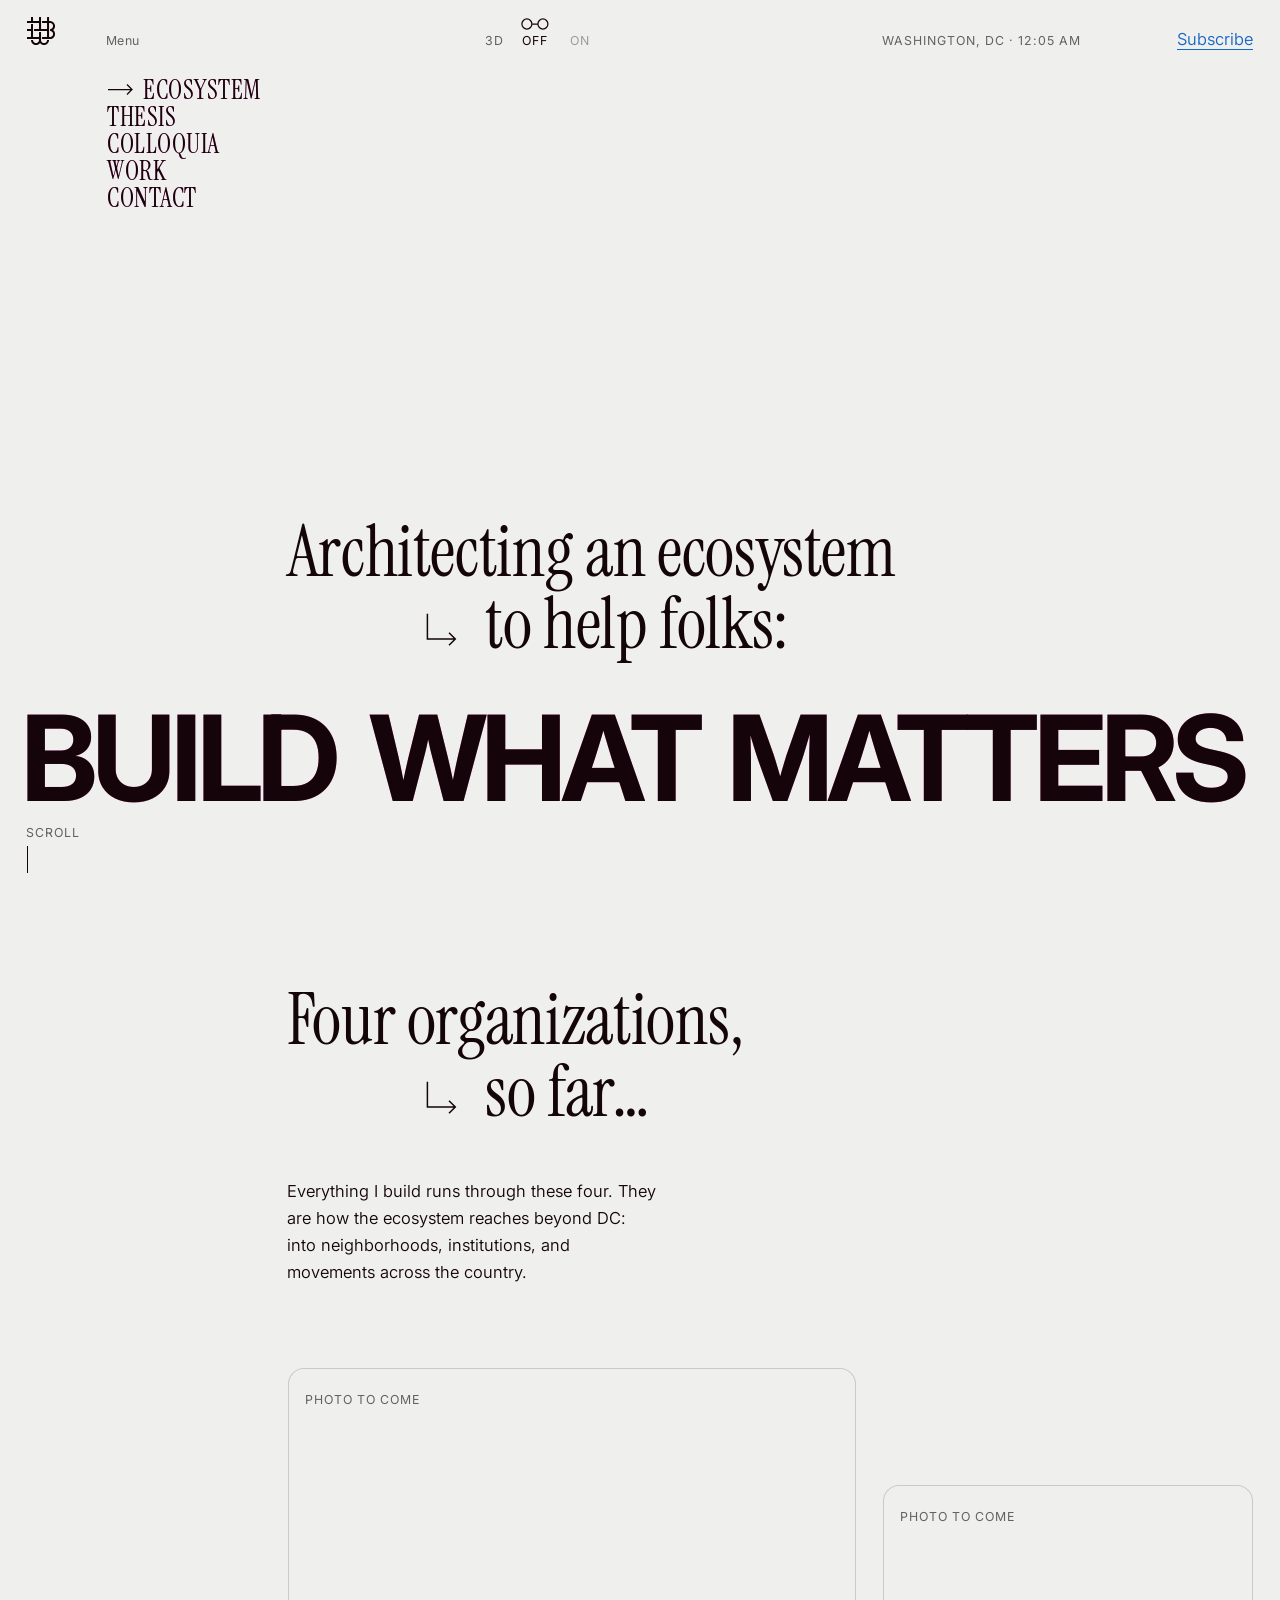
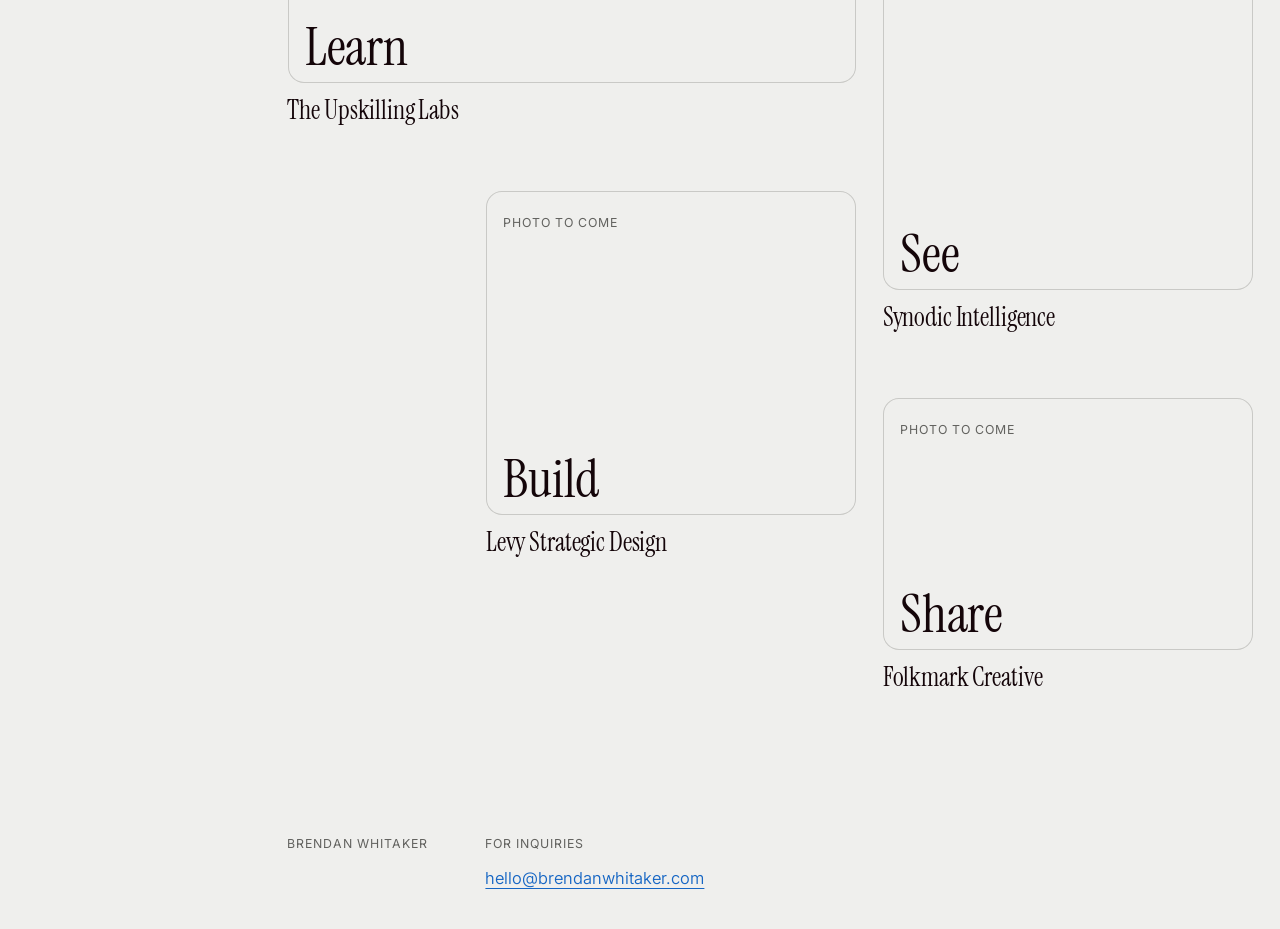
==== index.html @ c4c58ead "Subscribe: the waffle is its own piece over the popup; its passes come together into register Co-Aut" ====
<!doctype html>
<html lang="en" data-paths>
<head>
<meta charset="utf-8">
<meta name="viewport" content="width=device-width,initial-scale=1,viewport-fit=cover">
<meta name="description" content="Brendan Whitaker is architecting an ecosystem to help folks build what matters.">
<link rel="canonical" href="https://www.brendanwhitaker.com/">
<meta property="og:type" content="website">
<meta property="og:url" content="https://www.brendanwhitaker.com/">
<meta property="og:site_name" content="Brendan Whitaker">
<meta property="og:title" content="Brendan Whitaker — Build what matters">
<meta property="og:description" content="Brendan Whitaker is architecting an ecosystem to help folks build what matters.">
<meta property="og:image" content="https://www.brendanwhitaker.com/assets/images/og.jpg">
<meta property="og:image:width" content="1200"><meta property="og:image:height" content="630">
<meta property="og:image:alt" content="Architecting an ecosystem to help folks: BUILD WHAT MATTERS, printed in red and blue.">
<meta name="twitter:card" content="summary_large_image">
<style>:root{box-sizing:border-box;padding-top:env(safe-area-inset-top,0px);padding-bottom:env(safe-area-inset-bottom,0px)}body{margin:0}img{max-width:100%}[hidden]{display:none!important}</style>
<link rel="icon" href="/favicon.ico" sizes="32x32">
<link rel="icon" href="/assets/images/icon.svg" type="image/svg+xml">
<link rel="apple-touch-icon" href="/assets/images/apple-touch-icon.png">
<link rel="manifest" href="/site.webmanifest">
<meta name="theme-color" content="#efefed">
<title>Brendan Whitaker — Build what matters</title>
<link rel="preconnect" href="https://fonts.googleapis.com"><link rel="preconnect" href="https://fonts.gstatic.com" crossorigin>
<link rel="stylesheet" href="https://fonts.googleapis.com/css2?family=Instrument+Serif:ital@0;1&family=Inter:opsz,wght@14..32,300..700&display=swap">
<style>
/* Layout: one statement per screen, set low, its lines stepped across five full-width columns; the drawing or list sits high on the other side.
   One unit, u = the body x-height (9px). Every baseline and x-height lands on a 9px line; gutter and margin are one body line (27px). */
:root{
  --paper:#efefed; --ink:#140509; --grey:#62625f; --mute:#9c9c99; --hair:#c9c9c6; --red:#ed0c0c; --blue:#1666c4;
  --serif:"Instrument Serif",Georgia,"Times New Roman",serif;
  --sans:Inter,"Helvetica Neue",Arial,sans-serif;
  --u:9px; --line:27px; --m:27px; --gap:27px;
  color-scheme:light;
}
@media (max-width:720px){:root{--m:18px;--gap:18px}}
*{box-sizing:border-box}
html{-webkit-text-size-adjust:100%}
body{margin:0;background:var(--paper);color:var(--ink);font-family:var(--sans);font-weight:350;font-size:16.49px;line-height:27px;-webkit-font-smoothing:antialiased;position:relative;font-optical-sizing:auto;overflow-x:clip}
h1,h2,h3,p,ol,dl,dd,dt{margin:0;padding:0}
ol{list-style:none}
a{color:var(--blue);text-decoration:underline;text-decoration-thickness:1px;text-underline-offset:4px}
/* keyboard focus: a solid ink ring, there on the first frame, clear of the element. No effect delays or softens it. */
a:focus-visible,button:focus-visible,input:focus-visible{outline:2px solid var(--ink);outline-offset:3px}
/* selecting text lays down a light blue pass; light enough that what is selected stays readable */
::selection{background:rgba(22,102,196,.18);color:inherit}

.page{container-type:inline-size;--pl:max(var(--m),env(safe-area-inset-left,0px));--pr:max(var(--m),env(safe-area-inset-right,0px));padding-left:var(--pl);padding-right:var(--pr)}
.g{display:grid;grid-template-columns:repeat(5,minmax(0,1fr));column-gap:var(--gap)}
.g>*,.sub>*{min-width:0}
.sub{display:grid;grid-template-columns:subgrid;column-gap:var(--gap)}

/* type: every text leaf is a .t; the script pads its first baseline onto the next 9px line */
.t{
  --b:calc(var(--lh) / 2 + var(--k) * var(--fs));
  --pt:max(0px, calc(round(up, calc(var(--b) - .25px), var(--u)) - var(--b)));
  font-size:var(--fs);line-height:var(--lh);
  padding-top:var(--pt);padding-bottom:mod(calc(var(--u) - var(--pt)), var(--u));
  margin-left:calc(var(--sb) * -1em);
}
.serif{font-family:var(--serif);font-weight:400;--k:.34;--fs:calc(var(--x) / .51);--lh:calc(var(--x) * 2);--sb:.02;letter-spacing:-.005em}
.sans{font-family:var(--sans);font-weight:350;--k:.36377;--x:var(--u);--fs:calc(var(--x) / .5459);--lh:var(--line);--sb:.06}
.label{font-family:var(--sans);font-weight:400;--k:.36377;--fs:calc(var(--u) / .7275);--lh:var(--line);--sb:.085;text-transform:uppercase;letter-spacing:.08em;color:var(--grey)}
.item{--x:calc(2 * var(--u))}
.grey{color:var(--grey)}
.measure{max-width:44ch}

/* plates: one screen each, a whole number of units tall; content is pinned low */
.plate{position:relative;min-height:round(down, 100svh, var(--u));padding-block:81px;display:grid;grid-template-rows:auto 1fr auto;row-gap:54px}
.plate>.top{grid-row:1;grid-column:1/-1;align-self:start}
.plate>.low{grid-row:3;grid-column:1/-1;position:relative;z-index:2}
.low{grid-template-rows:auto}
.st{grid-column:1/-1;grid-row:1;align-content:start;pointer-events:none}
.st>*{grid-column:var(--c,1)/-1}
.st a{pointer-events:auto}
.ln{--x:clamp(calc(3 * var(--u)), round(down, 3.75cqw, var(--u)), calc(8 * var(--u)));white-space:nowrap}
.hk{display:inline-block;width:.51em;height:.51em;vertical-align:baseline;margin-left:calc(-.51em - var(--gap));margin-right:var(--gap);overflow:visible}
.hk{fill:none;stroke:var(--ink);stroke-width:1.5}
.st .label{margin-bottom:18px}
.cap{grid-row:2;grid-column:var(--c)/span 2;align-self:start;display:grid;row-gap:27px;align-content:start;margin-top:36px}
.actions{display:flex;flex-wrap:wrap;align-items:center;gap:18px 27px}

/* header sits at the top of the first plate */
/* the header stays on screen. On wide screens the waffle and the places live in a rail of their own on the left that content
   never enters, BUILD WHAT MATTERS included (only the loading screen and the page curtain cover it); the five content columns start to its right. The header has no
   background: content scrolls under it. On phones the rail folds away into the menu button. */
:root{--hdh:0px;--rail:234px;--band:63px}
html:not(.compact) .page{--pl:calc(max(var(--m),env(safe-area-inset-left,0px)) + var(--rail) + var(--gap))}
.hd{position:fixed;top:0;left:0;right:0;z-index:4;height:var(--band);padding-top:18px;padding-left:inherit;padding-right:inherit;align-items:start}
.hd>*{grid-row:1}
/* absolutely placed in the header's first row, so top is measured from the row (already 18px down) */
.mark{display:block;width:28px;height:28px;position:absolute;left:max(var(--m),env(safe-area-inset-left,0px));top:0}

/* 28px: the waffle is drawn on a 14-unit grid, so at 28 every bar and gap lands on whole pixels (2px a unit, 4 on retina) */
.mark svg{display:block;width:28px;height:28px;fill:var(--ink)}
nav{display:flex;gap:0 27px;flex-wrap:wrap;align-items:flex-start}
.hd .meta{display:grid;align-content:start}
/* the header, after huyml.co: the places stack in the second column, beside the mark, under a "Menu" label that shares the top row's baseline
   with where and when and the controls. The current place is pushed in and pointed at; the arrow travels to the next one. */
/* the menu sits flush right in the rail, its right edge on the rail's edge; inside it everything stays left-aligned.
   The padding keeps room for the current place, which steps in by the arrow's width. */
.h-nav{position:absolute;right:calc(100% - max(var(--m),env(safe-area-inset-left,0px)) - var(--rail));padding-right:36px;top:0;display:grid;justify-items:start;align-content:start}
/* the places are set in Instrument Serif capitals at a half step (x-height one and a half units, three units to the line),
   two units below the label, which is set in title case */
.h-list{--x:calc(1.5 * var(--u));--lh:calc(3 * var(--u));font-weight:400;text-transform:uppercase;letter-spacing:.02em;margin:18px 0 0}
.h-nl{text-transform:none;letter-spacing:.02em}
.h-a{position:relative;display:inline-block;color:transparent;text-decoration:none;white-space:nowrap;
  transition:transform .55s cubic-bezier(.7,0,.2,1)}
/* each place prints in two passes; hovering one puts the others out of focus, their passes drifting apart */
.h-a::before,.h-a::after{content:attr(data-t);position:absolute;left:0;top:0;mix-blend-mode:multiply;transition:transform .4s cubic-bezier(.2,.7,.2,1),filter .4s}
.h-a::before{color:var(--red)}.h-a::after{color:var(--blue)}
.h-list:hover .h-a:not(:hover)::before,.h-list:focus-within .h-a:not(:focus-visible):not(:hover)::before{transform:translateX(-2.5px);filter:blur(2px)}
.h-list:hover .h-a:not(:hover)::after,.h-list:focus-within .h-a:not(:focus-visible):not(:hover)::after{transform:translateX(2.5px);filter:blur(2px)}
.h-a[aria-current="page"]{transform:translateX(36px)}
.h-arw{position:absolute;left:0;top:0;width:27px;height:18px;color:var(--ink);opacity:0;transition:transform .55s cubic-bezier(.7,0,.2,1),opacity .3s}
.h-nav.on .h-arw{opacity:1}.h-loc{grid-column:4/6;white-space:nowrap}
/* the 3D switch sits in the top row, where huyml.co keeps its audio switch. A pair of glasses rides just above the words: over Off
   it is an empty frame; it slides across to On and its lenses fill, red and blue. */
.d3{all:unset;box-sizing:border-box;cursor:pointer;grid-row:1;grid-column:2;position:relative;justify-self:start}
.d3-t{white-space:nowrap}
.d3-o{display:inline-block;margin-left:18px;color:var(--mute);transition:color .4s}
.d3-o+.d3-o{margin-left:22px}
.d3[aria-pressed="false"] .d3-off,.d3[aria-pressed="true"] .d3-on{color:var(--ink)}
.d3-g{position:absolute;left:0;top:0;width:30px;height:12px;overflow:visible;pointer-events:none;transition:transform .6s cubic-bezier(.7,0,.2,1)}
.d3-f{fill:none;stroke:var(--ink);stroke-width:1.25}
.d3-l{opacity:0;mix-blend-mode:multiply;transition:opacity .35s .25s}
.d3-lr{fill:var(--red)}.d3-lb{fill:var(--blue)}
.d3[aria-pressed="true"] .d3-l{opacity:1}
.d3.moving .d3-l{transition-delay:0s;opacity:0}
.d3:hover .d3-f{stroke:var(--blue)}
html.compact .d3{grid-column:2/4}.h-end{grid-column:5;display:flex;justify-content:flex-end;align-items:flex-start;gap:18px}
/* the menu: when the header row gets crowded, at whatever width that is, the places fold into a button.
   Its two bars are each printed in two passes; they separate as they move and land back in register as ink. */
.menu{all:unset;box-sizing:border-box;cursor:pointer;display:none;align-items:flex-start;gap:12px;position:relative;z-index:96}
html.compact .menu{display:inline-flex}
html.compact .h-nav,html.compact .h-loc,html.compact .h-sub{display:none}
html.compact .h-end{grid-column:2/-1}
.menu .mb-l{margin-left:0;color:var(--ink)}
.mb-i{position:relative;display:block;width:27px;height:18px}
.bar{position:absolute;left:0;width:27px;height:0;top:var(--y);transition:top .45s cubic-bezier(.7,0,.2,1),transform .45s cubic-bezier(.7,0,.2,1)}
.bar::before,.bar::after{content:"";position:absolute;left:0;right:0;top:-.75px;height:1.5px;mix-blend-mode:multiply;transition:transform .5s cubic-bezier(.2,.7,.2,1)}
.bar::before{background:var(--red)}.bar::after{background:var(--blue)}
.b1{--y:4.5px}.b2{--y:13.5px}
html.menu-open .b1{top:9px;transform:rotate(45deg)}
html.menu-open .b2{top:9px;transform:rotate(-45deg)}
.menu.moving .bar::before{transform:translateX(-4px)}
.menu.moving .bar::after{transform:translateX(4px)}
.menu:hover .mb-l{color:var(--blue)}
html.menu-open{overflow:hidden}
html.menu-open .hd{z-index:95}

/* the page curtain, printed: two sheets, red then blue, rise from the foot of the page a beat apart; where they overlap they
   multiply to ink. Each sheet has the next page's name knocked out of it, in paper. The two knock-outs start out of register,
   so the name shows red and blue fringes, then slide into register and come into focus as clean paper. */
@property --co{syntax:'<length>';inherits:true;initial-value:0px}
@property --cb{syntax:'<length>';inherits:true;initial-value:0px}
.curtain{position:fixed;inset:0;z-index:98;visibility:hidden;pointer-events:none;isolation:isolate;--co:28px;--cb:8px}
.cs{position:absolute;inset:0;display:grid;place-items:center;mix-blend-mode:multiply;transform:translateY(100%)}
.cs-r{background:var(--red)}.cs-b{background:var(--blue)}
.ct-t{--x:clamp(calc(4 * var(--u)), round(down, 4.4vw, var(--u)), calc(8 * var(--u)));color:var(--paper);margin:0;text-transform:uppercase;letter-spacing:.02em;white-space:nowrap;filter:blur(var(--cb))}
.cs-r .ct-t{transform:translateX(calc(var(--co) * -1))}.cs-b .ct-t{transform:translateX(var(--co))}
.curtain.cover,.curtain.lift{visibility:visible}
.curtain.cover{--co:0px;--cb:0px;transition:--co .6s cubic-bezier(.2,.7,.2,1) .15s,--cb .5s cubic-bezier(.2,.7,.2,1) .15s}
.curtain.cover .cs{transform:none;transition:transform .5s cubic-bezier(.6,0,.2,1)}
.curtain.cover .cs-b{transition-delay:.05s}
/* the name is pulled into focus: it overshoots a hair and settles. In 3D its passes stop just short of register,
   so it floats a little off the sheet. */
body.stereo .curtain.cover{--co:3px}
.curtain.cover .ct-t{animation:knob .7s cubic-bezier(.3,.6,.2,1) .15s both}
@keyframes knob{0%{filter:blur(8px)}60%{filter:blur(0px)}76%{filter:blur(1px)}100%{filter:blur(0px)}}
.curtain.lift{--co:0px;--cb:0px}
.curtain.lift .cs{transform:translateY(-100%);transition:transform .6s cubic-bezier(.7,0,.2,1)}
.curtain.lift .cs-b{transition-delay:.025s}
/* the takeover: a sheet laid down from the top; each place prints in two passes that slide into register */
@property --tls{syntax:'<number>';inherits:true;initial-value:0}
@property --tlb{syntax:'<number>';inherits:true;initial-value:0}
.takeover{position:fixed;inset:0;z-index:90;background:var(--paper);overflow-y:auto;visibility:hidden;clip-path:inset(0 0 100% 0);transition:clip-path .6s cubic-bezier(.7,0,.2,1),visibility 0s .6s}
html.menu-open .takeover{visibility:visible;clip-path:inset(0);transition:clip-path .6s cubic-bezier(.7,0,.2,1),visibility 0s}
.tk-page{min-height:100%;display:grid;grid-template-rows:1fr auto;row-gap:54px;padding-block:117px 81px}
.tk-list{grid-column:1/-1;row-gap:9px;align-content:center}
.tk-list li{grid-column:1/-1;align-items:start}
.tk-n{grid-column:2}
.tk-l{grid-column:3/-1;--x:clamp(calc(3 * var(--u)), round(down, 4.4cqw, var(--u)), calc(7 * var(--u)));position:relative;color:transparent;text-decoration:none;white-space:nowrap;justify-self:start;opacity:0;transition:opacity .2s}
.tk-l::before,.tk-l::after{content:attr(data-t);position:absolute;left:0;top:0;width:100%;padding-top:inherit;mix-blend-mode:multiply;filter:blur(calc(var(--tlb) * 1px))}
.tk-l::before{color:var(--red);transform:translateX(calc(var(--tls) * -1px))}
.tk-l::after{color:var(--blue);transform:translateX(calc(var(--tls) * 1px))}
html.menu-open .tk-l{opacity:1;animation:conv .9s cubic-bezier(.2,.7,.2,1) both;animation-delay:calc(.22s + var(--i) * 70ms)}
@keyframes conv{from{--tls:30;--tlb:8;opacity:0}20%{opacity:1}to{--tls:0;--tlb:0;opacity:1}}
.tk-l:hover::before,.tk-l:focus-visible::before{opacity:0}
.tk-foot>div{display:grid;align-content:start}
.tk-c1{grid-column:2/4}.tk-c2{grid-column:4/-1}
@media (max-width:720px){
  .tk-n{display:none}
  .tk-l{grid-column:1/-1;--x:clamp(calc(3 * var(--u)), round(down, 11cqw, var(--u)), calc(5 * var(--u)))}
  .tk-c1,.tk-c2{grid-column:1/-1}
  .tk-page{padding-block:99px 72px}
}
@media (prefers-reduced-motion:reduce){html.menu-open .tk-l{animation:none}.takeover{clip-path:none!important}}


/* popups: a card (or two) dropped on the page. Paper, with the red and blue passes printed just out of register behind it,
   so its edges carry a fringe; they slide in from far apart as it lands. The page behind is put out of focus. */
.pop{position:fixed;inset:0;width:100%;height:100%;max-width:none;max-height:none;margin:0;padding:var(--m);border:0;background:transparent;color:var(--ink);overflow:auto;
  display:none;place-items:center;container-type:inline-size}
.pop[open]{display:grid}
.pop::backdrop{background:rgba(239,239,237,.55);-webkit-backdrop-filter:blur(7px);backdrop-filter:blur(7px)}
.pop[open]::backdrop{animation:pbk .45s cubic-bezier(.2,.7,.2,1) both}
.pop.out::backdrop{animation:pbk .3s cubic-bezier(.7,0,.2,1) reverse both}
@keyframes pbk{from{background:rgba(239,239,237,0);-webkit-backdrop-filter:blur(0);backdrop-filter:blur(0)}}
.pop-stack{position:relative;margin-block:126px 54px}
.pop-card{border-radius:16px}
.pop-main{position:relative;width:min(612px, 100cqw);--rot:-1.2deg;transform:rotate(var(--rot));z-index:2;isolation:isolate}
.pop-body{position:relative;z-index:1;background:var(--paper);border-radius:inherit;box-shadow:inset 0 0 0 1px var(--ink);padding:27px 27px 18px;display:grid;row-gap:27px}
.pop-st{display:grid;row-gap:0;pointer-events:auto}
.pop-st .ln{--x:calc(2 * var(--u))}
.pop .ln.step{padding-left:calc(.51em + var(--gap))}.pop .hk{margin-left:calc(-.51em - var(--gap))}
.pop .j-form{max-width:none}
.pop-foot{display:flex;justify-content:space-between;align-items:flex-start;gap:18px}
.pop-close{all:unset;cursor:pointer;display:inline-flex;align-items:baseline;gap:9px;color:var(--ink);white-space:nowrap;margin-left:auto}
.pop-close:hover{color:var(--blue)}.pop-close:focus-visible{outline:2px solid var(--ink);outline-offset:3px}
.pop-x{width:11px;height:11px;flex:none;align-self:center}
.pop-aux{position:absolute;z-index:1;right:var(--ar);bottom:calc(100% - var(--ov));transform:rotate(var(--rot));overflow:hidden}
/* the photo, printed: a red pass and a blue pass of the same picture, each paper where the picture is light. Laid over each
   other they multiply to ink. The card lands with them apart and out of focus; they slide into register. In 3D they stop
   a hair apart, so the picture floats off the card; pointing at it parts them a little, like the places in the menu. */
.pop-aux{background:var(--paper);box-shadow:inset 0 0 0 1px var(--ink)}
.pop-photo{--ar:-90px;--ov:135px;--rot:3deg;width:261px;height:324px;isolation:isolate;box-shadow:none}
.pp{position:absolute;inset:0;isolation:isolate;mix-blend-mode:multiply;transition:transform .5s cubic-bezier(.2,.7,.2,1),filter .5s}
.pp img{display:block;width:100%;height:100%;object-fit:cover;object-position:50% 25%;filter:grayscale(1) contrast(1.12) brightness(1.04)}
.pp::after{content:"";position:absolute;inset:0;background:var(--red);mix-blend-mode:screen}
.pp-b::after{background:var(--blue)}
.pop-photo:hover .pp-r{transform:translateX(-4px);filter:blur(1.5px)}.pop-photo:hover .pp-b{transform:translateX(4px);filter:blur(1.5px)}
body.stereo .pp-r{transform:translateX(-3px)}body.stereo .pp-b{transform:translateX(3px)}
.pop[open] .pp-r{animation:ppr 1.1s cubic-bezier(.25,.6,.2,1) .1s both}
.pop[open] .pp-b{animation:ppb 1.1s cubic-bezier(.25,.6,.2,1) .1s both}
@keyframes ppr{from{transform:translate(-36px,0);filter:blur(8px)}}
@keyframes ppb{from{transform:translate(36px,0);filter:blur(8px)}}
/* in depth: where WebGL runs, the photo is drawn from a depth map of the picture. The red pass is what the left eye
   sees and the blue pass the right; with 3D on they part by depth, so through red/blue glasses he stands in front of the
   platform and the pillars fall away behind. With or without glasses the picture turns a little as you move. */
.pp-gl{position:absolute;inset:0;width:100%;height:100%;display:none}
.pop-photo.gl .pp-gl{display:block}.pop-photo.gl .pp{display:none}
/* the waffle: its own piece, over the popup's corner. The red and blue passes come in from either side and meet in
   register, printing ink. In 3D they stop a little apart. */
.pop-waffle{position:absolute;right:-27px;top:-90px;width:144px;height:144px;z-index:3;pointer-events:none;overflow:visible}
.pop-waffle use{mix-blend-mode:multiply}
.pop-waffle .sr{fill:var(--red)}.pop-waffle .sb{fill:var(--blue)}
body.stereo .pop-waffle .sr{transform:translateX(-24px)}body.stereo .pop-waffle .sb{transform:translateX(24px)}
.pop[open] .pop-waffle .sr{animation:pwr .9s cubic-bezier(.2,.7,.2,1) .2s both}
.pop[open] .pop-waffle .sb{animation:pwb .9s cubic-bezier(.2,.7,.2,1) .2s both}
@keyframes pwr{from{transform:translateX(-520px);opacity:0}}
@keyframes pwb{from{transform:translateX(520px);opacity:0}}
/* landing */
.pop[open] .pop-main{animation:pland .6s cubic-bezier(.2,.7,.2,1) both}
.pop[open] .pop-aux{animation:paux .7s cubic-bezier(.2,.7,.2,1) .08s both}
@keyframes pland{from{opacity:0;filter:blur(6px);transform:translateY(27px) rotate(calc(var(--rot) * 3))}to{opacity:1;filter:none;transform:rotate(var(--rot))}}
@keyframes paux{from{opacity:0;filter:blur(6px);transform:translateY(36px) rotate(calc(var(--rot) * 3))}}
.pop.out .pop-waffle,.pop.out .pop-main,.pop.out .pop-aux{animation:pout .26s cubic-bezier(.7,0,.2,1) both}
@keyframes pout{to{opacity:0;filter:blur(6px);translate:0 18px}}
.pop.flat .pop-main,.pop.flat .pop-aux{animation:none!important;transform:none!important}
@media (max-width:720px){
  .pop-main{--rot:-.8deg}.pop-body{padding:18px 18px 9px;row-gap:18px}
  .pop-st .ln{white-space:normal}
  .pop-photo{--ar:9px;--ov:36px;width:135px;height:171px}
  .pop-waffle{width:90px;height:90px;right:0;top:-63px}
  .pop-st .ln{--x:calc(1.5 * var(--u));text-wrap:balance}
  .pop .j-form{grid-template-columns:1fr}
  .pop-stack{margin-block:126px 27px}
}
@media (prefers-reduced-motion:reduce){.pop[open] .pop-waffle use,.pop[open] .pop-main,.pop[open] .pop-aux,.pop[open] .pp,.pop[open]::backdrop{animation:none}}

/* views: the home page is one screen; everything else is its own page, chosen by the address (#thesis, #colloquia ...) */
[data-view][hidden]{display:none!important}

/* home, after huyml.co's hero: it doesn't scroll. Each scroll gesture turns to the next thing I'm building. The cards
   run on a 3D diagonal, past ones receding up and right, next ones coming in from the bottom left; the one in the
   centre lies flat and sharp. The full list sits on the right; the details and the big counter sit on the left. */
/* the ecosystem: a pinned section, after huyml.co's hero. While it holds the screen, scrolling turns through the four;
   the cards run on a 3D diagonal, the list on the right shows all four, the details and counter sit on the left */
.eco{position:relative;height:calc(4 * 100svh)}
.home{position:sticky;top:0;height:round(down, 100svh, var(--u));grid-template-rows:auto 1fr auto;row-gap:27px;padding-block:81px 54px;
  --cw:calc((100cqw - 4 * var(--gap)) / 5 * 1.5 + var(--gap) * .5);--ch:round(down, calc(var(--cw) * .72), var(--u))}
.hm-who{grid-column:1;grid-row:1;display:grid;align-content:start;row-gap:9px;position:relative;z-index:30}
.hm-meta{grid-column:1;grid-row:2;align-self:start;display:grid;row-gap:9px;align-content:start;min-width:0;position:relative;z-index:30}
.hm-f{display:grid;grid-template-columns:81px minmax(0,1fr);column-gap:9px;align-items:start}
.hm-name,.hm-desc{display:none}
.hm-meta.swap .t{animation:hmin .55s cubic-bezier(.2,.7,.2,1) both}
.hm-meta.leaving .t{opacity:0;filter:blur(4px);transform:translateX(9px);transition:opacity .28s,filter .28s,transform .28s}
@keyframes hmin{from{opacity:0;filter:blur(4px);transform:translateX(-9px)}to{opacity:1;filter:none;transform:none}}
.hm-stack{grid-column:2/5;grid-row:1/4;position:relative;perspective:1600px;perspective-origin:50% 45%;pointer-events:none}
.hm-card{position:absolute;left:50%;top:50%;width:var(--cw);height:var(--ch);margin-left:calc(var(--cw) / -2);margin-top:calc(var(--ch) / -2);
  background:var(--paper);border-radius:16px;box-shadow:inset 0 0 0 1px var(--hair);padding:0 18px 18px;display:grid;grid-template-rows:auto 1fr;
  transform-origin:50% 50%;will-change:transform;backface-visibility:hidden}
.hm-slot{border-radius:12px;box-shadow:inset 0 0 0 1px var(--hair);display:grid;align-content:start;justify-items:start;padding:18px;overflow:hidden;min-height:0}
.hm-slot:has(img){padding:0}
.hm-slot img{width:100%;height:100%;object-fit:cover;filter:grayscale(1) contrast(1.08);display:block}
.hm-list{grid-column:5;grid-row:1/4;position:relative;overflow:hidden;margin:0;padding:0;list-style:none;z-index:30}
.hm-track{position:absolute;left:0;right:0;top:0;will-change:transform}
.hm-e{height:162px;display:grid;align-content:start;transition:opacity .3s}
.hm-e button{all:unset;cursor:pointer;display:block;color:var(--ink)}
.hm-e button>.t{display:block}
.hm-e button:hover,.hm-e button:focus-visible{color:var(--blue)}
.hm-dash{display:block;width:27px;height:1px;background:var(--ink);margin:9px 0 8px}
.hm-e .hm-ed{display:-webkit-box;-webkit-line-clamp:2;-webkit-box-orient:vertical;overflow:hidden;max-width:34ch}
.hm-sw{grid-column:1;grid-row:3;align-self:start;position:relative;z-index:30}
.hm-n{grid-column:2/4;grid-row:3;align-self:start;display:flex;align-items:flex-start;gap:9px;position:relative;z-index:40;pointer-events:none}
.hm-dp{--x:calc(10 * var(--u));white-space:nowrap;mix-blend-mode:multiply}
.hm-d{display:inline-block;position:relative;color:transparent;font-variant-numeric:tabular-nums}
.hm-d::before,.hm-d::after{content:attr(data-t);position:absolute;left:0;top:0;mix-blend-mode:multiply;filter:blur(calc(var(--hb) * 1px))}
.hm-d::before{color:var(--red);transform:translateX(calc(var(--hs) * -1px))}
.hm-d::after{color:var(--blue);transform:translateX(calc(var(--hs) * 1px))}
@property --hs{syntax:'<number>';inherits:true;initial-value:0}
@property --hb{syntax:'<number>';inherits:true;initial-value:0}
.hm-d.roll{animation:hroll .8s cubic-bezier(.2,.7,.2,1)}
.hm-d.out{--hs:20;--hb:6;transition:--hs .3s ease-in,--hb .3s ease-in}
@keyframes hroll{from{--hs:26;--hb:7}to{--hs:0;--hb:0}}
.hm-of{position:relative}
.w-print{grid-column:2/5}
.w-print .print{height:round(down, calc(((100cqw - 4 * var(--gap)) / 5 * 3 + 2 * var(--gap)) * .5), var(--u));object-position:50% 25%}
@media (max-width:720px){
  .home{grid-template-columns:minmax(0,1fr);grid-template-rows:auto 288px auto 1fr;row-gap:18px;padding-block:9px 45px;--cw:calc(100cqw * .72);--ch:round(down, calc(var(--cw) * .66), var(--u))}
  .hm-who,.hm-stack,.hm-meta,.hm-n,.hm-sw{grid-column:1}
  .hm-sw,.cue{display:none}
  .hm-who{grid-row:1}.hm-stack{grid-row:2}.hm-meta{grid-row:3;margin-top:0;row-gap:9px}.hm-n{grid-row:4;align-self:end}.hm-dp{--x:calc(5 * var(--u))}
  .hm-list,.hm-who .hm-lede,.hm-meta .hm-f{display:none}
  .hm-name,.hm-desc{display:block}
  .w-print{grid-column:1/-1}.w-print .print{height:round(down, calc(100cqw * .62), var(--u))}
}

/* the 3D switch floats in the bottom right, on every screen */
.lens.float{position:fixed;right:max(var(--m),env(safe-area-inset-right,0px));bottom:calc(27px + env(safe-area-inset-bottom,0px));z-index:50;background:var(--paper)}
.copy{appearance:none;background:none;border:0;padding-inline:0;cursor:pointer;color:var(--blue);text-decoration:underline;text-decoration-thickness:1px;text-underline-offset:4px;text-align:left}
.copy:hover{color:var(--ink)}
nav a{color:var(--ink);text-decoration:none}nav a:hover{color:var(--blue)}
.lens{all:unset;cursor:pointer;display:inline-flex;align-items:center;gap:9px;height:27px;padding:0 12px 0 9px;border-radius:999px;box-shadow:inset 0 0 0 1px var(--mute);font-size:13px;line-height:27px;color:var(--ink)}
.lens svg{width:30px;height:12px;display:block}
.lens .l1,.lens .l2{fill:var(--paper);stroke:var(--ink);stroke-width:1.25}
.lens[aria-pressed="true"]{box-shadow:inset 0 0 0 1.25px var(--blue);color:var(--blue)}
.lens[aria-pressed="true"] .l1{fill:var(--red);mix-blend-mode:multiply}.lens[aria-pressed="true"] .l2{fill:var(--blue);mix-blend-mode:multiply}

/* intro, after huyml.co: an ink panel is pushed off the page, and how far it has travelled is how far the page has loaded.
   Behind it the name is printed in two passes, red and blue, that slide into register (red over blue makes the ink) and come
   into focus. The name holds, then defocuses as the sheet lifts, and the print swings into place. */
html.loading{overflow:hidden}
.loader{display:none}
html.intro .loader{display:block;position:fixed;inset:0;z-index:100;cursor:pointer;overflow:hidden}
.sheet{position:absolute;inset:0;background:var(--paper);transition:transform .9s cubic-bezier(.7,0,.2,1)}
.loader.out .sheet{transform:translateY(-100%)}
.ld-name{position:absolute;inset:0;display:grid;align-content:start;justify-content:center;justify-items:center;transition:transform .9s cubic-bezier(.7,0,.2,1),opacity .7s}
.loader.out .ld-name{transform:translateY(-30vh);opacity:0}
.nm{--x:clamp(calc(4 * var(--u)), round(down, 5.6vw, var(--u)), calc(10 * var(--u)));position:relative;color:transparent;white-space:nowrap;text-align:center}
.nm::before,.nm::after{content:attr(data-t);position:absolute;left:0;top:0;width:100%;padding-top:inherit;mix-blend-mode:multiply;filter:blur(calc(var(--lb,0) * 1px))}
.nm::before{color:var(--red);transform:translateX(calc(var(--ls,0) * -1px))}
.nm::after{color:var(--blue);transform:translateX(calc(var(--ls,0) * 1px))}
.push{position:absolute;inset:0;background:var(--ink);transform:translateX(var(--px,0px));display:flex;align-items:flex-start;padding-left:18px}
/* the waffle is the one pushing: it prints itself in a strip of paper, woven blue then red, slides into register,
   then leans on the panel's edge and walks it to the centre, where it lets go above the name. At the end it flies home to the header. */
html.intro .hd .mark{visibility:hidden}
.ld-w{position:absolute;left:0;top:0;overflow:visible;z-index:3;transform-origin:0 0}
/* in register the two passes are one ink; for the flight they become one fill, the same as the header mark */
.ld-w.flat .pr{display:none}.ld-w.flat .pb{fill:var(--ink);mix-blend-mode:normal}
.ld-w .pb{fill:var(--blue);mix-blend-mode:multiply;animation:pb 1.25s cubic-bezier(.3,.6,.2,1) both}
.ld-w .pr{fill:var(--red);mix-blend-mode:multiply;animation:pr 1.25s cubic-bezier(.3,.6,.2,1) both}
@keyframes pb{0%,58%{transform:translate(-240px,-150px)}100%{transform:none}}
@keyframes pr{0%,58%{transform:translate(240px,150px)}100%{transform:none}}
.ld-w .sh{transform-box:fill-box;transform-origin:0 50%;transform:scaleX(0);animation:th .34s cubic-bezier(.5,0,.2,1) forwards;animation-delay:calc(var(--i) * 50ms)}
.ld-w .sv{transform-box:fill-box;transform-origin:50% 0;transform:scaleY(0);animation:tv .34s cubic-bezier(.5,0,.2,1) forwards;animation-delay:calc(240ms + var(--i) * 50ms)}
@keyframes th{to{transform:scaleX(1)}}@keyframes tv{to{transform:scaleY(1)}}
.ld-w.flat .pb,.ld-w.flat .pr,.ld-w.flat .sh,.ld-w.flat .sv{animation:none;transform:none}
.push .ld-n{color:var(--paper);font-variant-numeric:tabular-nums;margin-left:0}
/* the print swings in from a tilt as the sheet lifts */
.hero-print .print{transition:transform 1.25s cubic-bezier(.2,.7,.2,1);transform-origin:50% 70%}
html.pre .hero-print .print{transform:perspective(1400px) translateZ(-280px) rotateY(-24deg) rotateX(14deg)}
/* scroll cue: floats on the centre axis of the first screen */
.cue{position:fixed;left:max(var(--m),env(safe-area-inset-left,0px));bottom:calc(27px + env(safe-area-inset-bottom,0px));z-index:5;display:flex;flex-direction:column;align-items:flex-start;transition:opacity .4s;pointer-events:none}
.cue-line{width:1px;height:27px;background:var(--ink);transform-origin:top;animation:cue 1.8s ease-in-out infinite}
@keyframes cue{0%{transform:scaleY(0);transform-origin:top}50%{transform:scaleY(1);transform-origin:top}51%{transform-origin:bottom}100%{transform:scaleY(0);transform-origin:bottom}}
.cue.gone{opacity:0}

/* controls */
.btn{all:unset;box-sizing:border-box;cursor:pointer;display:inline-flex;align-items:stretch;height:45px;box-shadow:inset 0 0 0 1.25px var(--ink);border-radius:999px;overflow:hidden;background:var(--paper);color:var(--ink);font-family:var(--sans);font-weight:400;font-size:16.49px;line-height:27px;white-space:nowrap}
.btn .tab{display:grid;place-items:center;width:45px;background:var(--blue);box-shadow:inset -1.25px 0 0 var(--ink),inset 0 0 0 1.25px var(--ink);border-radius:999px 0 0 999px}
.btn .tab svg{width:14px;height:14px;position:relative;z-index:1;color:var(--ink);transition:color .25s}
/* the tab is the blue pass. Pointing at the button (or pressing it) brings the red pass in under it: the two register and print ink */
.btn .tab{position:relative;isolation:isolate}
.btn .tab::before{content:'';position:absolute;inset:0;border-radius:inherit;background:var(--red);mix-blend-mode:multiply;opacity:0;transform:translateX(-6px);transition:transform .3s cubic-bezier(.2,.7,.2,1),opacity .2s}
.btn:hover .tab::before,.btn:active .tab::before,.btn:focus-visible .tab::before{opacity:1;transform:none}
.btn:hover .tab svg,.btn:active .tab svg,.btn:focus-visible .tab svg{color:var(--paper)}
.btn .bl{display:block;padding-inline:16px 22px;margin-left:0}
.btn:hover .bl{color:var(--blue)}

/* hero orbit: real pages pass behind the statement on the far side and in front on the near side */
.orbit{position:absolute;inset:0;overflow:hidden;pointer-events:none;z-index:auto}
.card{position:absolute;left:0;top:0;backface-visibility:hidden;transform-origin:50% 50%;width:270px;padding:0 18px 18px;background:transparent;border-radius:12px;box-shadow:inset 0 0 0 1px var(--mute);mix-blend-mode:multiply;color:var(--ink);text-decoration:none;pointer-events:none;will-change:transform;display:grid;row-gap:4px}
.card:hover,.card:focus-visible{box-shadow:inset 0 0 0 1.25px var(--blue);color:var(--blue);outline:none}
/* the lens: out of focus, an element splits into its two printing passes, a red copy and a blue copy that slide apart
   and blur. In focus they sit in register and multiply back to ink. The ratio of blur to separation is tunable (press T). */
.rackable{background:transparent}
.tune{position:fixed;right:max(var(--m),env(safe-area-inset-right,0px));bottom:calc(72px + env(safe-area-inset-bottom,0px));z-index:60;width:333px;max-width:calc(100vw - 36px);padding:0 18px 18px;background:var(--paper);border-radius:12px;box-shadow:inset 0 0 0 1px var(--hair);display:grid}
.tune[hidden]{display:none}
.tu-h{display:flex;justify-content:space-between;align-items:flex-start}
.tu-r{display:grid;grid-template-columns:99px minmax(0,1fr) 45px;column-gap:9px;align-items:start}
.tu-r input{width:100%;height:27px;margin:0;padding:0;accent-color:var(--blue);background:none;box-shadow:none}
.tu-r output{text-align:right;font-variant-numeric:tabular-nums}
.tune .actions{margin-top:9px}

/* the one idea */
.idea{grid-column:1/-1;grid-row:2;row-gap:0;align-content:end;margin-top:27px}
.idea .w{
  font-family:var(--sans);font-weight:700;color:var(--red);text-transform:uppercase;letter-spacing:-.045em;white-space:nowrap;
  --cap:max(calc(4 * var(--u)), round(down, calc((100cqw * 3 - 2 * var(--gap)) / 5 / 4.7 * .7275), var(--u)));
  --fs:calc(var(--cap) / .7275);--lh:round(up, calc(var(--cap) * 4 / 3), var(--u));--k:.36377;--sb:.054;--step:0px;
  margin-left:calc(var(--step) - var(--sb) * 1em);
}
/* one line, as wide as the five content columns: the script sets the capital height so the line fills them */
.idea{display:block;white-space:nowrap}
/* the line runs the full width of the page, under the rail: it's overprint, and big enough not to fight the menu */
html:not(.compact) .idea{margin-left:calc(-1 * (var(--rail) + var(--gap)))}
.idea .w{display:inline-block}
.idea .w+.w{margin-left:calc(.24em - var(--sb) * 1em)}
.idea .w2{--sb:.005}

.hero-print{grid-column:2/5;align-self:start;position:relative;z-index:2}
#home{min-height:calc(round(down, 100svh, var(--u)) - var(--hdh))}
#home .hero-print .print{height:round(down, calc(((100cqw - 4 * var(--gap)) / 5 * 3 + 2 * var(--gap)) * .36), var(--u))}
@media (max-width:720px){.cue{display:none!important}}
.hero-print .print{height:round(down, calc(((100cqw - 4 * var(--gap)) / 5 * 3 + 2 * var(--gap)) * .5), var(--u));object-position:50% 25%}
#idea .low{z-index:auto}
.idea .w{position:relative;z-index:2;mix-blend-mode:multiply}
.idea .w::after{content:attr(data-t);position:absolute;left:0;top:0;padding-top:inherit;color:var(--blue);mix-blend-mode:multiply;opacity:0;transform:translateX(var(--reg,0px));pointer-events:none}
/* the answer waits a beat: the hero line is read first, then BUILD WHAT MATTERS prints itself, word by word. The red pass slides
   in from the left out of focus, the blue from the right; they meet in register, then the blue lifts off and the red stays. */
.idea .w{opacity:0}
.idea.in .w{animation:bwm-r 2.2s cubic-bezier(.25,.6,.25,1) both;animation-delay:calc(var(--i) * 320ms)}
.idea.in .w::after{animation:bwm-b 3.2s cubic-bezier(.25,.6,.25,1) both;animation-delay:calc(var(--i) * 320ms)}
@keyframes bwm-r{0%{opacity:0;transform:translateX(-48px);filter:blur(10px)}25%{opacity:1}100%{opacity:1;transform:none;filter:blur(0)}}
@keyframes bwm-b{0%{opacity:0;transform:translateX(48px);filter:blur(10px)}15%{opacity:1}100%{opacity:1;transform:none;filter:blur(0)}}
/* once printed, the two passes stay in register: red under blue multiplies to ink. In 3D mode they part, red to the left and blue
   to the right, so through red/blue glasses the line stands out in front of the page. */
.idea.done .w,.idea.done .w::after{animation:none;opacity:1}
.idea.done .w{transition:transform .9s cubic-bezier(.2,.7,.2,1)}
.idea.done .w::after{opacity:1;transition:transform .9s cubic-bezier(.2,.7,.2,1)}
body.stereo .idea.done .w{transform:translateX(calc(var(--fs) * -.028))}
body.stereo .idea.done .w::after{transform:translateX(calc(var(--fs) * .056))}
/* as the page scrolls, the line rises toward the menu and falls out of register: the passes slide apart and soften, so by the
   time it passes behind the places it is only a haze of red and blue. --ip runs from 0 at rest to 1 behind the menu. */
@property --ip{syntax:'<number>';inherits:true;initial-value:0}
.idea{--ip:0;filter:blur(calc(var(--ip) * var(--ip) * 16px))}
.idea .w{translate:calc(var(--fs) * -.09 * var(--ip)) 0}
.idea .w::after{translate:calc(var(--fs) * .18 * var(--ip)) 0}

/* thesis figure and its steps */
.fig{display:block;height:270px;width:100%;overflow:visible}
.figbox{grid-column:2/5;grid-row:1}
.moves{grid-column:1/-1;grid-row:1;row-gap:27px}
.moves li>*{min-width:0}
.moves li{transition:opacity .4s}
.moves.live li:not(.now){opacity:.45}
.lenses li+li{margin-top:9px}

/* indexes */
.idx{row-gap:9px;align-content:start}
/* the ecosystem as a wall: four prints of different sizes placed loosely on the five columns, gaps between, nothing touching.
   Each shows its name; pointing at it (or focusing it) pulls focus from the picture to its words. */
.prints-plate{grid-template-rows:auto auto;row-gap:81px;align-content:start}
.wall{grid-column:1/-1;grid-row:2;list-style:none;margin:0;padding:0;position:relative;--c:calc((100cqw - 4 * var(--gap)) / 5)}
.pin{position:absolute;left:calc((var(--c0) - 1) * (var(--c) + var(--gap)));width:calc(var(--span) * var(--c) + (var(--span) - 1) * var(--gap));display:grid;row-gap:9px}
.pin-fig{margin:0;position:relative}
.pin .pr-slot{height:round(down, calc((var(--span) * var(--c) + (var(--span) - 1) * var(--gap)) * var(--ar)), var(--u));border-radius:16px;box-shadow:inset 0 0 0 1px var(--hair);background:var(--paper);overflow:hidden;
  display:grid;align-content:space-between;justify-items:start;padding:18px;transition:filter .45s cubic-bezier(.2,.7,.2,1)}
.pin .pr-slot:has(img){padding:0;box-shadow:none}.pin .pr-slot img{width:100%;height:100%;object-fit:cover;display:block;filter:grayscale(1) contrast(1.08)}
.pin-w{--x:calc(3 * var(--u));margin-bottom:-9px}
.pin-n{--x:calc(1.5 * var(--u))}
.pin-n a{color:inherit;text-decoration:none}
/* the words over the print: there, but out of sight until the print is pointed at */
.pin-d{position:absolute;inset:auto 0 0 0;padding:18px;display:grid;opacity:0;transition:opacity .35s;pointer-events:none}
.pin-d .t+.t{margin-top:0}
.pin:hover .pr-slot,.pin:focus-within .pr-slot{filter:blur(6px) opacity(.35)}
.pin:hover .pin-d,.pin:focus-within .pin-d{opacity:1}
.pin:focus-within{outline:2px solid var(--ink);outline-offset:6px;border-radius:18px}
.pin:has(a:focus-visible){outline:none}
@media (hover:none),(max-width:720px){.pin-d{position:static;opacity:1;padding:0}.pin:hover .pr-slot,.pin:focus-within .pr-slot{filter:none}}
@media (max-width:720px){.wall{display:grid;row-gap:54px}.pin{position:static;width:auto;grid-column:1/-1}
  .pin:nth-child(odd){margin-right:calc(var(--c) + var(--gap))}.pin:nth-child(even){margin-left:calc(var(--c) + var(--gap))}
  .pin .pr-slot{height:round(down, calc((100cqw - var(--c) - var(--gap)) * var(--ar)), var(--u))}
  .pin-fig{display:contents}.pin .pr-slot{order:1}.pin-n{order:2}.pin-d{order:3}}
@media (max-width:720px){.idea .w{display:block;margin-left:calc(var(--sb) * -1em)}.idea .w+.w{margin-left:calc(var(--sb) * -1em)}.eco-print{display:none}.eco-idx{grid-column:1/-1}.eco-idx li>*,.eco-idx li .sub>*{grid-column:1/-1!important}}
/* the system: dots on the 9px lattice, stacked in five bins that sit on the five columns */
.sys{grid-column:1/-1;position:relative;height:var(--sys-h,180px)}
.sys-dot{position:absolute;left:0;top:0;width:9px;height:9px;transition:transform .7s cubic-bezier(.45,0,.2,1)}
.sys-dot::before,.sys-dot::after{content:"";position:absolute;inset:0;border-radius:50%;mix-blend-mode:multiply;transition:transform .7s cubic-bezier(.2,.7,.2,1)}
.sys-dot::before{background:var(--red)}.sys-dot::after{background:var(--blue)}
/* moving, a dot is out of register; at rest, red under blue prints ink */
.sys-dot.go::before{transform:translateX(-3px)}.sys-dot.go::after{transform:translateX(3px)}
body.stereo .sys-dot::before{transform:translateX(calc(var(--b) * -1.2px))}body.stereo .sys-dot::after{transform:translateX(calc(var(--b) * 1.2px))}
.sys-bins{grid-column:1/-1;list-style:none;margin:9px 0 0;padding:0;border-top:1px solid var(--ink)}
.sys-bins li{grid-column:auto;padding-top:9px}
.sys-orgs{grid-column:1/-1;grid-row:3;margin-top:54px}
.sys-orgs li>*{min-width:0}
.sys-sw{all:unset;cursor:pointer;justify-self:end;white-space:nowrap}
.sys-sw .o{color:var(--mute);margin-left:9px}.sys-sw[aria-pressed="true"] .o1,.sys-sw[aria-pressed="false"] .o0{color:var(--ink)}
.sys-orgs li.off .ti,.sys-orgs li.off .sys-role{opacity:.35}
.idx li{grid-column:1/-1;align-items:start}
.idx .ti a{text-decoration:none}.idx .ti a:hover{text-decoration:underline;text-decoration-thickness:1px}
.idx li.next .label{color:var(--ink)}

.print{display:block;width:100%;height:270px;object-fit:cover;object-position:50% 30%;border-radius:16px;filter:grayscale(1) contrast(1.08)}

/* closing */
.band{--x:max(calc(3 * var(--u)), round(down, calc(100cqw * .51 / 6.53), var(--u)));white-space:nowrap}
.band.it{font-style:italic;--sb:-.036;--x:max(calc(2 * var(--u)), round(down, calc(100cqw * .51 / 10.85), var(--u)));white-space:normal}
form{display:grid;grid-template-columns:minmax(0,1fr) auto;gap:18px;align-items:center}
input[type=email],input[type=text],select{font:inherit;font-size:16.49px;line-height:27px;color:var(--ink);background:transparent;border:0;border-radius:999px;box-shadow:inset 0 0 0 1.25px var(--ink);padding:7.5px 20px 10.5px;height:45px;width:100%;min-width:0}
input[type=email]::placeholder,input[type=text]::placeholder{color:var(--grey)}
select{appearance:none;-webkit-appearance:none;cursor:pointer;background-image:linear-gradient(45deg,transparent 50%,var(--ink) 50%),linear-gradient(135deg,var(--ink) 50%,transparent 50%);background-position:calc(100% - 26px) 50%,calc(100% - 21px) 50%;background-size:5px 5px;background-repeat:no-repeat}
/* the colloquia: what an evening is, as a short table high on the right */
.facts{grid-column:4/-1;margin:0;display:grid;grid-template-columns:auto 1fr;column-gap:18px;align-content:start}
.facts dd{margin:0}
/* the season, as a calendar: one row an evening */
.ssn-head{grid-column:1/-1;padding-bottom:9px;box-shadow:inset 0 -1px 0 var(--hair)}
.ssn{grid-column:1/-1;list-style:none;margin:0;padding:0}
.ssn li{grid-column:1/-1;align-items:start;padding-block:18px 27px;box-shadow:inset 0 -1px 0 var(--hair)}
.ssn .when,.ssn .ev,.ssn .rd,.ssn .ch{display:grid;align-content:start}
.ssn .when{grid-column:1}.ssn .ev{grid-column:2/4}.ssn .rd{grid-column:4}.ssn .ch{grid-column:5}
.ssn .t+.t{margin-top:0}
.ssn .ml{display:none}
.ssn li.next .when .label:first-child{color:var(--ink)}
/* asking for a seat: email, what you're building, which evening */
.a-form{grid-template-columns:1fr;max-width:540px;justify-items:start}
.a-form input,.a-form select{width:100%}
.vh{position:absolute;left:-9999px}
.f-inq{grid-column:2/5}
.c-note{grid-column:1/3}.c-form{grid-column:4/-1}
.j-form{display:grid;grid-template-columns:minmax(0,1fr) auto;gap:18px;align-items:center;max-width:540px}
footer{padding-block:54px 36px}
.gridbtn{all:unset;cursor:pointer;color:var(--blue);text-decoration:underline;text-underline-offset:4px;text-decoration-thickness:1px}
.end{justify-self:end;text-align:right}

/* the grid itself, shown with G */
.ov{position:absolute;inset:0;pointer-events:none;z-index:40;display:none;background-image:repeating-linear-gradient(to bottom,rgba(22,102,196,.28) 0 1px,transparent 1px var(--u))}
.ov .page,.ov .g{height:100%}
.ov .g>div{background:rgba(22,102,196,.07);box-shadow:inset 1px 0 rgba(22,102,196,.35),inset -1px 0 rgba(22,102,196,.35)}
body.show-grid .ov{display:block}

@media (max-width:900px){
  .ln{white-space:normal}
}
@media (max-width:720px){
  .lens .lt{display:none}
  .plate{padding-block:72px 54px;row-gap:36px}
  .st>*{grid-column:1/-1}
  .ln.step{padding-left:calc(.51em + 9px)}
  .hk{margin-left:calc(-.51em - 9px);margin-right:9px}
  .cap{grid-row:2;grid-column:1/-1;margin-top:27px}
  .low>.sub,.top>.sub{grid-column:1/-1}
  .top>*{grid-column:1/-1!important}
  .idx li>*{grid-column:1/-1!important}
  .fig{height:216px}
  .figbox,.moves{grid-column:1/-1!important;grid-row:auto!important}
  .lenses{grid-column:1/-1!important}
  .print{height:216px}
  .hero-print{grid-column:1/-1}
  .hero-print .print{height:round(down, calc(100cqw * .62), var(--u))}
  .card{width:216px}
  .end{justify-self:start;text-align:left}
  footer.g>*{grid-column:1/-1}
  .c-note,.c-form{grid-column:1/-1}
  .c-form,.j-form{grid-template-columns:1fr}
  .facts{grid-column:1/-1}.ssn-head{display:none}.ssn .ml{display:block}.ssn li>*{grid-column:1/-1!important}.ssn li{row-gap:9px}
}
@media (prefers-reduced-motion:reduce){*{transition:none!important}html.pre .hero-print .print{transform:none}.cue-line{animation:none}.loader{display:none!important}.idea .w{opacity:1}.idea.in .w,.idea.in .w::after{animation:none}.idea .w::after{opacity:1}}





/* ---------- colloquia hero: AN ESSAY CLUB FOR BUILDERS ---------- */
.eh-plate{position:relative}
.eh-plate>.low{row-gap:18px}
.eh-lab{grid-column:1/-1}
.eh{grid-column:1/-1;margin:0;font-weight:inherit;white-space:nowrap;line-height:1;--fs:96px;font-size:var(--fs)}
.eh-l{display:inline;white-space:nowrap}
.eh-l+.eh-l{margin-left:0}
.eh-w{display:inline-block;position:relative;font-family:var(--sans);font-weight:700;text-transform:uppercase;letter-spacing:-.045em;
  color:var(--red);mix-blend-mode:multiply;line-height:.92}
.eh-w::after{content:attr(data-t);position:absolute;left:0;top:0;color:var(--blue);mix-blend-mode:multiply;pointer-events:none}
.eh-sub{grid-column:var(--c)/span 2}
/* like BUILD WHAT MATTERS on the home page: the big line runs the full width of the page, under the rail */
html:not(.compact) .eh{margin-left:calc(-1 * (var(--rail) + var(--gap)))}
/* before: the two passes apart and soft. .in brings them into register. --ep (scroll) pulls them apart again as the line leaves. */
@property --ep{syntax:'<number>';inherits:true;initial-value:0}
.eh{--ep:0;filter:blur(calc(var(--ep) * var(--ep) * 14px))}
.eh-w{opacity:0;transform:translateX(-.09em);filter:blur(10px);transition:opacity .5s,transform 1.6s cubic-bezier(.25,.6,.25,1),filter 1.6s cubic-bezier(.25,.6,.25,1);
  transition-delay:calc(var(--i,0) * 160ms);translate:calc(var(--fs) * -.06 * var(--ep)) 0}
.eh-w::after{transform:translateX(.18em);transition:transform 2.2s cubic-bezier(.25,.6,.25,1);transition-delay:calc(var(--i,0) * 160ms);translate:calc(var(--fs) * .12 * var(--ep)) 0}
.eh.in .eh-w{opacity:1;transform:none;filter:none}
.eh.in .eh-w::after{transform:none}
body.stereo .eh.in .eh-w{transform:translateX(-.02em)}
body.stereo .eh.in .eh-w::after{transform:translateX(.04em)}
@media (max-width:720px){
  .eh{margin-left:0;white-space:normal}
  .eh-l{display:block;width:max-content}.eh-l+.eh-l{margin-left:0}
  .eh-sub{grid-column:1/-1}
}
@media (prefers-reduced-motion:reduce){.eh-w,.eh-w::after{transition:none!important}}
</style></head><body>

<svg width="0" height="0" style="position:absolute" aria-hidden="true"><defs>
<symbol id="waffle" viewBox="20 20 1168 1168"><path fill-rule="evenodd" d="M379.0,1191.4C377.6,1191.2 372.4,1190.5 367.5,1189.9C274.4,1178.3 199.7,1101.4 188.5,1005.6C185.8,981.9 184.3,982.7 229.9,982.9C272.9,983.1 270.3,981.9 273.0,1002.5C278.8,1047.4 315.6,1089.4 360.6,1102.5C426.5,1121.7 493.7,1086.3 515.4,1021.0C519.9,1007.5 520.9,999.2 521.1,973.5C521.3,946.4 521.4,947.6 518.6,944.3L516.2,941.5L271.0,941.0L25.8,940.5L22.9,937.2L20.0,934.0L20.0,899.4C20.0,862.0 20.2,860.6 25.5,858.2C27.4,857.3 47.0,857.0 102.9,857.0C155.1,857.0 178.7,856.7 180.9,855.9C187.4,853.6 187.0,861.0 187.0,730.5L187.0,611.8L184.1,608.9L181.2,606.0L105.5,606.0C23.8,606.0 25.1,606.1 21.5,600.7C20.1,598.5 20.0,594.0 20.2,562.6C20.5,527.1 20.5,527.0 22.8,524.8L25.1,522.5L102.8,522.0C185.0,521.5 183.4,521.6 185.7,517.0C186.2,516.2 186.7,471.3 187.0,417.2L187.5,318.8L190.8,315.9L194.1,312.9L230.0,313.2C265.9,313.5 265.9,313.5 268.2,315.8L270.5,318.1L271.0,584.5L271.5,851.0L274.3,853.7L277.0,856.5L393.8,856.8C475.7,857.0 511.6,856.8 514.3,856.0C521.5,853.9 521.0,861.1 521.3,752.3C521.5,642.6 521.0,650.2 528.7,648.1C534.2,646.5 594.5,646.8 599.0,648.3C606.6,650.9 606.0,636.3 606.0,825.1C606.0,1010.6 605.7,1001.8 612.1,1021.3C618.3,1040.3 627.9,1055.8 642.5,1070.6C702.7,1131.7 804.3,1115.2 843.3,1038.0C848.4,1027.7 853.8,1010.6 855.1,999.6C856.4,989.8 857.9,985.7 861.0,984.0C862.3,983.3 875.5,982.9 898.0,982.9C943.1,982.8 941.3,982.0 939.2,1003.3C931.9,1074.9 889.1,1137.4 825.1,1169.5C793.8,1185.1 766.9,1191.4 731.0,1191.4C672.1,1191.4 623.7,1171.1 581.2,1128.3C562.7,1109.7 564.6,1109.8 548.0,1126.6C513.1,1161.9 478.1,1180.6 431.0,1189.1C420.0,1191.1 385.9,1192.6 379.0,1191.4ZM653.5,940.1C647.5,937.6 647.5,937.8 647.2,901.1C647.0,878.7 647.2,866.2 648.0,863.8C650.1,856.6 643.9,857.0 751.0,857.0C853.7,857.0 852.3,857.1 854.9,852.2C856.3,849.5 856.5,613.8 855.1,611.2C852.4,606.2 869.6,606.5 585.1,606.0C297.1,605.5 316.6,605.9 314.1,600.3C313.4,598.7 313.0,585.7 313.0,562.9L313.0,527.8L315.9,524.9L318.8,522.0L415.5,522.0C518.9,522.0 517.3,522.1 519.9,517.1C521.5,514.2 521.5,278.9 520.0,275.9C517.2,270.7 530.4,271.0 270.1,271.0C118.4,271.0 27.2,270.6 25.6,270.0C20.3,268.0 20.0,266.1 20.0,229.0C20.0,192.0 20.2,190.6 25.5,188.2C27.4,187.3 47.1,187.0 103.1,187.0C183.3,187.0 183.3,187.0 185.7,182.2C186.1,181.3 186.7,145.7 187.0,103.2L187.5,25.8L190.8,22.9L194.0,20.0L229.5,20.0L264.9,20.0L267.7,22.4L270.5,24.8L271.0,102.9L271.5,181.0L274.3,183.7L277.0,186.5L393.8,186.8C475.7,187.0 511.6,186.8 514.3,186.0C521.5,183.9 521.1,188.6 521.1,105.8C521.1,60.2 521.5,30.1 522.1,27.8C524.2,19.9 523.8,20.0 563.1,20.0C587.0,20.0 598.7,20.4 600.4,21.1C606.4,23.9 606.0,6.0 606.0,271.4C606.0,441.7 606.3,514.6 607.1,516.3C609.6,521.8 603.0,521.5 729.0,521.8C851.5,522.1 851.6,522.1 854.5,517.6C856.4,514.7 856.9,279.5 854.9,275.9C852.3,270.9 853.9,271.0 751.0,271.0C645.2,271.0 650.3,271.3 648.1,264.9C647.4,262.8 647.0,250.3 647.0,228.8C647.0,192.9 647.3,190.5 652.6,188.1C654.4,187.3 681.4,187.0 751.1,187.0C853.8,187.0 852.3,187.1 854.9,182.1C855.7,180.7 856.1,156.6 856.3,103.8C856.5,21.7 856.4,23.5 861.7,21.1C863.3,20.4 875.5,20.0 899.0,20.0L933.9,20.0L936.7,22.4L939.5,24.8L940.0,102.2C940.4,162.2 940.8,180.0 941.8,181.7C944.3,186.2 946.1,186.5 975.0,187.1C1002.2,187.7 1016.5,189.1 1030.5,192.6C1125.3,216.1 1191.0,299.4 1191.0,396.0C1191.0,454.4 1169.8,504.4 1127.3,546.8C1109.0,565.0 1109.2,563.4 1124.1,577.8C1170.4,622.3 1192.5,675.5 1190.7,737.9C1187.6,844.1 1106.8,930.0 1000.5,940.0C987.2,941.2 656.5,941.3 653.5,940.1ZM1005.7,854.6C1080.1,839.1 1123.9,764.5 1100.9,692.5C1086.6,647.3 1045.1,613.0 998.0,607.1C981.4,605.0 982.0,606.6 982.0,564.0C982.0,520.5 981.0,523.0 999.9,520.4C1060.8,511.9 1107.0,458.6 1107.0,396.5C1107.0,337.1 1065.9,286.5 1007.0,273.5C995.8,271.0 951.9,270.2 946.8,272.3C939.3,275.4 940.0,247.6 940.2,565.4C940.5,849.2 940.5,850.8 942.5,853.0C943.6,854.2 945.4,855.6 946.5,856.1C949.8,857.6 997.4,856.4 1005.7,854.6Z"/></symbol>
<symbol id="arrow" viewBox="0 0 14 14"><path d="M2 7h9M7.5 3.5 11 7l-3.5 3.5" fill="none" stroke="currentColor" stroke-width="1.5"/></symbol>
<symbol id="hook" viewBox="0 0 40 40"><path d="M6 2V30H37M30 23L37 30L30 37" vector-effect="non-scaling-stroke"/></symbol>
</defs></svg>

<script>(function(){var r=document.documentElement,s=/^#(thesis|loop|lenses|matter|colloquia|work|contact|labs|synodic|levy|folkmark)$/.test(location.hash)||(r.hasAttribute('data-paths')&&/^\/[a-z]/.test(location.pathname)),seen=false;try{var n=Date.now(),l=+localStorage.getItem('bw-intro')||0;seen=n-l<6*36e5;localStorage.setItem('bw-intro',n);}catch(e){}if(!s&&!seen&&!matchMedia('(prefers-reduced-motion: reduce)').matches)r.classList.add('intro','loading','pre');})();</script>
<div class="loader" id="loader" aria-hidden="true"><div class="push"></div></div>
<div class="cue" id="cue" aria-hidden="true"><span class="t label">Scroll</span><span class="cue-line"></span></div>
<div class="ov" aria-hidden="true"><div class="page"><div class="g"><div></div><div></div><div></div><div></div><div></div></div></div></div>

<div class="page">
<header class="hd g">
  <a class="mark" data-base="bottom" href="/" aria-label="Brendan Whitaker, home"><svg aria-hidden="true"><use href="#waffle"/></svg></a>
  <nav class="h-nav" aria-label="Main"><p class="t label h-nl">Menu</p><p class="t serif h-list"><a class="h-a" data-t="Ecosystem" href="/">Ecosystem</a><br><a class="h-a" data-t="Thesis" href="/thesis">Thesis</a><br><a class="h-a" data-t="Colloquia" href="/colloquia">Colloquia</a><br><a class="h-a" data-t="Work" href="/work">Work</a><br><a class="h-a" data-t="Contact" href="/#contact" data-pop="contact">Contact</a></p><svg class="h-arw" viewBox="0 0 27 18" aria-hidden="true"><path d="M1 9h24M20 4l5 5-5 5" fill="none" stroke="currentColor" stroke-width="1.25"/></svg></nav>
  <button class="d3" id="stereo" type="button" aria-pressed="false" aria-label="3D mode"><span class="t label d3-t">3D<span class="d3-o d3-off">Off</span><span class="d3-o d3-on">On</span></span><svg class="d3-g" viewBox="0 0 30 12" aria-hidden="true"><circle class="d3-l d3-lr" cx="7" cy="6" r="5"/><circle class="d3-l d3-lb" cx="23" cy="6" r="5"/><path class="d3-f" d="M2 6a5 5 0 1 0 10 0a5 5 0 1 0-10 0M18 6a5 5 0 1 0 10 0a5 5 0 1 0-10 0M12 6h6"/></svg></button>
  <p class="t label h-loc" id="time">Washington, DC</p>
  <div class="h-end" data-cells><a class="t sans h-sub" href="/#subscribe" data-pop="subscribe">Subscribe</a><button class="menu" id="menubtn" type="button" aria-expanded="false" aria-controls="takeover"><span class="t label mb-l" id="mb-l">Menu</span><span class="mb-i" data-base="x" aria-hidden="true"><span class="bar b1"></span><span class="bar b2"></span></span></button></div>
</header>
<main id="top">
<!-- 1 · Hero. The statement alone, low and left, ending on a cliffhanger the next screen answers. -->
<section class="plate g" id="home" data-view="home" aria-labelledby="h-hero" style="padding-top:27px">
  <div class="low sub">
    <h1 class="st sub" id="h-hero">
      <span class="t serif ln" style="--c:1">Architecting an&nbsp;ecosystem</span>
      <span class="t serif ln step" style="--c:2" id="hero-last"><svg class="hk" aria-hidden="true"><use href="#hook"/></svg>to help folks:</span>
    </h1>
    <!-- the answer to the cliffhanger, on the same screen: one line, the full width of the page, overprinted -->
    <h2 class="idea sub" id="h-idea" aria-label="Build what matters">
      <span class="t w w1" style="--i:0" data-t="Build" aria-hidden="true">Build</span>
      <span class="t w w2" style="--i:1" data-t="what" aria-hidden="true">what</span>
      <span class="t w w3" style="--i:2" data-t="matters" aria-hidden="true">matters</span>
    </h2>
  </div>
  <div class="orbit" id="orbit" hidden role="img" aria-label="Things that matter: a public library, a first job in a new field, a business the neighborhood owns, a bus that comes on time, a group that keeps meeting, housing people can afford, a park someone looks after, a map a community drew itself"></div>
</section>



<!-- 3 · The ecosystem: two done-for-you practices feed the one that brings them together for clients; the Labs is where people
     learn to do it, and they go on to build their own. Laid on the five columns, done for you on the left, learn to do it on the right. -->
<section class="plate g prints-plate" id="ecosystem" data-view="home" aria-labelledby="eco-h">
  <div class="top sub">
    <h2 class="st sub" id="eco-h">
      <span class="t serif ln" style="--c:1">Four organizations,</span>
      <span class="t serif ln step" style="--c:2" id="eco-last"><svg class="hk" aria-hidden="true"><use href="#hook"/></svg>so&nbsp;far…</span>
    </h2>
    <div class="cap" style="--c:1">
      <p class="t sans measure">Everything I build runs through these four. They are how the ecosystem reaches beyond DC: into neighborhoods, institutions, and movements across the country.</p>
    </div>
  </div>
  <!-- the four, scattered across the five columns with gaps between, each a different size, like prints pinned to a wall -->
  <ol class="wall sub" id="wall" aria-label="The organizations"></ol>
</section>

<!-- 5 · Join. The bottom of the home page: the one thing to sign up for. -->





<!-- Thesis · 1. The loop high on the centre columns, the statement low. One object, one statement. -->
<section class="plate g" id="thesis" data-view="thesis" hidden aria-labelledby="h-thesis-wip">
  <div class="low sub">
    <h2 class="st sub" id="h-thesis-wip">
      <span class="t label" style="--c:1">Thesis</span>
      <span class="t serif ln" style="--c:1">Build what matters,</span>
      <span class="t serif ln step" style="--c:2" id="thesis-wip-last"><svg class="hk" aria-hidden="true"><use href="#hook"/></svg>in progress.</span>
    </h2>
    <div class="cap" style="--c:1">
      <p class="t sans measure">I’m writing down how I think communities get stronger: people build, see, tell, and build again, together. The full version is on its way; subscribe and you’ll get it when it’s ready.</p>
      <div class="actions"><a class="btn" href="/#subscribe" data-pop="subscribe"><span class="tab"><svg aria-hidden="true"><use href="#arrow"/></svg></span><span class="bl t sans">Subscribe for updates</span></a></div>
    </div>
  </div>
</section>

<!-- Colloquia hero. AN ESSAY CLUB FOR BUILDERS in the big Inter of the home page's idea, printed in two passes. The red pass
     comes in from the left and the blue from the right, out of focus, like two co-hosts starting from different places; they meet
     in register and multiply to ink. -->
<section class="plate g eh-plate" id="essay" data-view="colloquia" hidden aria-labelledby="h-essay">
  <div class="low sub">
    <p class="t label eh-lab" style="--c:1">Builders’ Colloquia · Washington, DC</p>
    <h1 class="eh" id="h-essay" aria-label="An essay club for builders">
      <span class="eh-l"><span class="eh-w" data-t="An" aria-hidden="true">An</span> <span class="eh-w" data-t="essay" aria-hidden="true">essay</span></span>
      <span class="eh-l"><span class="eh-w" data-t="club" aria-hidden="true">club</span> <span class="eh-w" data-t="for" aria-hidden="true">for</span></span>
      <span class="eh-l"><span class="eh-w" data-t="builders" aria-hidden="true">builders</span></span>
    </h1>
    <p class="t sans measure eh-sub" style="--c:1">A few essays, read ahead. Two co-hosts open the question, then the whole room takes it up.</p>
  </div>
</section>

<!-- Colloquia. The landing page: what an evening is, as a short table high on the right; the statement and the waitlist low. -->
<section class="plate g" id="colloquia" data-view="colloquia" hidden aria-labelledby="h-colloquia">
  <div class="top sub">
    <dl class="facts" aria-label="What an evening is">
      <dt class="t label">Where</dt><dd class="t sans">Washington, DC, in person</dd>
      <dt class="t label">When</dt><dd class="t sans">Evenings, every other week</dd>
      <dt class="t label">Before</dt><dd class="t sans">Two or three short readings, sent ahead</dd>
      <dt class="t label">In the room</dt><dd class="t sans">Two co-hosts open the question, then the whole room takes it up</dd>
      <dt class="t label">Who</dt><dd class="t sans">Builders of every kind, new and seasoned</dd>
    </dl>
  </div>
  <div class="low sub">
    <h2 class="st sub" id="h-colloquia">
      <span class="t label" style="--c:1">Builders’ Colloquia</span>
      <span class="t serif ln" style="--c:1">Evenings for builders,</span>
      <span class="t serif ln step" style="--c:2" id="colloquia-last"><svg class="hk" aria-hidden="true"><use href="#hook"/></svg>in DC.</span>
    </h2>
    <div class="cap" style="--c:1">
      <p class="t sans measure">Each evening takes up one big question about how people and systems work: what makes people want to do something, how far ahead anyone can really see, who gains when things stay stuck. You don’t need to know the ideas already. Bring a question, or something you’ve seen in your own work.</p>
      <p class="t sans measure">No slides, and nothing said in the room is quoted by name. I’m lining up co-hosts for the first season now. Join the waitlist and I’ll write when seats open.</p>
      <form id="wait" class="a-form"><label class="vh" for="wait-name">Name</label><input id="wait-name" type="text" required maxlength="120" placeholder="Your name" autocomplete="name"><label class="vh" for="wait-email">Email</label><input id="wait-email" type="email" required placeholder="you@example.com" autocomplete="email"><button class="btn" type="submit"><span class="tab"><svg aria-hidden="true"><use href="#arrow"/></svg></span><span class="bl t sans">Join the waitlist</span></button></form>
      <p class="t sans measure" id="waitnote" aria-live="polite">I’ll only use this to invite you to sessions, and never share it.</p>
      <div class="actions"><a class="t sans" href="/#subscribe" data-pop="subscribe">Or subscribe for occasional updates</a></div>
    </div>
  </div>
</section>

<!-- Work. In progress for now: the statement low and left. -->
<section class="plate g" id="work" data-view="work" hidden aria-labelledby="h-work">
  <div class="low sub">
    <h2 class="st sub" id="h-work">
      <span class="t label" style="--c:1">Work</span>
      <span class="t serif ln" style="--c:1">Case studies,</span>
      <span class="t serif ln step" style="--c:2" id="work-last"><svg class="hk" aria-hidden="true"><use href="#hook"/></svg>in progress.</span>
    </h2>
    <div class="cap" style="--c:1">
      <p class="t sans measure">I’m writing up selected work from across the ecosystem. Until it’s ready, each organization’s own site has its work.</p>
      <div class="actions"><a class="t sans" href="/#ecosystem">See the ecosystem</a></div>
    </div>
  </div>
</section>

<!-- The Upskilling Labs: its own page, in progress until the full write-up is ready -->
<section class="plate g" id="labs" data-view="labs" hidden aria-labelledby="h-labs">
  <div class="low sub">
    <h2 class="st sub" id="h-labs">
      <span class="t label" style="--c:1">Learn</span>
      <span class="t serif ln" style="--c:1">The Upskilling Labs,</span>
      <span class="t serif ln step" style="--c:2" id="labs-last"><svg class="hk" aria-hidden="true"><use href="#hook"/></svg>in progress.</span>
    </h2>
    <div class="cap" style="--c:1">
      <p class="t sans measure">Where people learn to do it themselves. I’m one of its first designers. The full page is on its way; subscribe and you’ll hear when it’s ready.</p>
      <div class="actions"><a class="btn" href="/#subscribe" data-pop="subscribe"><span class="tab"><svg aria-hidden="true"><use href="#arrow"/></svg></span><span class="bl t sans">Subscribe for updates</span></a></div>
    </div>
  </div>
</section>

<!-- Synodic Intelligence: its own page, in progress until the full write-up is ready -->
<section class="plate g" id="synodic" data-view="synodic" hidden aria-labelledby="h-synodic">
  <div class="low sub">
    <h2 class="st sub" id="h-synodic">
      <span class="t label" style="--c:1">See</span>
      <span class="t serif ln" style="--c:1">Synodic Intelligence,</span>
      <span class="t serif ln step" style="--c:2" id="synodic-last"><svg class="hk" aria-hidden="true"><use href="#hook"/></svg>in progress.</span>
    </h2>
    <div class="cap" style="--c:1">
      <p class="t sans measure">No, not that kind of intelligence. I built it. The full page is on its way; subscribe and you’ll hear when it’s ready.</p>
      <div class="actions"><a class="btn" href="/#subscribe" data-pop="subscribe"><span class="tab"><svg aria-hidden="true"><use href="#arrow"/></svg></span><span class="bl t sans">Subscribe for updates</span></a></div>
    </div>
  </div>
</section>

<!-- Levy Strategic Design: its own page, in progress until the full write-up is ready -->
<section class="plate g" id="levy" data-view="levy" hidden aria-labelledby="h-levy">
  <div class="low sub">
    <h2 class="st sub" id="h-levy">
      <span class="t label" style="--c:1">Build</span>
      <span class="t serif ln" style="--c:1">Levy Strategic Design,</span>
      <span class="t serif ln step" style="--c:2" id="levy-last"><svg class="hk" aria-hidden="true"><use href="#hook"/></svg>in progress.</span>
    </h2>
    <div class="cap" style="--c:1">
      <p class="t sans measure">Designing the structures, policies and partnerships behind public work. I built it with a partner. The full page is on its way; subscribe and you’ll hear when it’s ready.</p>
      <div class="actions"><a class="btn" href="/#subscribe" data-pop="subscribe"><span class="tab"><svg aria-hidden="true"><use href="#arrow"/></svg></span><span class="bl t sans">Subscribe for updates</span></a><a class="t sans" href="https://withlevy.com">Visit withlevy.com</a></div>
    </div>
  </div>
</section>

<!-- Folkmark Creative: its own page, in progress until the full write-up is ready -->
<section class="plate g" id="folkmark" data-view="folkmark" hidden aria-labelledby="h-folkmark">
  <div class="low sub">
    <h2 class="st sub" id="h-folkmark">
      <span class="t label" style="--c:1">Share</span>
      <span class="t serif ln" style="--c:1">Folkmark Creative,</span>
      <span class="t serif ln step" style="--c:2" id="folkmark-last"><svg class="hk" aria-hidden="true"><use href="#hook"/></svg>in progress.</span>
    </h2>
    <div class="cap" style="--c:1">
      <p class="t sans measure">It helps people tell a true story. I’m its lead strategist. The full page is on its way; subscribe and you’ll hear when it’s ready.</p>
      <div class="actions"><a class="btn" href="/#subscribe" data-pop="subscribe"><span class="tab"><svg aria-hidden="true"><use href="#arrow"/></svg></span><span class="bl t sans">Subscribe for updates</span></a><a class="t sans" href="https://folkmark.com">Visit folkmark.com</a></div>
    </div>
  </div>
</section>



</main>

<footer class="g" id="foot">
  <p class="t label">Brendan Whitaker</p>
  <div class="f-inq"><p class="t label" id="inq-l">For inquiries</p><p><button class="copy t sans" type="button" data-copy="hello@brendanwhitaker.com" data-label="inq-l">hello@brendanwhitaker.com</button></p></div>
  <p class="t label end" hidden><button class="gridbtn" id="introbtn" type="button">Replay intro</button> · <button class="gridbtn" id="tunebtn" type="button" aria-pressed="false">Tune focus</button> · <button class="gridbtn" id="gridbtn" type="button" aria-pressed="false">Show grid</button> · T or G</p>
</footer>

<!-- popups: Subscribe and Contact. A card drops onto the page in two passes that slide into register; the page behind
     falls out of focus. After huyml.co's "Come say hi": a small stack of cards, a little askew, closed from the corner. -->
<dialog class="pop" id="pop-subscribe" aria-labelledby="ps-h">
  <div class="pop-stack">
    <div class="pop-card pop-main"><div class="pop-body">
      <h2 class="st pop-st" id="ps-h">
        <span class="t serif ln">Follow along</span>
        <span class="t serif ln step"><svg class="hk" aria-hidden="true"><use href="#hook"/></svg>as it grows.</span>
      </h2>
      <p class="t sans" id="formnote2">Occasional updates on what I’m building, reading, and writing. A few emails a season, and you can leave any time.</p>
      <form id="sub2" class="j-form"><label class="vh" for="email2">Email</label><input id="email2" type="email" required placeholder="you@example.com" autocomplete="email"><button class="btn" type="submit"><span class="tab"><svg aria-hidden="true"><use href="#arrow"/></svg></span><span class="bl t sans">Subscribe</span></button></form>
      <p class="t label">I’ll only use your email for these updates, and never share it.</p>
      <div class="pop-foot"><button class="pop-close t label" type="button">Close<svg class="pop-x" viewBox="0 0 12 12" aria-hidden="true"><path d="M1 1l10 10M11 1 1 11" fill="none" stroke="currentColor" stroke-width="1.25"/></svg></button></div>
    </div>
    </div>
    <svg class="pop-waffle" viewBox="16 16 1168 1168" aria-hidden="true"><use class="sb" href="#waffle" x="16" y="16" width="1168" height="1168"/><use class="sr" href="#waffle" x="16" y="16" width="1168" height="1168"/></svg>
  </div>
</dialog>
<dialog class="pop" id="pop-contact" aria-labelledby="pc-h">
  <div class="pop-stack">
    <div class="pop-card pop-aux pop-photo"><div class="pp pp-r"><img src="[data-uri]" alt="Brendan Whitaker on a covered station platform, printed in red and blue"></div><div class="pp pp-b" id="pp-b"></div><canvas class="pp-gl" id="pp-gl" aria-hidden="true"></canvas><img id="pp-depth" src="[data-uri]" alt="" hidden><img id="pp-plate" src="[data-uri]" alt="" hidden></div>
    <div class="pop-card pop-main"><div class="pop-body">
      <h2 class="st pop-st" id="pc-h">
        <span class="t serif ln">Leading a venture, shaping policy,</span>
        <span class="t serif ln">or running a program?</span>
        <span class="t serif ln step"><svg class="hk" aria-hidden="true"><use href="#hook"/></svg>Let’s talk.</span>
      </h2>
      <p class="t sans">I work with people building organizations, systems and movements meant to last. Start with an intro call, or write to me directly.</p>
      <div class="actions"><a class="btn" href="mailto:hello@brendanwhitaker.com?subject=Intro%20call"><span class="tab"><svg aria-hidden="true"><use href="#arrow"/></svg></span><span class="bl t sans">Ask for an intro call</span></a><button class="copy t sans" type="button" data-copy="hello@brendanwhitaker.com">hello@brendanwhitaker.com</button></div>
      <div class="pop-foot"><p class="t label" id="pop-time">Washington, DC</p><button class="pop-close t label" type="button">Close<svg class="pop-x" viewBox="0 0 12 12" aria-hidden="true"><path d="M1 1l10 10M11 1 1 11" fill="none" stroke="currentColor" stroke-width="1.25"/></svg></button></div>
    </div>
    </div>
  </div>
</dialog>
<div class="takeover" id="takeover" role="dialog" aria-label="Menu">
  <div class="page tk-page">
    <nav class="g" aria-label="Main">
      <ol class="sub tk-list">
        <li class="sub"><p class="t label tk-n">01</p><a class="t serif tk-l" style="--i:0" data-t="Ecosystem" href="/">Ecosystem</a></li>
        <li class="sub"><p class="t label tk-n">02</p><a class="t serif tk-l" style="--i:1" data-t="Thesis" href="/thesis">Thesis</a></li>
        <li class="sub"><p class="t label tk-n">03</p><a class="t serif tk-l" style="--i:2" data-t="Colloquia" href="/colloquia">Colloquia</a></li>
        <li class="sub"><p class="t label tk-n">04</p><a class="t serif tk-l" style="--i:3" data-t="Work" href="/work">Work</a></li>
        <li class="sub"><p class="t label tk-n">05</p><a class="t serif tk-l" style="--i:4" data-t="Contact" href="/#contact" data-pop="contact">Contact</a></li>
      </ol>
    </nav>
    <div class="g tk-foot">
      <div class="tk-c1"><p class="t label" id="tk-inq-l">For inquiries</p><p><button class="copy t sans" type="button" data-copy="hello@brendanwhitaker.com" data-label="tk-inq-l">hello@brendanwhitaker.com</button></p></div>
      <div class="tk-c2"><p class="t label">Washington, DC</p><p class="t sans" id="tk-time">Local time</p></div>
    </div>
  </div>
</div>

<aside class="tune" id="tune" hidden aria-label="Focus tuning">
  <div class="tu-h"><p class="t label">Focus</p><button class="copy t sans" type="button" id="tu-close">Close</button></div>
  <div class="tu-r"><label class="t sans" for="tu-blur">Blur</label><input type="range" id="tu-blur" min="0" max="12" step="0.5"><output class="t sans" id="to-blur" for="tu-blur">0</output></div>
  <div class="tu-r"><label class="t sans" for="tu-sep">Separation</label><input type="range" id="tu-sep" min="0" max="24" step="0.5"><output class="t sans" id="to-sep" for="tu-sep">0</output></div>
  <div class="tu-r"><label class="t sans" for="tu-mix">Pass mix</label><input type="range" id="tu-mix" min="0" max="1" step="0.05"><output class="t sans" id="to-mix" for="tu-mix">0</output></div>
  <div class="tu-r"><label class="t sans" for="tu-band">Sharp zone</label><input type="range" id="tu-band" min="0.2" max="0.95" step="0.05"><output class="t sans" id="to-band" for="tu-band">0</output></div>
  <p class="t sans grey" id="tu-ratio">Ratio</p>
  <div class="actions"><button class="copy t sans" type="button" id="tu-reset">Reset</button><button class="copy t sans" type="button" id="tu-copy">Copy values</button></div>
</aside>
</div>

<script>(function(){var D=Document.prototype,E=Element.prototype,g=D.getElementById,q=D.querySelector,eq=E.querySelector,P=/hm-|\.home|orbit|sys|fig|ssn|lst/;function st(){return document.createElement('div');}D.getElementById=function(id){return g.call(this,id)||st();};D.querySelector=function(s){return q.call(this,s)||(P.test(s)?st():null);};E.querySelector=function(s){return eq.call(this,s)||(P.test(s)?st():null);};})();</script>
<script>
(function(){
var U=9, reduce=matchMedia('(prefers-reduced-motion: reduce)').matches, STEREO=false;

/* ---------- indexes ---------- */
var SEASON=[];
document.getElementById('season').innerHTML=SEASON.map(function(x,i){return '<li class="sub'+(i?'':' next')+'"><p class="t label" style="grid-column:1">'+x[0]+'</p><h3 class="t serif item ti" style="grid-column:2/-1"><a href="/colloquia">'+x[1]+'</a></h3></li>';}).join('');
/* the colloquia stream: sessions coming up, then what has been written, newest first */
/* the season as a calendar: each evening's number and date, title and question, readings, co-host and seats.
   Nothing is running yet, so readings and co-hosts are "to come" and every evening is planned. */
var QS=[];
document.getElementById('ssn').innerHTML=SEASON.map(function(x,i){var p=x[0].split(' · ');
  return '<li class="sub'+(i?'':' next')+'"><div class="when"><p class="t label">'+p[0]+'</p><p class="t label">Planned · '+p[1]+'</p></div>'
  +'<div class="ev"><h3 class="t serif item">'+x[1]+'</h3><p class="t sans grey">'+QS[i]+'</p><p class="t label">Essay after the evening</p></div>'
  +'<div class="rd"><p class="t label ml">Readings</p><p class="t sans grey">Two weeks before</p></div>'
  +'<div class="ch"><p class="t label ml">Co-host</p><p class="t sans grey">To be announced</p><p class="t label">About 12 seats · DC</p></div></li>';}).join('');
var sel=document.getElementById('a-when');SEASON.forEach(function(x){var o=document.createElement('option');o.value=x[0];o.textContent=x[0]+' · '+x[1];sel.appendChild(o);});
var WRITING=[];
document.getElementById('writing').innerHTML=WRITING.map(function(x){return '<li class="sub"><p class="t label" style="grid-column:1">'+x[0]+'</p><h3 class="t serif item ti" style="grid-column:2/-1"><a href="/#essays">'+x[1]+'</a></h3></li>';}).join('');
document.getElementById('askform').addEventListener('submit',function(e){e.preventDefault();document.getElementById('asknote').textContent='';this.reset();});
/* ---------- addresses ---------- */
/* on the live site every page has its own address (/thesis, /levy); in the study they are #links. */
var VIEWS=['home','thesis','colloquia','work','labs','synodic','levy','folkmark'],ORGV=['labs','synodic','levy','folkmark'];
var PATHS=document.documentElement.hasAttribute('data-paths');
function here(){if(PATHS){var p=location.pathname.replace(/^\/+|\/+$/g,'').replace(/\.html$/,'');if(p&&p!=='index')return p;}return location.hash.slice(1);}
function hrefOf(id){return PATHS?(id==='home'?'/':(VIEWS.indexOf(id)>=0?'/'+id:'/#'+id)):'#'+id;}
function nav(id){if(!PATHS){location.hash=id;return;}var u=hrefOf(id);if(u!==location.pathname+location.hash)history.pushState(null,'',u);go();}
function legacy(){if(PATHS&&location.pathname==='/'&&VIEWS.indexOf(location.hash.slice(1))>0)history.replaceState(null,'',hrefOf(location.hash.slice(1)));}legacy();
if(PATHS){
  document.addEventListener('click',function(e){
    var a=e.target.closest&&e.target.closest('a[href^="/"]');if(!a||e.defaultPrevented||e.button||e.metaKey||e.ctrlKey||e.shiftKey||e.altKey||a.target||/^\/\//.test(a.getAttribute('href')))return;
    if(a.classList.contains('tk-l'))return;
    e.preventDefault();nav(a.getAttribute('href').replace(/^\/#?/,'')||'home');
  });
  addEventListener('popstate',function(){go();});
}
/* ---------- the ecosystem prints ---------- */
/* in the order learn, see, build, share */
var ECOS=[
  ['01 · Learn','The Upskilling Labs','Where people learn to do it themselves','By you','One of its first designers',''],
  ['02 · See','Synodic Intelligence','No, not that kind of intelligence.','For you','Built it',''],
  ['03 · Build','Levy Strategic Design','Designing the structures, policies and partnerships behind public work','With you','Built it with a partner','https://withlevy.com'],
  ['04 · Share','Folkmark Creative','Helps them tell a true story','For you','Lead strategist','https://folkmark.com']];
/* ---------- the ecosystem as a system ---------- */
var SYS={orgs:[],on:[true,true,true,true]};
document.getElementById('sys-orgs').innerHTML=SYS.orgs.map(function(o,i){return '<li class="sub"><p class="t label" style="grid-column:1">'+o[0]+'</p><h3 class="t serif item ti" style="grid-column:2/4">'+(o[3]?'<a href="'+o[3]+'">'+o[1]+'</a>':o[1])+'</h3><p class="t sans grey sys-role" style="grid-column:4">'+o[2]+'</p><button class="sys-sw t label" type="button" data-i="'+i+'" aria-pressed="true" style="grid-column:5" aria-label="'+o[1]+' on or off"><span class="o o1">On</span><span class="o o0">Off</span></button></li>';}).join('');
var MOVES=[];
document.getElementById('moves').innerHTML=MOVES.map(function(m){return '<li class="sub"><p class="t label" style="grid-column:1">'+m[0]+'</p><h3 class="t serif item ti" style="grid-column:2">'+m[1]+'</h3><p class="t sans grey" style="grid-column:3/5">'+m[2]+'</p><p class="t label" style="grid-column:5">Carried by '+(m[4]?'<a href="'+m[4]+'">'+m[3]+'</a>':m[3])+'</p></li>';}).join('');

/* ---------- thesis figure: the loop ----------
   Four moves at the corners of a loop: build, see, tell, together, and round again. Dots are groups of people going around it.
   Each lap a dot comes back with one more ring: the same loop, at a larger scale. With 3D on, each lap sits one step closer
   to you, so through the glasses the loop is a spiral coming forward: the laps are time, and forward is up.
   Click a move to switch it off and watch where people stall. */
var LOOP=window.LOOP={st:[[60,46],[300,46],[300,170],[60,170]],on:[true,true,true,true],dots:[],t:0,raf:0,run:false,seed:11,cur:0,curT:0};
function lrnd(){LOOP.seed=(LOOP.seed*16807)%2147483647;return (LOOP.seed-1)/2147483646;}
for(var li=0;li<36;li++)LOOP.dots.push({s:lrnd()*4,v:.26+lrnd()*.2,lap:0,wait:0,o:(lrnd()-.5)*12,q:0});
/* position on the loop: s in [0,4), one unit per edge, corners rounded */
function lpos(s){var i=Math.floor(s)%4,f=s-Math.floor(s),a=LOOP.st[i],b=LOOP.st[(i+1)%4];return [a[0]+(b[0]-a[0])*f,a[1]+(b[1]-a[1])*f];}
/* a dot's drawn place: on the loop, nudged sideways (across the edge) by its own offset, and held back in a queue when stalled */
function dpos(d){var s=d.s-d.q*.07,i=Math.floor(((s%4)+4)%4),a=LOOP.st[i],b=LOOP.st[(i+1)%4],L=Math.hypot(b[0]-a[0],b[1]-a[1]),nx=-(b[1]-a[1])/L,ny=(b[0]-a[0])/L,pz=lpos(((s%4)+4)%4);return [pz[0]+nx*d.o,pz[1]+ny*d.o];}
function setText(id,h){var e=document.getElementById(id),z=e.querySelector(':scope>.za');e.innerHTML=h;if(z)e.insertBefore(z,e.firstChild);}
var figP=0,lastStep=-1;
function drawFig(){return;
  var fig=document.getElementById('fig');if(!fig)return;
  function eye(e,col){
    var s='';
    /* the loop itself: in 3D, drawn lap by lap, each one a step forward */
    var laps=STEREO?4:1;
    for(var k=0;k<laps;k++){var d='';for(var q=0;q<=80;q++){var sv=q/20,pz=lpos(sv),dz=STEREO?(k+sv/4)*.9:0;d+=(q?'L':'M')+(pz[0]+e*2.6*dz).toFixed(1)+' '+pz[1].toFixed(1);}
      s+='<path d="'+d+'" fill="none" stroke="'+col+'" stroke-width="1" opacity="'+(STEREO?.25+.15*k:.5)+'"/>';}
    /* the four moves: squares, dashed when switched off */
    LOOP.st.forEach(function(p,i){var on=LOOP.on[i],dz=STEREO?.9:0;s+='<rect class="lst" data-i="'+i+'" x="'+(p[0]-9+e*2.6*dz).toFixed(1)+'" y="'+(p[1]-9)+'" width="18" height="18" fill="'+(i===LOOP.cur&&on?col:'none')+'" fill-opacity=".12" stroke="'+col+'" stroke-width="'+(i===LOOP.cur?1.5:1)+'"'+(on?'':' stroke-dasharray="2 2"')+' style="cursor:pointer"/>';});
    /* the dots: rings for laps; in 3D, depth for laps */
    LOOP.dots.forEach(function(dd){var pz=dpos(dd),x=pz[0]+e*2.6*(STEREO?(dd.lap+(dd.s%4)/4)*.9:0),y=pz[1];
      s+='<circle cx="'+x.toFixed(1)+'" cy="'+y.toFixed(1)+'" r="2.4" fill="'+col+'"/>';
      for(var r=1;r<=Math.min(dd.lap,3);r++)s+='<circle cx="'+x.toFixed(1)+'" cy="'+y.toFixed(1)+'" r="'+(2.4+r*2.2)+'" fill="none" stroke="'+col+'" stroke-width=".8" opacity=".8"/>';});
    return s;}
  fig.innerHTML=STEREO?'<g style="mix-blend-mode:multiply">'+eye(-1,'#ed0c0c')+'</g><g style="mix-blend-mode:multiply">'+eye(1,'#1666c4')+'</g>':eye(0,'#140509');
  if(LOOP.cur!==lastStep){lastStep=LOOP.cur;var ol=document.getElementById('moves');ol.classList.add('live');[].forEach.call(ol.children,function(li,i){li.classList.toggle('now',i===LOOP.cur);});}
}
function loopTick(dt){return;
  LOOP.curT+=dt;if(LOOP.curT>3.2){LOOP.curT=0;LOOP.cur=(LOOP.cur+1)%4;}
  var top=LOOP.dots.filter(function(d){return d.lap>=2;}).length/LOOP.dots.length;
  var queue=[0,0,0,0];
  LOOP.dots.forEach(function(d){
    d.q=0;
    if(d.wait>0){d.wait-=dt;d.q=queue[Math.floor(d.s)%4]++;return;}
    var next=Math.ceil(d.s+1e-6)%4,atEdge=Math.ceil(d.s)-d.s;
    /* the next move is off: stop short of it, and queue up behind the others already stopped */
    if(!LOOP.on[next]&&atEdge<.1){d.q=queue[next]++;return;}
    var v=d.v*(1+1.2*top);d.s+=v*dt;
    if(Math.floor(d.s)!==Math.floor(d.s-v*dt)){d.s=Math.floor(d.s)+.001;d.wait=.5+lrnd()*.9;if(Math.floor(d.s)%4===0){d.lap=Math.min(4,d.lap+1);}}
    if(d.s>=4)d.s-=4;
  });
}
(function(){
  var sec=document.getElementById('thesis-full'),last=0;
  function step(now){if(!LOOP.run)return;var dt=Math.min(.064,(now-(last||now))/1000);last=now;loopTick(dt);drawFig();LOOP.raf=requestAnimationFrame(step);}
  function go(on){if(on&&!reduce){if(!LOOP.run){LOOP.run=true;last=0;LOOP.raf=requestAnimationFrame(step);}}else{LOOP.run=false;cancelAnimationFrame(LOOP.raf);}}
  if('IntersectionObserver' in window)new IntersectionObserver(function(es){es.forEach(function(e){go(e.isIntersecting&&!sec.hidden);});},{threshold:.1}).observe(sec);
  /* the figure redraws every frame, so hit-test the click by position rather than by element */
  var fig=document.getElementById('fig');fig.style.cursor='default';
  function hit(ev){var pt=fig.createSVGPoint();pt.x=ev.clientX;pt.y=ev.clientY;var q=pt.matrixTransform(fig.getScreenCTM().inverse());
    for(var i=0;i<4;i++){if(Math.abs(q.x-LOOP.st[i][0])<14&&Math.abs(q.y-LOOP.st[i][1])<14)return i;}return -1;}
  fig.addEventListener('click',function(ev){var i=hit(ev);if(i<0)return;LOOP.on[i]=!LOOP.on[i];drawFig();});
  fig.addEventListener('mousemove',function(ev){fig.style.cursor=hit(ev)<0?'default':'pointer';});
  if(reduce){for(var k=0;k<400;k++)loopTick(.05);}
  drawFig();
})();
function figScroll(){}
/* ---------- the lens ----------
   Out of focus, an element splits into its two printing passes: a red copy and a blue copy, offset in opposite directions
   and blurred. Where they still overlap they multiply back to ink. LENS holds the ratio; the T panel tunes it. */
var LENS_DEF={blur:3,sep:6,mix:1,band:.7},LENS=Object.assign({},LENS_DEF);
try{var saved=JSON.parse(localStorage.getItem('overprint-lens')||'null');if(saved)Object.assign(LENS,saved);}catch(e){}
var NS='http://www.w3.org/2000/svg',fdefs=document.createElementNS(NS,'svg');
fdefs.setAttribute('width','0');fdefs.setAttribute('height','0');fdefs.setAttribute('aria-hidden','true');fdefs.style.position='absolute';document.body.appendChild(fdefs);
var Lp=.9368,RED=[.929,.047,.047],BLU=[.086,.4,.769];
/* a pass: dark becomes the ink's colour, paper becomes white, from each pixel's lightness */
function passMatrix(c){var r=[];for(var k=0;k<3;k++){var f=(1-c[k])/Lp;r.push([f*.2126,f*.7152,f*.0722,0,c[k]].join(' '));}r.push('0 0 0 1 0');return r.join(' ');}
function makeLens(id,paper){
  var f=document.createElementNS(NS,'filter');f.id=id;
  [['x','-20%'],['y','-20%'],['width','140%'],['height','140%'],['color-interpolation-filters','sRGB']].forEach(function(a){f.setAttribute(a[0],a[1]);});
  f.innerHTML=paper
   ?'<feGaussianBlur in="SourceGraphic" stdDeviation="0" result="b"/><feColorMatrix in="b" type="matrix" values="'+passMatrix(RED)+'" result="r0"/><feOffset in="r0" dx="0" result="r"/><feColorMatrix in="b" type="matrix" values="'+passMatrix(BLU)+'" result="u0"/><feOffset in="u0" dx="0" result="u"/><feBlend in="r" in2="u" mode="multiply" result="p0"/><feColorMatrix in="p0" type="matrix" values=".937 0 0 0 0 0 .937 0 0 0 0 0 .929 0 0 0 0 0 1 0" result="p"/><feComposite in="b" in2="p" operator="arithmetic" k1="0" k2="1" k3="0" k4="0"/>'
   :'<feGaussianBlur in="SourceGraphic" stdDeviation="0" result="b"/><feFlood flood-color="#ed0c0c" result="fr"/><feComposite in="fr" in2="b" operator="in" result="r0"/><feOffset in="r0" dx="0" result="r"/><feFlood flood-color="#1666c4" result="fu"/><feComposite in="fu" in2="b" operator="in" result="u0"/><feOffset in="u0" dx="0" result="u"/><feBlend in="r" in2="u" mode="multiply" result="p"/><feComposite in="b" in2="p" operator="arithmetic" k1="0" k2="1" k3="0" k4="0"/>';
  fdefs.appendChild(f);var o=f.querySelectorAll('feOffset'),c=f.querySelectorAll('feComposite');
  return {id:id,blur:f.querySelector('feGaussianBlur'),r:o[0],u:o[1],mix:c[c.length-1]};
}
/* sep is signed: the red pass moves -sep, the blue pass +sep. q is how far the passes replace the original. */
function setLens(el,L,blur,sep,q){
  if(blur<.05&&Math.abs(sep)<.05&&q<.01){if(el.style.filter)el.style.filter='';return;}
  L.blur.setAttribute('stdDeviation',blur.toFixed(2));L.r.setAttribute('dx',(-sep).toFixed(2));L.u.setAttribute('dx',sep.toFixed(2));
  L.mix.setAttribute('k2',(1-q).toFixed(3));L.mix.setAttribute('k3',q.toFixed(3));
  var u='url(#'+L.id+')';if(el.style.filter!==u)el.style.filter=u;
}
/* rack focus: statements, the print, the figure and the indexes are sharp through the middle of the screen
   and separate toward the top and bottom edges. Body text, captions and controls are never touched. */
var RACK=[].slice.call(document.querySelectorAll('.figbox,h2.st:not(.pop-st),#h-close'));
RACK.forEach(function(el,i){el.classList.add('rackable');el._lens=makeLens('lens-r'+i,true);});
/* the wall: where each print hangs. c0 is its first column, span how many columns, ar its height for its width.
   Each is at least two columns wide and hangs below whatever it shares a column with, a gap clear;
   02 starts lower so the top doesn't read as a row. */
var PINS=[{c0:1,span:3,ar:.56,top:0},{c0:4,span:2,ar:1.1,top:117},{c0:2,span:2,ar:.9,after:[0]},{c0:4,span:2,ar:.7,after:[1]}];
var wall=document.getElementById('wall');
wall.innerHTML=ECOS.map(function(o,i){var mv=o[0].split(' · '),P=PINS[i];
  var name='<a href="'+hrefOf(ORGV[i])+'">'+o[1]+'</a>';
  return '<li class="pin" style="--c0:'+P.c0+';--span:'+P.span+';--ar:'+P.ar+'"><figure class="pin-fig"><div class="pr-slot">'
  +(o[6]?'<img src="'+o[6]+'" alt="">':'<span class="t label">Photo to come</span><span class="t serif pin-w">'+mv[1]+'</span>')+'</div>'
  +'<div class="pin-d"><p class="t label">'+o[0]+'</p><p class="t sans">'+o[2]+'</p><p class="t label">'+o[3]+' · '+o[4]+'</p></div></figure>'
  +'<h3 class="t serif pin-n">'+name+'</h3></li>';}).join('');
var PIN_EL=[].slice.call(wall.children);
function wallLay(){
  if(innerWidth<=720){PIN_EL.forEach(function(el){el.style.top='';});wall.style.height='';return;}
  var bot=[],GAP=63;
  PIN_EL.forEach(function(el,i){var P=PINS[i],top=P.after==null?P.top:Math.max.apply(null,P.after.map(function(k){return bot[k];}))+GAP;top=Math.round(top/U)*U;
    el.style.top=top+'px';bot[i]=top+Math.ceil(el.offsetHeight/U)*U;});
  wall.style.height=Math.max.apply(null,bot)+'px';
}
window.wallLay=wallLay;wallLay();
function rack(){
  var vh=innerHeight;
  RACK.forEach(function(el){
    var r=el.getBoundingClientRect();if(r.bottom<-80||r.top>vh+80)return;
    var d=Math.abs((r.top+r.bottom)/2-vh/2)/(vh/2),a=reduce?0:Math.max(0,Math.min(1,(d-LENS.band)/Math.max(.05,1.15-LENS.band)));
    setLens(el,el._lens,LENS.blur*a*a,LENS.sep*a,LENS.mix*Math.min(1,a*3));
  });
}
/* ---------- photographs ----------
   A photograph is printed in two passes. It arrives out of register and soft, and comes into register once it is
   both loaded and on screen; after that it stays put, sharp and in ink. In 3D it sits a step behind the paper. */
/* in 3D a statement's lines sit a step in front of the paper: their passes part a little, red left, blue right.
   Only the display lines move; the label above them, like all small text, stays flat and in register. */
var STLINES=[].slice.call(document.querySelectorAll('h2.st .ln'));
function stereoLines(){STLINES.forEach(function(ln,i){if(!ln._lens){if(!STEREO)return;ln._lens=makeLens('lens-ln'+i,true);}
  setLens(ln,ln._lens,0,STEREO?1.5:0,STEREO?1:0);});}
var PHOTOS=[];
function photoLens(img,blur,sep,q){var L=img._lens;
  if(blur<.05&&Math.abs(sep)<.05&&q<.01){img.style.filter='';return;}
  L.blur.setAttribute('stdDeviation',blur.toFixed(2));L.r.setAttribute('dx',(-sep).toFixed(2));L.u.setAttribute('dx',sep.toFixed(2));
  L.mix.setAttribute('k2',(1-q).toFixed(3));L.mix.setAttribute('k3',q.toFixed(3));
  img.style.filter=(img.tagName==='IMG'?'grayscale(1) contrast(1.08) ':'')+'url(#'+L.id+')';}
function photoRest(img){var z=STEREO?-2:0;photoLens(img,0,z,z?.55:0);}
function photoArrive(img){
  if(img._in)return;img._in=1;
  if(reduce){photoRest(img);return;}
  var t0=performance.now();
  (function step(now){var a=Math.min(1,(now-t0)/700),e=1-Math.pow(1-a,3),d=1-e,z=STEREO?-2:0;
    photoLens(img,3*d,6*d+z,Math.max(z?.55:0,Math.min(1,d*3)));if(a<1)requestAnimationFrame(step);})(t0);
}
function photoWatch(img){if(img._lens)return;img._lens=makeLens('lens-ph'+PHOTOS.length,true);PHOTOS.push(img);
  var ready=img.tagName!=='IMG'||img.complete;if(!reduce&&!(ready&&img.getBoundingClientRect().top<innerHeight))photoLens(img,3,6,1);
  var io=new IntersectionObserver(function(es){es.forEach(function(en){if(!en.isIntersecting)return;io.disconnect();
    if(img.tagName!=='IMG'||(img.complete&&img.naturalWidth))photoArrive(img);else img.addEventListener('load',function(){photoArrive(img);},{once:true});});},{threshold:.25});
  io.observe(img);}
[].forEach.call(document.querySelectorAll('img.print,.pin .pr-slot'),photoWatch);
addEventListener('scroll',function(){requestAnimationFrame(function(){figScroll();rack();});},{passive:true});

/* ---------- the ecosystem ---------- */
var HM=[{name:'',kind:'',part:'',move:'',desc:'',link:null,img:''},{name:'',kind:'',part:'',move:'',desc:'',link:null,img:''},{name:'',kind:'',part:'',move:'',desc:'',link:null,img:''},{name:'',kind:'',part:'',move:'',desc:'',link:null,img:''}];
var hmN=HM.length,hmSec=document.getElementById('ecosystem'),hmStage=hmSec.querySelector('.home'),hmStack=document.getElementById('hm-stack'),hmTrack=document.getElementById('hm-track'),hmList=document.getElementById('hm-list');
/* a finite deck: four cards, one each. Waiting cards stack at the bottom left and run out as you go */
hmStack.innerHTML=HM.map(function(o,k){
  return '<figure class="hm-card"><p class="t label">Fig. 0'+(k+1)+' · '+o.name+'</p><div class="hm-slot">'+(o.img?'<img src="'+o.img+'" alt="">':'<span class="t label">Photo to come</span>')+'</div></figure>';}).join('');
/* the list shows all four at once; the emphasis moves down it */
hmTrack.innerHTML=HM.map(function(o,k){
  return '<div class="hm-e"><p class="t label">0'+(k+1)+' · '+o.move+'</p><button type="button" data-i="'+k+'"><span class="t serif item">'+o.name+'</span></button><span class="hm-dash" aria-hidden="true"></span><p class="t sans grey hm-ed">'+o.desc+'</p></div>';}).join('');
document.querySelector('.hm-of').textContent='/ 0'+hmN;
var hmCards=[].slice.call(hmStack.children),hmEntries=[].slice.call(hmTrack.children),hmP=162;
hmCards.forEach(function(c,k){c._lens=makeLens('lens-hm'+k,true);});
var hf=0,hmCur=-1,hmEntry=1;
function smooth(a,b,x){x=Math.max(0,Math.min(1,(x-a)/(b-a)));return x*x*(3-2*x);}
function hmProgress(){return;
  var r=hmSec.getBoundingClientRect(),span=Math.max(1,r.height-innerHeight),f=Math.max(0,Math.min(1,-r.top/span))*(hmN-1);
  var g=Math.min(hmN-2,Math.floor(f));return g+smooth(.2,.8,f-g);   /* it rests on each one before turning to the next */
}
function hmMeta(i){return;
  var o=HM[i],m=document.getElementById('hm-meta');
  setText('hm-name',o.name);setText('hm-kind',o.kind);setText('hm-part',o.part);setText('hm-move',o.move);setText('hm-desc',o.desc);
  var a=document.getElementById('hm-link');a.parentElement.style.display=o.link?'':'none';if(o.link){a.textContent=o.link[0];a.href=o.link[1];}
  m.classList.remove('swap','leaving');void m.offsetWidth;if(!reduce)m.classList.add('swap');
  var d=document.getElementById('hm-d'),s='0'+(i+1);d.dataset.t=s;d.textContent=s;
  d.classList.remove('roll','out');void d.offsetWidth;if(!reduce)d.classList.add('roll');
  hmEntries.forEach(function(e,k){e.querySelector('button').setAttribute('aria-current',k===i?'true':'false');});
  snapPass([].slice.call(m.querySelectorAll('.t')).concat([d.parentElement]));rowAlign();
}
function hmRender(){return;
  var root=document.documentElement;if(root.dataset.view!=='home')return;
  var sr=hmSec.getBoundingClientRect();if(sr.bottom<-50||sr.top>innerHeight+50)return;
  hf=reduce?Math.round(hmProgress()):hmProgress();
  var W=hmStack.clientWidth,H=hmStack.clientHeight;
  hmCards.forEach(function(c,k){
    var d=k-hf;
    /* the path, read off the reference: past cards rise up and to the right and lean back, still mostly readable;
       next cards wait below and to the left, close and nearly edge-on, stacked like slices. The card in the centre
       keeps a slight lean, so the stack never looks pasted flat. */
    var s=d<0?-1:1,a=Math.abs(d),n=Math.min(a,1),m=Math.max(0,a-1),x,y,z,rx,rz;
    if(s<0){x=(n*.24+m*.08)*W;y=-(n*.5+m*.07)*H;z=-(n*140+m*70);rx=n*30+m*22;rz=-(n*6+m*2);}
    else{x=-(n*.27+m*.035)*W;y=(n*.35+m*.055)*H;z=n*150+m*30;rx=-(n*64+m*7);rz=-(n*4+m*1);}
    rx+=7*(1-n);rz+=1.2*(1-n);var ry=-7*(1-n);
    c.style.transform='translate3d('+x.toFixed(1)+'px,'+y.toFixed(1)+'px,'+z.toFixed(1)+'px) rotateX('+rx.toFixed(2)+'deg) rotateY('+ry.toFixed(2)+'deg) rotateZ('+rz.toFixed(2)+'deg)';
    c.style.opacity=(s<0?(a>2.4?0:a>1.6?(2.4-a)/.8:1):(a>3.6?0:a>2.8?(3.6-a)/.8:1)).toFixed(3);
    c.style.zIndex=String(100-Math.round(a*10));
    var q=Math.min(a,1.6);setLens(c,c._lens,LENS.blur*q*q*.55,LENS.sep*.45*q,LENS.mix*Math.min(1,a*2.5));
  });
  var off=Math.max(0,Math.round((hmList.clientHeight-hmN*hmP)/2/U)*U);hmTrack.style.transform='translateY('+off+'px)';
  hmEntries.forEach(function(en,i){en.style.opacity=Math.max(.24,1-Math.abs(i-hf)*.76).toFixed(3);});
  var idx=Math.max(0,Math.min(hmN-1,Math.round(hf)));
  if(idx!==hmCur){if(hmCur>=0&&!reduce){document.getElementById('hm-meta').classList.add('leaving');}hmCur=idx;hmMeta(idx);}
}
addEventListener('scroll',function(){requestAnimationFrame(hmRender);},{passive:true});
hmEntries.forEach(function(en){en.querySelector('button').addEventListener('click',function(){
  var i=+this.dataset.i,span=hmSec.offsetHeight-innerHeight,top=hmSec.getBoundingClientRect().top+scrollY;
  scrollTo({top:top+span*i/(hmN-1),behavior:reduce?'auto':'smooth'});
});});

/* ---------- views ---------- */
/* the home page scrolls: hero, the idea, the ecosystem, the colloquia, then join. Thesis, Writing and Work with me are their own pages. */
var viewSecs=[].slice.call(document.querySelectorAll('main>section[data-view]')),foot=document.getElementById('foot');
function route(){
  var h=here(),el=h?document.getElementById(h):null,root=document.documentElement;
  var v=VIEWS.indexOf(h)>=0?h:(el&&el.closest('[data-view]')?el.closest('[data-view]').dataset.view:'home');
  root.dataset.view=v;viewSecs.forEach(function(s){s.hidden=s.dataset.view!==v;});foot.hidden=false;
  markNav();
  later();
  if(h==='join')h='subscribe';
  if(h==='contact'||h==='subscribe'){setTimeout(function(){openPop(h);},reduce?0:400);}
  requestAnimationFrame(function(){requestAnimationFrame(function(){
    if(v==='home'&&el&&h!=='home')el.scrollIntoView({behavior:'auto'});else scrollTo(0,0);cueCheck();
  });});
}
function markNav(){
  /* the place you're in: anywhere on the home page is Ecosystem (Join has no place of its own); the other pages by their view */
  var h=here(),nv=document.querySelector('.h-nav'),cur=null,v=viewOf(h),want=ORGV.indexOf(v)>=0?'home':v;
  [].forEach.call(document.querySelectorAll('.h-a,.tk-l'),function(a){var on=(a.getAttribute('href').replace(/^\/#?|^#/,'')||'home')===want;a.setAttribute('aria-current',on?'page':'false');if(on&&a.classList.contains('h-a'))cur=a;});
  nv.classList.toggle('on',!!cur);
  if(cur){var arw=nv.querySelector('.h-arw'),nb=nv.getBoundingClientRect().top,cr=cur.getBoundingClientRect(),hl=document.querySelector('.h-list'),lh=parseFloat(getComputedStyle(hl).lineHeight),xh=parseFloat(getComputedStyle(hl).fontSize)*.72,
      b=probe(hl).getBoundingClientRect().top+Math.round((cr.top-document.querySelector('.h-a').getBoundingClientRect().top)/lh)*lh-nb;
    arw.style.transform='translateY('+(b-xh/2-9).toFixed(1)+'px)';}
}
/* moving between pages, on the overhead projector */
var NAMES={labs:'The Labs',synodic:'Synodic',levy:'Levy',folkmark:'Folkmark',home:'Ecosystem',thesis:'Thesis',work:'Work',colloquia:'Colloquia',reading:'Colloquia',join:'Subscribe',ecosystem:'Ecosystem',idea:'Build what matters'};
function viewOf(h){var el=h?document.getElementById(h):null;return VIEWS.indexOf(h)>=0?h:(el&&el.closest('[data-view]')?el.closest('[data-view]').dataset.view:'home');}
var curtain=document.createElement('div');curtain.className='curtain';curtain.setAttribute('aria-hidden','true');
curtain.innerHTML='<div class="cs cs-r"><p class="t serif ct-t"></p></div><div class="cs cs-b"><p class="t serif ct-t"></p></div>';document.body.appendChild(curtain);
var going=0;
function go(){
  legacy();var h=here(),root=document.documentElement;
  if(reduce||root.classList.contains('intro')||viewOf(h)===root.dataset.view){route();return;}
  var my=++going;markNav();
  [].forEach.call(curtain.querySelectorAll('.ct-t'),function(e){setText2(e,NAMES[h]||NAMES[viewOf(h)]||'');});
  curtain.className='curtain';void curtain.offsetWidth;
  setTimeout(function(){if(my!==going)return;curtain.classList.add('cover');},120);
  setTimeout(function(){if(my!==going)return;route();},120+520);
  setTimeout(function(){if(my!==going)return;curtain.classList.add('lift');if(root.dataset.view==='home')cueIdea();},120+520+330);
  setTimeout(function(){if(my!==going)return;curtain.className='curtain';},120+520+330+650);
}
addEventListener('hashchange',go);
if('scrollRestoration' in history)history.scrollRestoration='manual';
addEventListener('load',function(){if(document.documentElement.dataset.view!=='home')scrollTo(0,0);});



/* ---------- the photo in depth ---------- */
var photo3d=(function(){
  var card=document.querySelector('.pop-photo'),cv=document.getElementById('pp-gl'),src=card&&card.querySelector('.pp-r img'),dep=document.getElementById('pp-depth'),plt=document.getElementById('pp-plate');
  if(!cv||!src||!dep)return null;
  var gl=cv.getContext('webgl',{premultipliedAlpha:false,antialias:false});if(!gl)return null;
  var VS='attribute vec2 p;varying vec2 v;void main(){v=p*.5+.5;v.y=1.-v.y;gl_Position=vec4(p,0.,1.);}';
  /* two layers, so a face is never warped: he moves as one rigid sheet at his own depth; the platform behind moves by its
     own depth map. Where he uncovers it, a plate with him painted out fills in. aux: r = depth behind him, g = his outline,
     b = his outline, widened (where the plate is needed). */
  var FS='precision mediump float;varying vec2 v;uniform sampler2D img,dep,plt;uniform vec2 sc,of,pa,st;uniform float fo,fd;'
    +'uniform vec3 paper,red,blue,ink;'
    +'float tone(float l){return clamp((l-.5)*1.12+.5+.03,0.,1.);}'
    +'float L(sampler2D s,vec2 u){return dot(texture2D(s,u).rgb,vec3(.2126,.7152,.0722));}'
    +'float eye(vec2 b,vec2 s){'
    +'vec2 uf=clamp(b-s*(fd-fo),.001,.999);float a=texture2D(dep,uf).g;'
    +'float d=texture2D(dep,b).r;vec2 ub=b-s*(d-fo);d=texture2D(dep,ub).r;ub=clamp(b-s*(d-fo),.001,.999);'
    +'float lb=mix(L(img,ub),L(plt,ub),texture2D(dep,ub).b);'
    +'return 1.-tone(mix(lb,L(img,uf),a));}'
    +'void main(){vec2 b=v*sc+of;float cl=eye(b,pa+st),cr=eye(b,pa-st);'
    +'float m=min(cl,cr);vec3 c=mix(paper,ink,m)*(1.-(cl-m)*(1.-red))*(1.-(cr-m)*(1.-blue));gl_FragColor=vec4(c,1.);}';
  function sh(type,s){var o=gl.createShader(type);gl.shaderSource(o,s);gl.compileShader(o);return o;}
  var pr=gl.createProgram();gl.attachShader(pr,sh(gl.VERTEX_SHADER,VS));gl.attachShader(pr,sh(gl.FRAGMENT_SHADER,FS));gl.linkProgram(pr);
  if(!gl.getProgramParameter(pr,gl.LINK_STATUS))return null;gl.useProgram(pr);
  var bf=gl.createBuffer();gl.bindBuffer(gl.ARRAY_BUFFER,bf);gl.bufferData(gl.ARRAY_BUFFER,new Float32Array([-1,-1,1,-1,-1,1,1,1]),gl.STATIC_DRAW);
  var lp=gl.getAttribLocation(pr,'p');gl.enableVertexAttribArray(lp);gl.vertexAttribPointer(lp,2,gl.FLOAT,false,0,0);
  function U(n){return gl.getUniformLocation(pr,n);}
  var uSc=U('sc'),uOf=U('of'),uPa=U('pa'),uSt=U('st'),uFo=U('fo');
  function hex(h){return [parseInt(h.slice(1,3),16)/255,parseInt(h.slice(3,5),16)/255,parseInt(h.slice(5,7),16)/255];}
  var cs=getComputedStyle(document.documentElement);
  gl.uniform3fv(U('paper'),hex(cs.getPropertyValue('--paper').trim()));gl.uniform3fv(U('red'),hex(cs.getPropertyValue('--red').trim()));gl.uniform3fv(U('blue'),hex(cs.getPropertyValue('--blue').trim()));gl.uniform3fv(U('ink'),hex(cs.getPropertyValue('--ink').trim()));
  gl.uniform1i(U('img'),0);gl.uniform1i(U('dep'),1);gl.uniform1i(U('plt'),2);gl.uniform1f(uFo,.45);gl.uniform1f(U('fd'),.75);
  function tex(unit,im){var t=gl.createTexture();gl.activeTexture(gl.TEXTURE0+unit);gl.bindTexture(gl.TEXTURE_2D,t);
    gl.texParameteri(gl.TEXTURE_2D,gl.TEXTURE_WRAP_S,gl.CLAMP_TO_EDGE);gl.texParameteri(gl.TEXTURE_2D,gl.TEXTURE_WRAP_T,gl.CLAMP_TO_EDGE);
    gl.texParameteri(gl.TEXTURE_2D,gl.TEXTURE_MIN_FILTER,gl.LINEAR);gl.texParameteri(gl.TEXTURE_2D,gl.TEXTURE_MAG_FILTER,gl.LINEAR);
    gl.texImage2D(gl.TEXTURE_2D,0,gl.RGB,gl.RGB,gl.UNSIGNED_BYTE,im);}
  var ready=false,raf=0,t0=0,W=0,H=0,ptr=[0,0],cur=[0,0],run=false;
  function load(){if(ready)return true;if(!src.complete||!dep.complete||!plt.complete||!src.naturalWidth||!dep.naturalWidth||!plt.naturalWidth)return false;
    try{tex(0,src);tex(1,dep);tex(2,plt);}catch(e){return false;}ready=true;card.classList.add('gl');return true;}
  function size(){var r=window.devicePixelRatio||1,w=Math.round(card.clientWidth*r),h=Math.round(card.clientHeight*r);if(w!==W||h!==H){W=cv.width=w;H=cv.height=h;gl.viewport(0,0,w,h);}
    /* cover, as object-fit does, zoomed a touch so the edges never show when the views move */
    var ia=src.naturalWidth/src.naturalHeight,ca=W/H,z=1.08,sx=1,sy=1;if(ca>ia)sy=ia/ca;else sx=ca/ia;sx/=z;sy/=z;
    gl.uniform2f(uSc,sx,sy);gl.uniform2f(uOf,(1-sx)/2,(1-sy)*.25);}
  function ease(x){return 1-Math.pow(1-x,3);}
  function frame(now){
    if(!run)return;raf=requestAnimationFrame(frame);if(!t0)t0=now;var t=(now-t0)/1000,px=1/Math.max(1,card.clientWidth);
    var stereo=document.body.classList.contains('stereo'),land=reduce?1:ease(Math.min(1,Math.max(0,(t-.1)/1.1)));
    /* the two views start far apart and come together; in 3D they stop apart by depth */
    var s=(stereo?8:0)+(1-land)*60;
    /* the camera drifts a little, and leans toward the pointer */
    var idle=reduce?[0,0]:[Math.sin(t*.6)*2,Math.sin(t*.43)*1.2];
    cur[0]+=(ptr[0]-cur[0])*.08;cur[1]+=(ptr[1]-cur[1])*.08;
    gl.uniform2f(uPa,(idle[0]+cur[0]*10)*px,(idle[1]+cur[1]*6)*px*card.clientWidth/card.clientHeight);
    gl.uniform2f(uSt,s*px,0);gl.drawArrays(gl.TRIANGLE_STRIP,0,4);
  }
  addEventListener('pointermove',function(e){if(!run||e.pointerType!=='mouse')return;ptr=[(e.clientX/innerWidth-.5)*2,(e.clientY/innerHeight-.5)*2];});
  return {start:function(){if(!load())return;size();run=true;t0=0;cancelAnimationFrame(raf);raf=requestAnimationFrame(frame);},
          stop:function(){run=false;cancelAnimationFrame(raf);}};
})();
/* ---------- popups ---------- */
(function(){var s=document.querySelector('.pp-r img'),b=document.getElementById('pp-b');if(s&&b){var i=s.cloneNode();i.alt='';b.appendChild(i);}})();
var popOpen=null,popFrom=null,popKey=false;
function openPop(name){
  var d=document.getElementById('pop-'+name);if(!d||popOpen===d)return;
  if(popOpen)popOpen.close();
  popFrom=document.activeElement;popOpen=d;d.classList.remove('out');d.classList.add('flat');d.showModal();
  snap();d.classList.remove('flat');void d.offsetWidth;
  var f=d.querySelector('input,.btn');if(f&&matchMedia('(hover:hover)').matches)f.focus({preventScroll:true});
  markNav();
  if(photo3d&&name==='contact')photo3d.start();
}
function closePop(){
  var d=popOpen;if(!d)return;popOpen=null;markNav();if(photo3d&&d.id==='pop-contact')setTimeout(photo3d.stop,300);
  var done=function(){d.classList.remove('out');d.close();var to=popFrom&&popFrom.isConnected&&popFrom.getClientRects().length?popFrom:null;/* back to where you were: by keyboard, focus returns to the link; by pointer, nothing is left focused, so the menu looks as it did */if(to&&popKey)to.focus({preventScroll:true});else if(document.activeElement&&document.activeElement.blur)document.activeElement.blur();};
  if(reduce){done();return;}d.classList.add('out');setTimeout(done,260);
}
[].forEach.call(document.querySelectorAll('.pop'),function(d){
  d.addEventListener('cancel',function(e){e.preventDefault();closePop();});
  d.addEventListener('click',function(e){if(e.target===d||e.target.classList.contains('pop-stack'))closePop();});
  [].forEach.call(d.querySelectorAll('.pop-close'),function(b){b.addEventListener('click',closePop);});
});
document.addEventListener('click',function(e){
  var a=e.target.closest&&e.target.closest('[data-pop]');if(!a||e.metaKey||e.ctrlKey||e.shiftKey)return;
  e.preventDefault();e.stopPropagation();var name=a.dataset.pop;popKey=e.detail===0;
  if(document.documentElement.classList.contains('menu-open')){setMenu(false);setTimeout(function(){openPop(name);},300);}else openPop(name);
},true);
/* ---------- hero orbit ---------- */
var CARDS=[];
var orbit=document.getElementById('orbit');
orbit.innerHTML=CARDS.map(function(c){return '<div class="card"><span class="t label">'+c[0]+'</span><span class="t serif item">'+c[1]+'</span></div>';}).join('');
var cards=[].slice.call(orbit.children),theta=0,paused=false,last=0;
cards.forEach(function(el,i){el._lens=makeLens('lens-c'+i,false);});
cards.forEach(function(el){el.addEventListener('mouseenter',function(){paused=true;});el.addEventListener('mouseleave',function(){paused=false;});el.addEventListener('focus',function(){paused=true;});el.addEventListener('blur',function(){paused=false;});});
function placeCards(){
  if(orbit.hidden)return;
  /* cards float in real 3D: they turn, tilt and come toward you, but the whole card transforms as one,
     so the 9px grid inside it stays uniform. Perspective lives on each card, so cards still pass behind and in front of the words. */
  var W=orbit.clientWidth,H=orbit.clientHeight,phone=W<720,n=phone?5:cards.length;
  /* the swing stays inside the content columns, so no card is cut off at the rail or the right margin */
  var cw=Math.max.apply(null,cards.map(function(c){return c.offsetWidth;})),cx=W*.5,Rx=phone?W*.42:Math.max(0,(W-cw)/2-27),top0=Math.round(H*.16/U)*U,span=Math.round(H*.56/U)*U;
  cards.forEach(function(el,i){
    el.hidden=i>=n;if(i>=n)return;
    var a=theta+i*2*Math.PI/n,z=Math.sin(a),lane=top0+Math.round(span*((i*3)%n)/n/U)*U-z*(phone?27:54);
    var x=cx+Math.cos(a)*Rx-el.offsetWidth/2;
    var ry=-Math.cos(a)*38,rx=6-z*4,tz=z*(phone?140:260);
    el.style.transform='translate('+x.toFixed(1)+'px,'+lane.toFixed(1)+'px) perspective(1200px) translateZ('+tz.toFixed(1)+'px) rotateY('+ry.toFixed(2)+'deg) rotateX('+rx.toFixed(2)+'deg)';
    el.style.zIndex=z>0?3:1;el.style.opacity=(z>0?1:.3+.35*(1+z)).toFixed(2);
    /* the words are the focal plane. Lens mode: distance from it blurs and separates the passes.
       3D mode: the passes become the two eyes, separated by signed depth, with no blur. */
    var f=Math.abs(z);
    if(STEREO)setLens(el,el._lens,0,z*3,1);
    else setLens(el,el._lens,LENS.blur*.8*f*f,LENS.sep*.45*f,LENS.mix*Math.min(1,f*3));
  });
}
function spin(t){if(orbit.hidden)return;if(!last)last=t;var dt=Math.min(64,t-last);last=t;if(!paused&&!reduce&&!document.hidden)theta+=dt*2*Math.PI/120000;placeCards();requestAnimationFrame(spin);}
requestAnimationFrame(spin);

/* ---------- the baseline lock ----------
   A zero-size probe at the start of a text leaf sits on its first baseline. Padding moves that baseline onto the next 9px line,
   and the bottom padding returns the remainder, so every block stays a whole number of units tall.
   The lines of one statement move together: the first line takes the padding, the last returns it. */
function probe(el,end){var cls=end?'zb':'za',z=el.querySelector(':scope>.'+cls);
  if(!z){z=document.createElement('span');z.className=cls;z.setAttribute('aria-hidden','true');z.style.cssText='display:inline-block;width:0;height:0;vertical-align:baseline';end?el.appendChild(z):el.insertBefore(z,el.firstChild);}
  return z;}
function frameOf(el){return el.closest('.pop-card,.card,.btn,.lens,.cue,.loader,.tune,.takeover,.hm-card,.hm-track,.home,.hd,.curtain')||document.body;}
function by(el){return probe(el).getBoundingClientRect().top-frameOf(el).getBoundingClientRect().top;}
function groupOf(el){var st=el.parentElement;if(!el.classList.contains('ln')||!st||!st.classList.contains('st'))return null;return [].slice.call(st.querySelectorAll(':scope>.ln'));}
function snapPass(els){
  els.forEach(function(el){
    if(!el.getClientRects().length)return;
    var grp=groupOf(el);if(grp&&grp[0]!==el)return;
    var y=by(el),r=((y%U)+U)%U,d=(r<.2||r>U-.2)?0:U-r;if(!d&&el.dataset.done)return;
    var pt=((parseFloat(el.style.paddingTop)||0)+d)%U;el.dataset.done=1;
    el.style.paddingTop=pt+'px';
    if(grp){grp.forEach(function(x,i){if(i){x.style.paddingTop='0px';}x.style.paddingBottom=(i===grp.length-1&&grp.length>1)?((U-pt)%U)+'px':'0px';});if(grp.length===1)el.style.paddingBottom=((U-pt)%U)+'px';}
    else el.style.paddingBottom=((U-pt)%U)+'px';
  });
}
/* captions hang from the statement: their first baseline sits on its last line's baseline */
function pins(){
  [].forEach.call(document.querySelectorAll('[data-pin]'),function(cap){
    cap.style.marginTop='0px';
    if(innerWidth<=720)return;
    var tgt=document.getElementById(cap.dataset.pin),first=cap.querySelector('.t');
    var tb=probe(tgt,true).getBoundingClientRect().top,cb=probe(first).getBoundingClientRect().top;
    cap.style.marginTop=Math.max(0,tb-cb)+'px';
  });
}
/* the header row is crowded when the four places wrap or run into the time, or the time wraps */
function lines(el){var tops={};[].forEach.call(el.childNodes,function(n){if(n.nodeType!==3)return;var r=document.createRange();r.selectNodeContents(n);[].forEach.call(r.getClientRects(),function(c){if(c.width>0)tops[Math.round(c.top)]=1;});});return Object.keys(tops).length;}
function fitNav(){
  var root=document.documentElement;root.classList.remove('compact');
  var nav=document.querySelector('.h-nav'),loc=document.querySelector('.h-loc'),sub=document.querySelector('.h-sub');
  /* the rail holds the places, so the top row is crowded only when where-and-when runs into Subscribe */
  var sr=sub.getBoundingClientRect(),lrg=document.createRange();lrg.selectNodeContents(loc);var lright=lrg.getBoundingClientRect().right;
  var crowded=lines(loc)>1||lright+27>sr.left||innerWidth<=720;
  root.classList.toggle('compact',crowded);
}
/* rows: everything meant to sit in one row shares one baseline. For each row, the first line of every cell is
   brought down to the lowest of them, rounded onto the grid. Whole cells move, so stacks keep their own rhythm and a
   button moves with its label. Icons sit on the row's baseline (data-base="bottom") or centre on its x-height (data-base="x"). */
var ROWS='.pop-foot,.hd,.idx li,.ssn li,.ssn-head,.tk-list li,footer.g,.tk-foot,.actions,.hm-f';
function cellsOf(row){var out=[];[].forEach.call(row.children,function(c){if(c.hasAttribute('data-cells'))[].forEach.call(c.children,function(cc){out.push(cc);});else out.push(c);});return out;}
function shown(el){return el.getClientRects().length>0&&getComputedStyle(el).display!=='none';}
function firstT(c){if(c.classList.contains('t'))return c;var l=c.querySelectorAll('.t');for(var i=0;i<l.length;i++){if(shown(l[i]))return l[i];}return null;}
function addMargin(el,s){el.style.marginTop=(parseFloat(getComputedStyle(el).marginTop)+s).toFixed(2)+'px';}
function resetRows(){[].forEach.call(document.querySelectorAll(ROWS),function(r){cellsOf(r).forEach(function(c){c.style.marginTop='';});});[].forEach.call(document.querySelectorAll('[data-base]'),function(e){e.style.marginTop='';});}
function baseTo(e,target,row){
  if(!shown(e))return;var r=e.getBoundingClientRect(),ft=frameOf(row).getBoundingClientRect().top;
  var s=e.dataset.base==='bottom'?target-(r.bottom-ft):(target-U/2)-((r.top+r.bottom)/2-ft);
  if(Math.abs(s)>.25)addMargin(e,s);
}
function rowAlign(){
  [].forEach.call(document.querySelectorAll(ROWS),function(row){
    if(!shown(row))return;
    var ft=frameOf(row).getBoundingClientRect().top,items=[];
    /* cells only share a row when they sit side by side: same top of margin box. When the row stacks on a phone, each line is its own row. */
    cellsOf(row).forEach(function(c){if(!shown(c))return;var x=firstT(c);if(!x)return;var top=c.getBoundingClientRect().top-parseFloat(getComputedStyle(c).marginTop);items.push([c,probe(x).getBoundingClientRect().top-ft,top]);});
    if(!items.length)return;
    var lines=[];items.forEach(function(i){var l=lines.find(function(L){return Math.abs(L.top-i[2])<4;});if(l)l.items.push(i);else lines.push({top:i[2],items:[i]});});
    lines.forEach(function(L){
      var target=Math.max.apply(null,L.items.map(function(i){return Math.ceil((i[1]-.25)/U)*U;}));
      L.items.forEach(function(i){var s=target-i[1];if(Math.abs(s)>.25)addMargin(i[0],s);});
      L.items.forEach(function(i){[].forEach.call(i[0].hasAttribute('data-base')?[i[0]]:i[0].querySelectorAll('[data-base]'),function(e){baseTo(e,target,row);});});
    });
    [].forEach.call(row.children,function(c){if(c.hasAttribute('data-base')&&shown(c)&&lines.length)baseTo(c,lines[0].items.length?Math.max.apply(null,lines[0].items.map(function(i){return Math.ceil((i[1]-.25)/U)*U;})):0,row);});
  });
}
function hmPlaceMeta(){return;
  var m=document.getElementById('hm-meta');m.style.marginTop='';
  if(innerWidth<=720||document.documentElement.dataset.view!=='home')return;
  var top=m.getBoundingClientRect().top,st=hmStack.getBoundingClientRect(),cy=st.top+st.height/2;
  m.style.marginTop=Math.max(0,Math.round((cy-top-m.offsetHeight/2)/U)*U)+'px';
}
/* BUILD WHAT MATTERS on one line across the content columns: measure it at a known size, then scale */
function fitIdea(){
  var h=document.getElementById('h-idea'),ws=[].slice.call(h.querySelectorAll('.w'));if(!h.getClientRects().length)return;
  ws.forEach(function(w){w.style.setProperty('--cap','90px');});
  var phone=innerWidth<=720,avail=h.getBoundingClientRect().width;
  /* one line on wide screens; on phones three lines, the longest word set to the width and the others at the same size */
  function textW(w){var r=document.createRange();r.selectNodeContents(w);return r.getBoundingClientRect().width;}
  function width(){return phone?Math.max.apply(null,ws.map(textW)):ws[ws.length-1].getBoundingClientRect().right-ws[0].getBoundingClientRect().left;}
  var tw=width();
  var cap=90;for(var k=0;k<3&&tw>0;k++){cap=Math.floor(cap*avail/tw*100)/100;ws.forEach(function(w){w.style.setProperty('--cap',cap+'px');});tw=width();}
  if(tw>avail){cap=Math.floor(cap*avail/tw*100)/100-.5;ws.forEach(function(w){w.style.setProperty('--cap',cap+'px');});}
}
function snap(){
  fitNav();resetRows();hmPlaceMeta();fitIdea();
  /* floating cards are measured flat, in their own space; their 3D transform goes back on after */
  cards.forEach(function(c){c.style.transform='none';});
  hmCards.forEach(function(e){e.style.transform='none';});hmTrack.style.transform='none';
  var els=[].slice.call(document.querySelectorAll('.t'));
  els.forEach(function(el){el.style.paddingTop='0px';el.style.paddingBottom='0px';delete el.dataset.done;});
  for(var k=0;k<2;k++){for(var p=0;p<3;p++)snapPass(els);pins();}
  for(var p2=0;p2<2;p2++)snapPass(els);
  for(var r2=0;r2<2;r2++){rowAlign();snapPass(els);snapPass(els);}
  placeCards();figScroll();rack();hmCur=-1;hmRender();markNav();glasses();if(window.sysLayout)sysLayout();if(window.wallLay)wallLay();
}
var queued;function later(){cancelAnimationFrame(queued);queued=requestAnimationFrame(snap);}
var lastW=innerWidth,lastH=innerHeight;
addEventListener('resize',function(){if(innerWidth!==lastW||Math.abs(innerHeight-lastH)>80){lastW=innerWidth;lastH=innerHeight;later();}});
(document.fonts&&document.fonts.ready?document.fonts.ready:Promise.resolve()).then(snap);
addEventListener('load',later);

/* ---------- controls ---------- */
var stereo=document.getElementById('stereo');
/* the glasses sit centred on the chosen word, their middle on the capitals' middle */
function glasses(){var g=stereo.querySelector('.d3-g'),w=stereo.querySelector(STEREO?'.d3-on':'.d3-off'),br=stereo.getBoundingClientRect(),wr=w.getBoundingClientRect(),
  b=probe(stereo.querySelector('.d3-t')).getBoundingClientRect().top;
  g.style.transform='translate('+(wr.left+wr.width/2-br.left-15).toFixed(1)+'px,'+(b-br.top-9-6-12).toFixed(1)+'px)';}
function setStereo(on){STEREO=on;document.body.classList.toggle('stereo',on);stereo.setAttribute('aria-pressed',on);drawFig(figP);stereoLines();PHOTOS.forEach(function(i){if(i._in)photoRest(i);});
  stereo.classList.add('moving');clearTimeout(stereo._t);stereo._t=setTimeout(function(){stereo.classList.remove('moving');},450);glasses();try{localStorage.setItem('overprint-3d',on?'1':'0');}catch(e){}}
stereo.addEventListener('click',function(){setStereo(!STEREO);});
try{if(localStorage.getItem('overprint-3d')==='1')setStereo(true);}catch(e){}
var tune=document.getElementById('tune'),tb=document.getElementById('tunebtn'),TK=['blur','sep','mix','band'];
function fmtL(k){var v=LENS[k];return k==='mix'||k==='band'?v.toFixed(2):v+'px';}
function showLens(){TK.forEach(function(k){document.getElementById('tu-'+k).value=LENS[k];setText('to-'+k,fmtL(k));});
  var r=LENS.blur>0?(LENS.sep/LENS.blur).toFixed(1):'∞';setText('tu-ratio','Separation is '+r+'× the blur at full defocus.');}
function saveLens(){try{localStorage.setItem('overprint-lens',JSON.stringify(LENS));}catch(e){}}
TK.forEach(function(k){document.getElementById('tu-'+k).addEventListener('input',function(){LENS[k]=+this.value;showLens();saveLens();rack();});});
document.getElementById('tu-reset').addEventListener('click',function(){LENS=Object.assign({},LENS_DEF);showLens();saveLens();rack();});
document.getElementById('tu-copy').addEventListener('click',function(){var s=JSON.stringify(LENS),b=this;try{navigator.clipboard.writeText(s).then(function(){setText('tu-copy','Copied');setTimeout(function(){setText('tu-copy','Copy values');},1600);},function(){setText('tu-ratio',s);});}catch(e){setText('tu-ratio',s);}});
function toggleTune(){tune.hidden=!tune.hidden;tb.setAttribute('aria-pressed',!tune.hidden);if(!tune.hidden){showLens();later();}}
tb.addEventListener('click',toggleTune);document.getElementById('tu-close').addEventListener('click',toggleTune);
addEventListener('keydown',function(e){if((e.key==='t'||e.key==='T')&&!/INPUT|TEXTAREA|SELECT/.test(document.activeElement.tagName)&&!e.metaKey&&!e.ctrlKey&&!e.altKey)toggleTune();});
/* ---------- menu ---------- */
var mb=document.getElementById('menubtn'),tk=document.getElementById('takeover'),mOpen=false,mt;
tk.inert=true;
function setMenu(open){
  if(open===mOpen)return;mOpen=open;var root=document.documentElement;
  mb.classList.add('moving');clearTimeout(mt);mt=setTimeout(function(){mb.classList.remove('moving');},280);
  root.classList.toggle('menu-open',open);mb.setAttribute('aria-expanded',open);tk.inert=!open;
  setText('mb-l',open?'Close':'Menu');
  if(open){setTimeout(function(){var f=tk.querySelector('.tk-l');if(f)f.focus({preventScroll:true});},250);}
  else mb.focus({preventScroll:true});
}
mb.addEventListener('click',function(){setMenu(!mOpen);});
addEventListener('keydown',function(e){if(e.key==='Escape'&&mOpen)setMenu(false);});
[].forEach.call(tk.querySelectorAll('.tk-l'),function(a){a.addEventListener('click',function(e){
  e.preventDefault();var id=a.getAttribute('href').replace(/^\/#?|^#/,'')||'home';setMenu(false);
  setTimeout(function(){nav(id);},60);
});});
var gb=document.getElementById('gridbtn');
function toggleGrid(){var on=document.body.classList.toggle('show-grid');gb.setAttribute('aria-pressed',on);gb.textContent=on?'Hide grid':'Show grid';}
gb.addEventListener('click',toggleGrid);
addEventListener('keydown',function(e){if((e.key==='g'||e.key==='G')&&!/INPUT|TEXTAREA|SELECT/.test(document.activeElement.tagName)&&!e.metaKey&&!e.ctrlKey&&!e.altKey)toggleGrid();});
/* subscribe: the address goes straight into the site's list (Supabase). The public key can only add an address;
   nobody can read the list from the web. Signing up twice is treated as success. */
(function(){
  var SB='https://cnihjooemzcanelzzvkt.supabase.co/rest/v1/subscribers',KEY='sb_publishable_RWxNKLL_RMMGyzFHYdpI-g_kUSk0nSP';
  [['sub2','formnote2','email2']].forEach(function(ids){
  var form=document.getElementById(ids[0]),note=document.getElementById(ids[1]),orig=note.textContent,btn=form.querySelector('button');
  form.addEventListener('submit',function(e){e.preventDefault();
    var email=form.querySelector('#'+ids[2]).value.trim();if(!email)return;
    btn.disabled=true;note.textContent='Adding you…';
    fetch(SB,{method:'POST',headers:{'apikey':KEY,'Content-Type':'application/json','Prefer':'return=minimal'},
      body:JSON.stringify({email:email,source:(here()||'home').slice(0,64)})})
    .then(function(r){
      if(r.ok||r.status===409){note.textContent='You’re on the list. Build what matters.';form.reset();}
      else if(r.status===400){note.textContent='That address doesn’t look right. Try again?';}
      else throw 0;})
    .catch(function(){note.textContent='Something went wrong on my end. Try again, or write to hello@brendanwhitaker.com.';})
    .then(function(){btn.disabled=false;});
  });
  });
})();
/* colloquia hero: fit AN ESSAY CLUB FOR BUILDERS to the width (one line on wide screens, three on phones), print it once
   the fonts are in, and let it slip out of register as it scrolls away */
(function(){
  var h=document.getElementById('h-essay');if(!h)return;var sec=document.getElementById('essay');
  [].forEach.call(h.querySelectorAll('.eh-w'),function(w,i){w.style.setProperty('--i',i);});
  function fit(){if(!h.getClientRects().length)return;h.style.setProperty('--fs','100px');
    var phone=innerWidth<=720,low=sec.querySelector('.low').getBoundingClientRect(),avail=low.right-h.getBoundingClientRect().left;
    var lines=[].slice.call(h.querySelectorAll('.eh-l')),wide;
    if(phone){wide=Math.max.apply(null,lines.map(function(l){return l.getBoundingClientRect().width;}));}
    else{wide=lines.reduce(function(a,l){return a+l.getBoundingClientRect().width;},0)+(lines.length-1)*28;}
    var fs=Math.floor(100*avail/wide*.995);h.style.setProperty('--fs',Math.max(40,Math.min(fs,phone?140:260))+'px');}
  var shown=false;
  function show(){if(shown||sec.hidden||!h.getClientRects().length)return;shown=true;fit();
    requestAnimationFrame(function(){h.classList.add('in');sec.classList.add('in');});}
  function scroll(){if(sec.hidden)return;var r=sec.getBoundingClientRect();var p=Math.min(1,Math.max(0,-r.top/(r.height*.7)));h.style.setProperty('--ep',p.toFixed(3));}
  addEventListener('resize',fit);addEventListener('scroll',scroll,{passive:true});
  (document.fonts&&document.fonts.ready?document.fonts.ready:Promise.resolve()).then(function(){setTimeout(show,250);});
  new MutationObserver(function(){if(!sec.hidden){fit();setTimeout(show,700);}}).observe(sec,{attributes:true,attributeFilter:['hidden']});
})();
/* waitlist: a name and an address for a seat at the colloquia, into its own list (Supabase), separate from the
   subscribers. Insert-only with the public key; joining twice is treated as success. */
(function(){
  var form=document.getElementById('wait');if(!form)return;
  var SB='https://cnihjooemzcanelzzvkt.supabase.co/rest/v1/colloquia_waitlist',KEY='sb_publishable_RWxNKLL_RMMGyzFHYdpI-g_kUSk0nSP';
  var note=document.getElementById('waitnote'),btn=form.querySelector('button');
  form.addEventListener('submit',function(e){e.preventDefault();
    var name=document.getElementById('wait-name').value.trim(),email=document.getElementById('wait-email').value.trim();
    if(!name||!email)return;
    btn.disabled=true;note.textContent='Adding you…';
    fetch(SB,{method:'POST',headers:{'apikey':KEY,'Content-Type':'application/json','Prefer':'return=minimal'},
      body:JSON.stringify({name:name.slice(0,120),email:email,source:'colloquia'})})
    .then(function(r){
      if(r.ok||r.status===409){note.textContent='You’re on the waitlist. I’ll write when seats open.';form.reset();}
      else if(r.status===400){note.textContent='That doesn’t look quite right. Check your name and address and try again?';}
      else throw 0;})
    .catch(function(){note.textContent='Something went wrong on my end. Try again, or write to hello@brendanwhitaker.com.';})
    .then(function(){btn.disabled=false;});
  });
})();
function tick(){try{var s=new Intl.DateTimeFormat('en-US',{hour:'numeric',minute:'2-digit',timeZone:'America/New_York'}).format(new Date());setText('time','Washington, DC · '+s);setText('tk-time',s);setText('pop-time','Washington, DC · '+s);}catch(e){}}
tick();setInterval(tick,30000);
/* copy to clipboard: the label above says what happened */
[].forEach.call(document.querySelectorAll('.copy'),function(b){
  var lab=b.dataset.label?document.getElementById(b.dataset.label):null,orig=lab?lab.textContent:b.textContent,timer;
  function say(m){if(lab)setText(lab.id,m);else{b.style.minWidth=b.offsetWidth+'px';setText2(b,m);}}
  function back(){if(lab)setText(lab.id,orig);else setText2(b,orig);}
  function setText2(el,h){var z=el.querySelector(':scope>.za');el.textContent=h;if(z)el.insertBefore(z,el.firstChild);}
  if(lab){b.addEventListener('mouseenter',function(){if(!timer)setText(lab.id,'Click to copy');});b.addEventListener('mouseleave',function(){if(!timer)back();});}
  b.addEventListener('click',function(){
    var done=function(){say('Copied');clearTimeout(timer);timer=setTimeout(function(){timer=0;back();},1800);};
    var fail=function(){var r=document.createRange();r.selectNodeContents(b);var s=getSelection();s.removeAllRanges();s.addRange(r);say('Selected, press ⌘C');clearTimeout(timer);timer=setTimeout(function(){timer=0;back();},2400);};
    try{navigator.clipboard.writeText(b.dataset.copy).then(done,fail);}catch(e){fail();}
  });
});
/* scroll cue fades once you start */
var cue=document.getElementById('cue');function cueCheck(){cue.classList.toggle('gone',scrollY>innerHeight*.2||document.documentElement.dataset.view!=='home');}
addEventListener('scroll',cueCheck,{passive:true});
/* BUILD WHAT MATTERS defocuses as it climbs toward the menu */
function ideaScroll(){
  if(reduce||document.documentElement.dataset.view!=='home'){idea.style.setProperty('--ip','0');return;}
  var r=idea.getBoundingClientRect(),rest=r.top+scrollY,mid=r.height/2,
      target=document.documentElement.classList.contains('compact')?36:153,
      span=Math.max(1,rest+mid-target),p=Math.min(1,Math.max(0,scrollY/span));
  idea.style.setProperty('--ip',(p*p*(3-2*p)).toFixed(3));
}
addEventListener('scroll',function(){requestAnimationFrame(ideaScroll);},{passive:true});
/* the system runs: each tick, a group in step b moves to b+1 if that step's organization is on, more readily the more people
   have made it all the way (the feedback loop). Groups that arrive are replaced over time by newcomers at the start, and a few
   slip back a step. Same seed every time, so it always tells the same story. */
(function(){
  var box=document.getElementById('sys'),dots=[],N=0,per=1,pitch=18,run=false,timer=0,seed=7;
  function rnd(){seed=(seed*16807)%2147483647;return (seed-1)/2147483646;}
  function layout(){
    var r=box.getBoundingClientRect();if(!r.width)return;
    var gap=parseFloat(getComputedStyle(box.parentElement).columnGap)||27,colW=(r.width-4*gap)/5;
    /* bars, not blankets: at most five dots across, so the heights carry the story */
    per=Math.max(2,Math.min(5,Math.floor((colW+pitch-9)/pitch)));
    var n=innerWidth<=720?40:100;
    if(n!==N){N=n;box.innerHTML='';dots=[];seed=7;for(var i=0;i<N;i++){var d=document.createElement('span');d.className='sys-dot';box.appendChild(d);dots.push({el:d,b:0});}}
    var rows=Math.ceil(N/per);box.style.setProperty('--sys-h',(rows*pitch-9)+'px');
    box._gap=gap;box._colW=colW;box._rows=rows;place();
  }
  function place(){
    var c=[0,0,0,0,0];
    dots.forEach(function(d){var k=c[d.b]++,x=d.b*(box._colW+box._gap)+(k%per)*pitch,y=(box._rows-1-Math.floor(k/per))*pitch;
      d.el.style.transform='translate('+x+'px,'+y+'px)';d.el.style.setProperty('--b',d.b);});
  }
  function tick(){
    var top=dots.filter(function(d){return d.b===4;}).length/N,moved=[];
    dots.forEach(function(d){
      if(d.b<4&&SYS.on[d.b]&&rnd()<.035*(1+3*top)){d.b++;moved.push(d);}
      else if(d.b===4&&rnd()<.012){d.b=0;moved.push(d);}
      else if(d.b>0&&d.b<4&&rnd()<.004){d.b--;moved.push(d);}
    });
    dots.sort(function(a,b){return a.b-b.b;});
    moved.forEach(function(d){d.el.classList.add('go');setTimeout(function(){d.el.classList.remove('go');},500);});
    place();
  }
  function start(){if(run||reduce)return;run=true;timer=setInterval(tick,260);}
  function stop(){run=false;clearInterval(timer);}
  [].forEach.call(document.querySelectorAll('.sys-sw'),function(b){b.addEventListener('click',function(){var i=+b.dataset.i;SYS.on[i]=!SYS.on[i];b.setAttribute('aria-pressed',SYS.on[i]);b.closest('li').classList.toggle('off',!SYS.on[i]);});});
  if('IntersectionObserver' in window)new IntersectionObserver(function(es){es.forEach(function(e){if(e.isIntersecting)start();else stop();});},{threshold:.2}).observe(box);
  layout();
  if(reduce){for(var s=0;s<200;s++)tick();}
  window.sysLayout=layout;
})();
drawFig(0);route();
var idea=document.getElementById('h-idea');
/* ---------- intro ---------- */
function runIntro(replay){
  idea.classList.remove('in','done');clearTimeout(ideaT);
  var root=document.documentElement,ld=document.getElementById('loader');
  ld.className='loader';
  ld.innerHTML='<div class="sheet"></div><div class="ld-name"><p class="t serif nm" data-t="BRENDAN WHITAKER">BRENDAN WHITAKER</p></div><div class="push"><p class="t label ld-n">000</p></div>';
  root.classList.add('intro','loading','pre');
  var n=ld.querySelector('.ld-n'),pn=ld.querySelector('.push'),w=null;
  var S0=Math.max(12,LENS.sep*4),B0=Math.max(2,LENS.blur*2),R=350,WV=1300,T=1500,H=600,X=650,state=0,t0=0;
  var W=innerWidth,VH=innerHeight,ws=W<720?90:144,gap=W<720?9:18,m=W<720?18:27,x0=m+ws+gap,wy=Math.round((VH-ws)/2),thin=0;
  function ease(x){return 1-Math.pow(1-x,3);}
  function inout(x){return x<.5?4*x*x*x:1-Math.pow(-2*x+2,3)/2;}
  function name(s,b){ld.style.setProperty('--ls',s.toFixed(2));ld.style.setProperty('--lb',b.toFixed(2));}
  /* the waffle rides the panel's edge, but lets go on the centre axis, above the name, and the panel slides on alone */
  var cx=Math.round((W-ws)/2),K=W<720?24:48;
  function letgo(r){return -K*Math.log(Math.exp(-r/K)+Math.exp(-cx/K));}
  function panel(x){pn.style.setProperty('--px',x.toFixed(1)+'px');if(w)w.style.transform='translate('+letgo(x-ws-gap).toFixed(1)+'px,'+wy+'px)';}
  name(S0,B0);
  function waffle(){
    var V='16 16 1168 1168',sh='',sv='';
    for(var i=0;i<8;i++){sh+='<rect class="sh" style="--i:'+i+'" x="16" y="'+(16+i*146)+'" width="1168" height="147" fill="#fff"/>';sv+='<rect class="sv" style="--i:'+i+'" x="'+(16+i*146)+'" y="16" width="147" height="1168" fill="#fff"/>';}
    var s='<svg class="ld-w" width="'+ws+'" height="'+ws+'" viewBox="'+V+'" aria-hidden="true"><defs>'
      +'<mask id="ld-mh" maskUnits="userSpaceOnUse" x="-600" y="-600" width="2400" height="2400">'+sh+'</mask>'
      +'<mask id="ld-mv" maskUnits="userSpaceOnUse" x="-600" y="-600" width="2400" height="2400">'+sv+'</mask>'
      +'<filter id="ld-thin" x="-5%" y="-5%" width="110%" height="110%"><feMorphology operator="erode" radius="'+thin.toFixed(2)+'"/></filter></defs>'
      +'<g filter="url(#ld-thin)"><g class="pb"><g mask="url(#ld-mh)"><use href="#waffle" x="16" y="16" width="1168" height="1168"/></g></g>'
      +'<g class="pr"><g mask="url(#ld-mv)"><use href="#waffle" x="16" y="16" width="1168" height="1168"/></g></g></g></svg>';
    ld.insertAdjacentHTML('beforeend',s);w=ld.querySelector('.ld-w');
  }
  /* 1 · the panel steps back to leave a strip of paper, and the waffle prints itself there */
  function room(now){
    if(state!==0)return;var q=Math.min(1,(now-t0)/R);panel(x0*inout(q));
    if(q<1)requestAnimationFrame(room);
  }
  /* 2 · the waffle leans on the edge and walks the panel off the page; the name comes into register behind it */
  function push(now){
    if(state!==1)return;var p=Math.min(1,(now-t0)/T),e=inout(p);
    panel(x0+(W-x0)*e);name(S0*(1-ease(p)),B0*Math.pow(1-ease(p),2));setText2(n,String(Math.round(p*100)).padStart(3,'0'));
    if(p<1)requestAnimationFrame(push);else{state=2;setTimeout(exit,H);}
  }
  /* 3 · the sheet lifts, the name defocuses into its passes, and the waffle flies home to the header */
  function exit(){
    if(state>=3)return;state=3;name(0,0);setText2(n,'100');
    if(!w)waffle();w.classList.add('flat');
    ld.classList.add('out');root.classList.remove('loading','pre');
    /* the flight home: the waffle is redrawn at its true size every frame (never a scaled bitmap), and its stroke
       thickens back from the name's stem weight to its own, so the last frame is the header mark, pixel for pixel. */
    var mk=document.querySelector('.hd .mark svg'),fe=w.querySelector('feMorphology'),
        r=w.getBoundingClientRect(),x1=r.left,y1=r.top,s1=ws,t1=performance.now(),D=900;
    function bz(x){var a=0,b=1,m;for(var i=0;i<24;i++){m=(a+b)/2;var u=1-m,bx=3*u*u*m*.7+3*u*m*m*.2+m*m*m;if(bx<x)a=m;else b=m;}m=(a+b)/2;var v=1-m;return 3*v*m*m+m*m*m;}
    (function fly(now){
      var q=Math.min(1,(now-t1)/D),e=bz(q),tg=mk.getBoundingClientRect(),s=s1+(tg.width-s1)*e;
      w.setAttribute('width',s.toFixed(2));w.setAttribute('height',s.toFixed(2));
      w.style.transform='translate('+(x1+(tg.left-x1)*e).toFixed(2)+'px,'+(y1+(tg.top-y1)*e).toFixed(2)+'px)';
      if(fe)fe.setAttribute('radius',(thin*(1-e)).toFixed(2));
      name(S0*.6*Math.min(1,(now-t1)/X),B0*.8*Math.min(1,(now-t1)/X));
      if(q<1){requestAnimationFrame(fly);return;}
      /* land: the header mark takes over in the same frame the flying one goes */
      root.classList.remove('intro');ld.innerHTML='';ld.className='loader';ld.removeAttribute('style');cueIdea();
    })(t1);
  }
  function skip(){if(state<3)exit();}
  ld.onclick=skip;addEventListener('keydown',skip,{once:true});
  function go(){
    /* centre the name and the counter on whole units from the top, so their baselines land on the loader's grid */
    /* the name is one line, set to the full width between the margins */
    var nm=ld.querySelector('.nm'),rg=document.createRange();nm.style.setProperty('--x','90px');rg.selectNodeContents(nm);
    var tw=0;[].forEach.call(rg.getClientRects(),function(r){tw+=r.width;});
    if(tw)nm.style.setProperty('--x',(90*(W-2*m)/tw).toFixed(2)+'px');
    /* the lockup, measured from the name's capitals: the waffle is two cap heights tall, a three-quarter cap height above
       the name, centred on the axis. Its stroke is thinned to the width of the name's stems, so the two print at one weight. */
    var cap=parseFloat(getComputedStyle(nm).fontSize)*.72,lg=Math.round(cap*.75/U)*U;
    ws=Math.round(cap*2/U)*U;x0=m+ws+gap;cx=Math.round((W-ws)/2);
    thin=Math.max(0,(.072-.0986*cap/ws)*1168/2);
    var nb=ld.querySelector('.ld-name'),nh=0;[].forEach.call(nb.children,function(c){c.style.paddingTop='0px';c.style.paddingBottom='0px';nh+=c.offsetHeight;});
    var nt=Math.round((VH-nh)/2/U)*U;nb.style.paddingTop=nt+'px';snap();
    var pr=document.createElement('span');pr.style.cssText='display:inline-block;width:0;height:0;vertical-align:baseline';nm.appendChild(pr);
    var B=pr.getBoundingClientRect().top;pr.remove();
    var d=Math.round(((VH+ws+lg+cap)/2-B)/U)*U;nb.style.paddingTop=(nt+d)+'px';B+=d;wy=Math.round(B-cap-lg-ws);pn.style.paddingTop=Math.round((VH/2-13.5)/U)*U+'px';
    snap();waffle();panel(0);t0=performance.now();state=0;requestAnimationFrame(room);
    setTimeout(function(){if(state!==0)return;state=1;t0=performance.now();requestAnimationFrame(push);},WV);
  }
  if(replay)requestAnimationFrame(go);else (document.fonts&&document.fonts.ready?document.fonts.ready:Promise.resolve()).then(function(){requestAnimationFrame(go);});
}
function setText2(el,h){var z=el.querySelector(':scope>.za');el.textContent=h;if(z)el.insertBefore(z,el.firstChild);}
if(document.documentElement.classList.contains('intro'))runIntro(false);
document.getElementById('introbtn').addEventListener('click',function(){if(here()&&here()!=='home')nav('home');scrollTo(0,0);runIntro(true);});
/* cue BUILD WHAT MATTERS: 1.3s after the hero is in view, about the time it takes to read the line above it;
   at once if the reader starts to scroll first, so it is always there before they leave. */
var ideaT=0;
function cueIdea(){
  if(idea.classList.contains('in'))return;
  if(reduce){idea.classList.add('in','done');return;}
  clearTimeout(ideaT);ideaT=setTimeout(fireIdea,1300);
}
function fireIdea(){clearTimeout(ideaT);if(document.documentElement.dataset.view!=='home')return;idea.classList.add('in');
  setTimeout(function(){if(idea.classList.contains('in'))idea.classList.add('done');},reduce?0:2*320+3200+50);}
['wheel','touchmove','keydown'].forEach(function(ev){addEventListener(ev,function(){if(!document.documentElement.classList.contains('intro')&&document.documentElement.dataset.view==='home'&&!idea.classList.contains('in'))fireIdea();},{passive:true});});
if(!document.documentElement.classList.contains('intro')&&document.documentElement.dataset.view==='home')(document.fonts&&document.fonts.ready?document.fonts.ready:Promise.resolve()).then(cueIdea);
})();
</script>
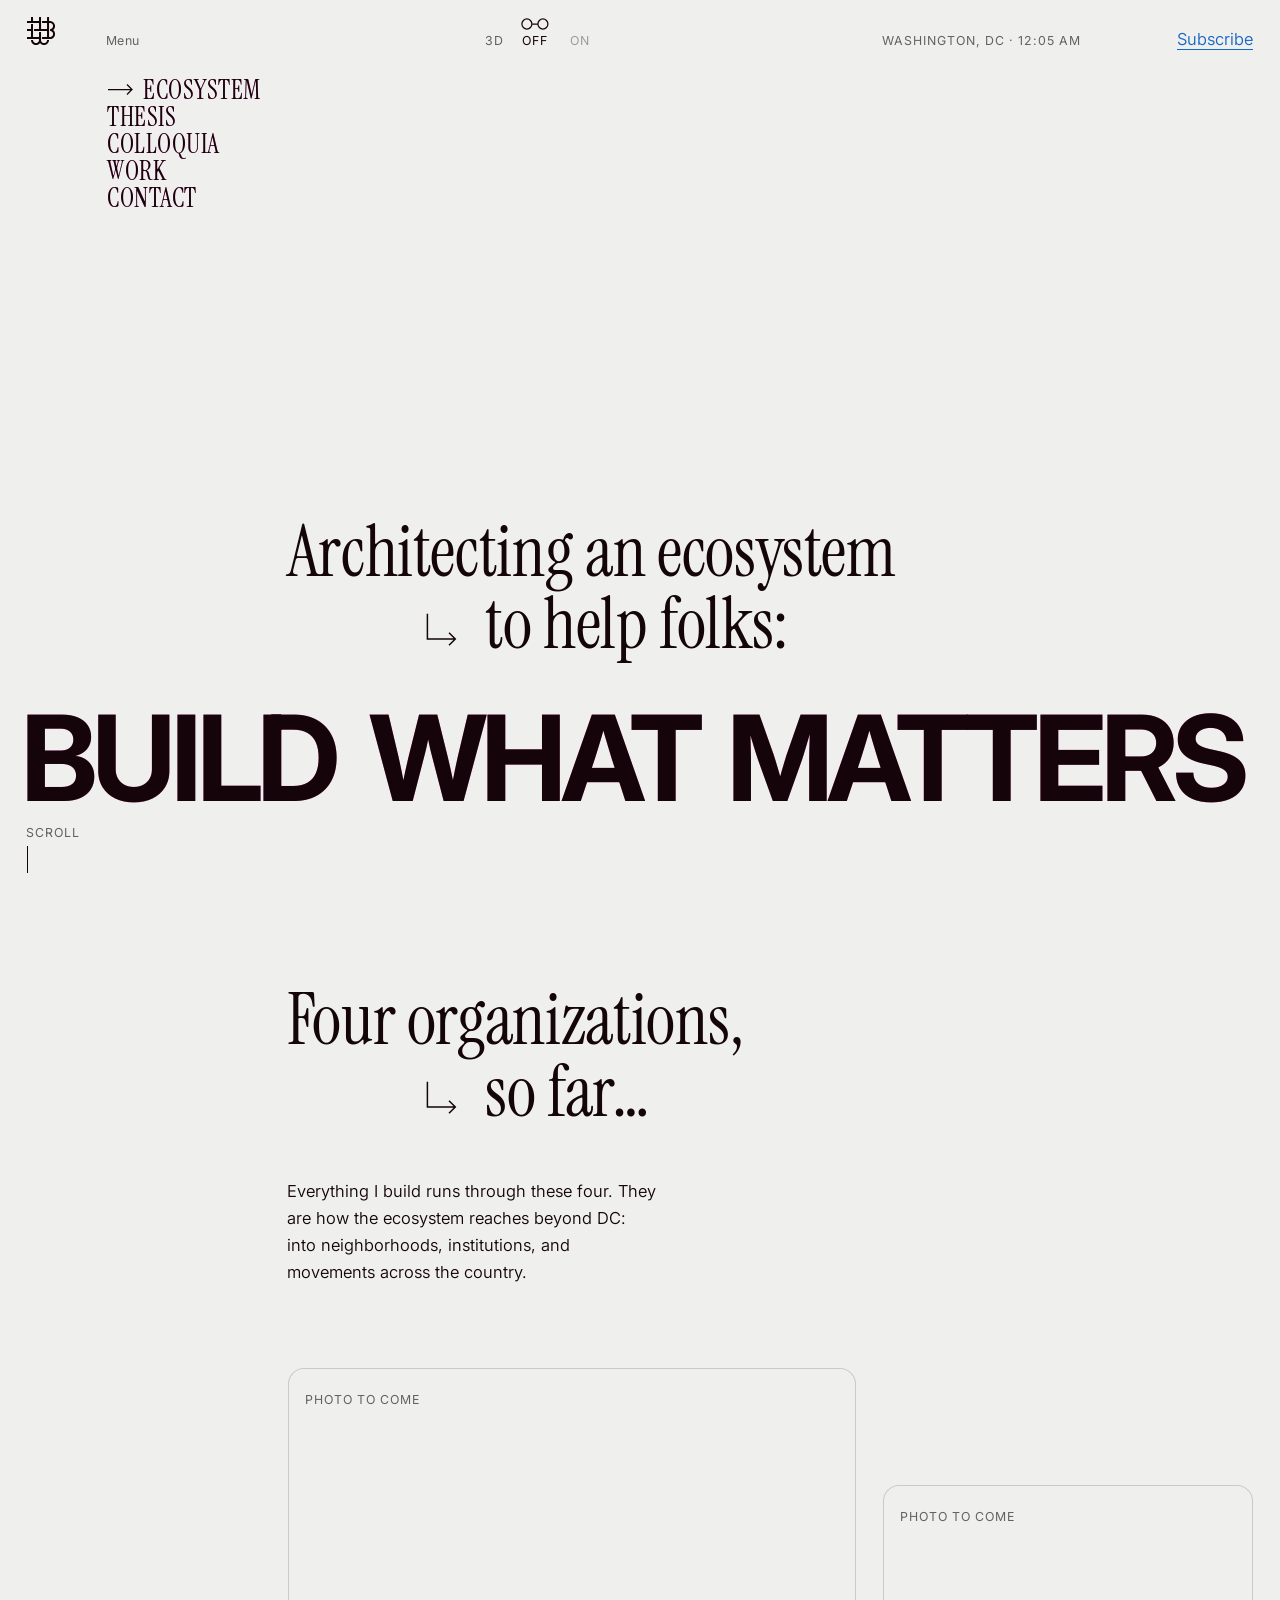
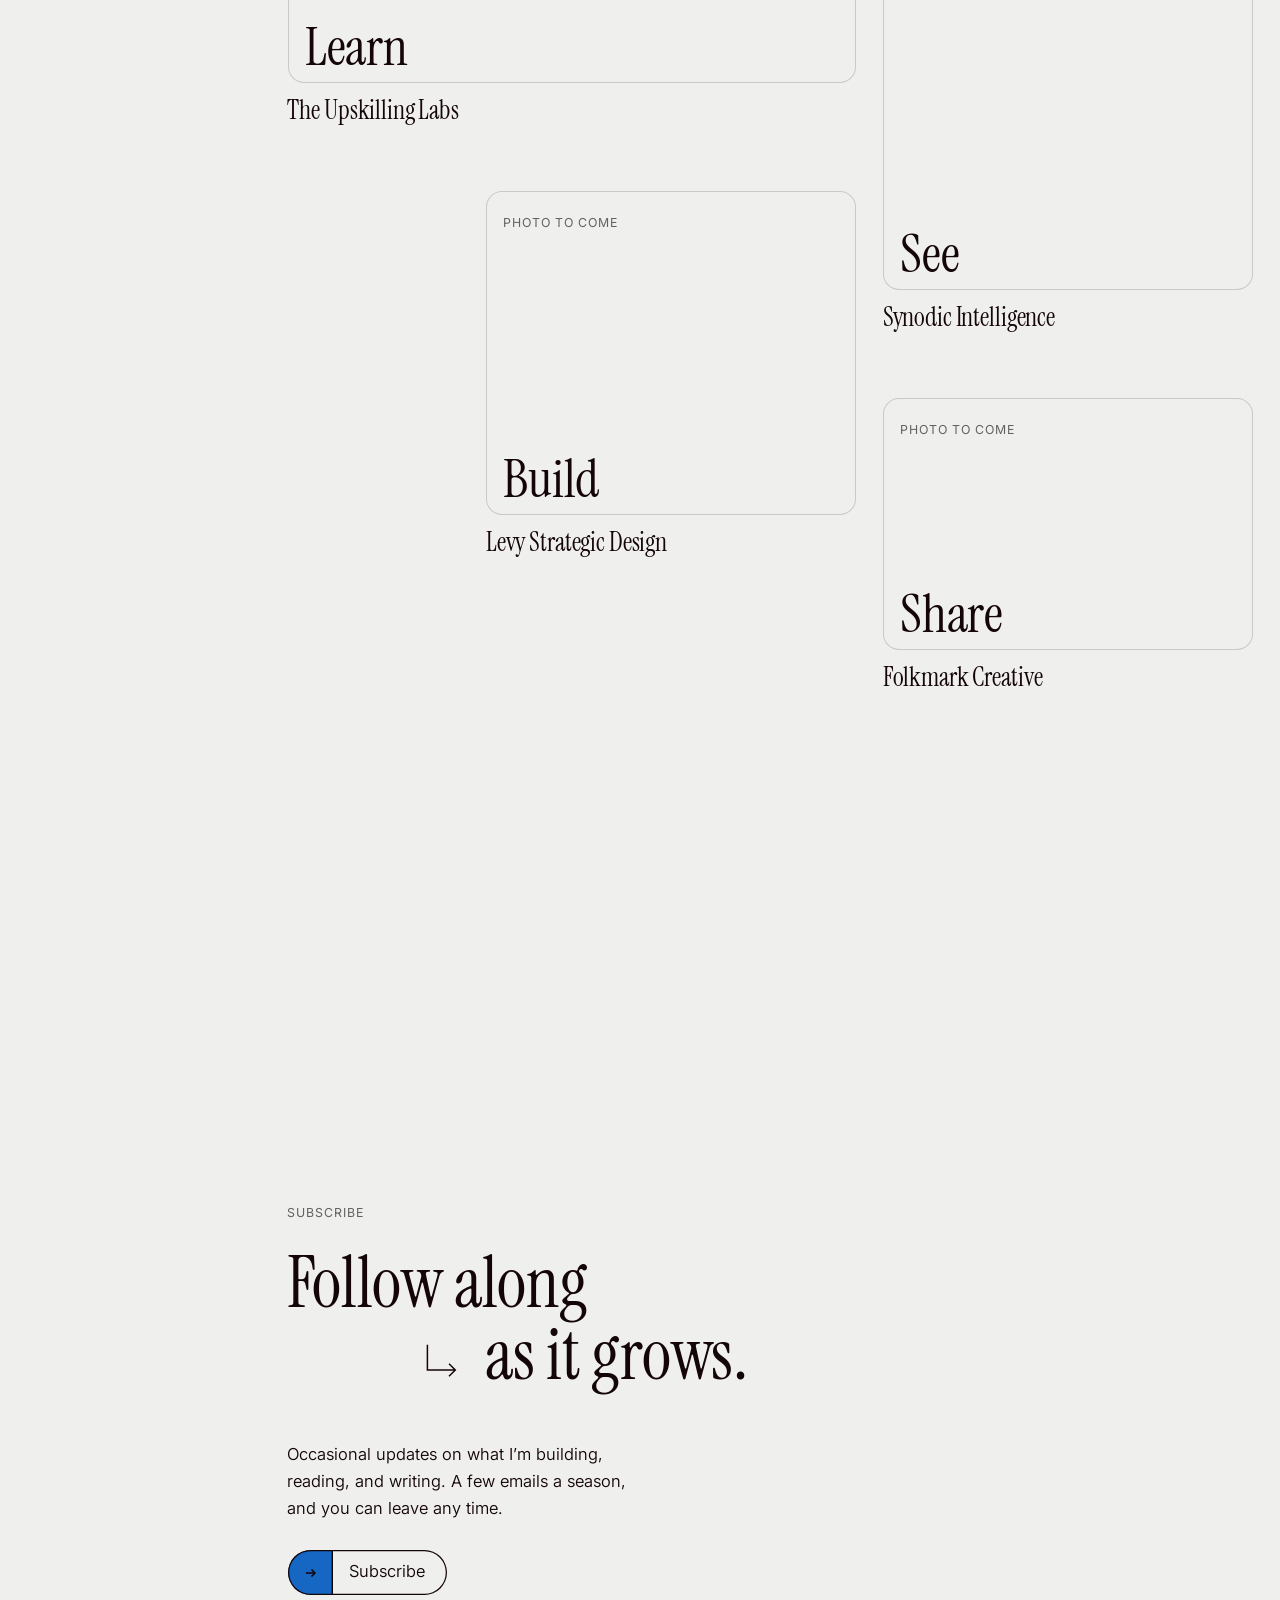
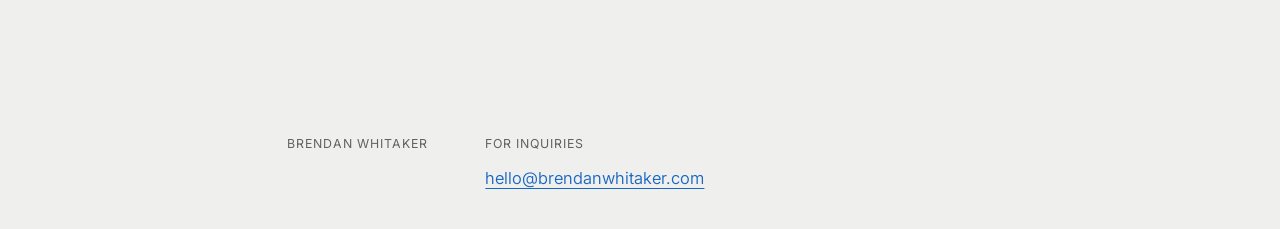
==== commit 56263dee: "Home: bring back the closing Follow along CTA; its button opens the Subscribe popup Co-Authored-By: " ====
--- a/index.html
+++ b/index.html
@@ -665,6 +665,21 @@
 
 
 
+
+<!-- Closing: an invitation to follow along. The button opens the Subscribe popup. -->
+<section class="plate g" id="follow" data-view="home" aria-labelledby="h-follow">
+  <div class="low sub">
+    <h2 class="st sub" id="h-follow">
+      <span class="t label" style="--c:1">Subscribe</span>
+      <span class="t serif ln" style="--c:1">Follow along</span>
+      <span class="t serif ln step" style="--c:2"><svg class="hk" aria-hidden="true"><use href="#hook"/></svg>as it grows.</span>
+    </h2>
+    <div class="cap" style="--c:1">
+      <p class="t sans measure">Occasional updates on what I’m building, reading, and writing. A few emails a season, and you can leave any time.</p>
+      <div class="actions"><a class="btn" href="/#subscribe" data-pop="subscribe"><span class="tab"><svg aria-hidden="true"><use href="#arrow"/></svg></span><span class="bl t sans">Subscribe</span></a></div>
+    </div>
+  </div>
+</section>
 
 <!-- Thesis · 1. The loop high on the centre columns, the statement low. One object, one statement. -->
 <section class="plate g" id="thesis" data-view="thesis" hidden aria-labelledby="h-thesis-wip">
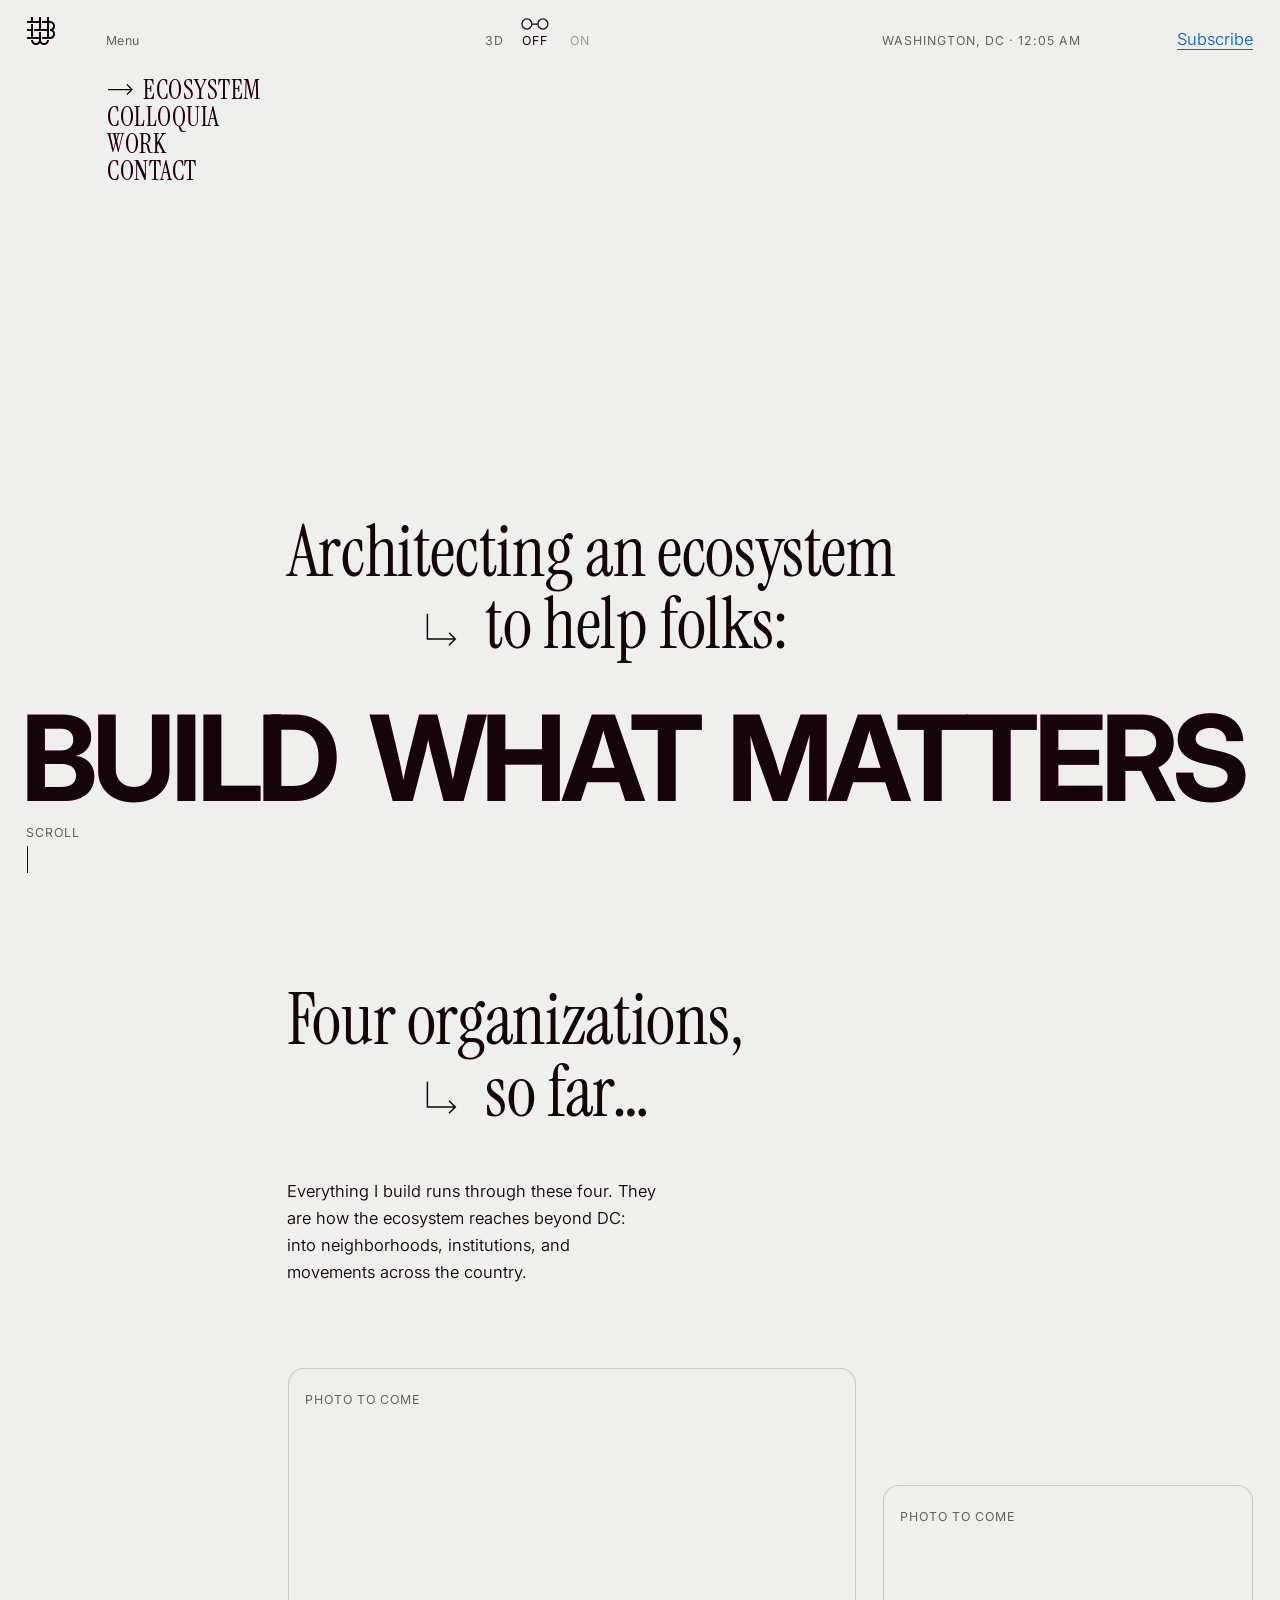
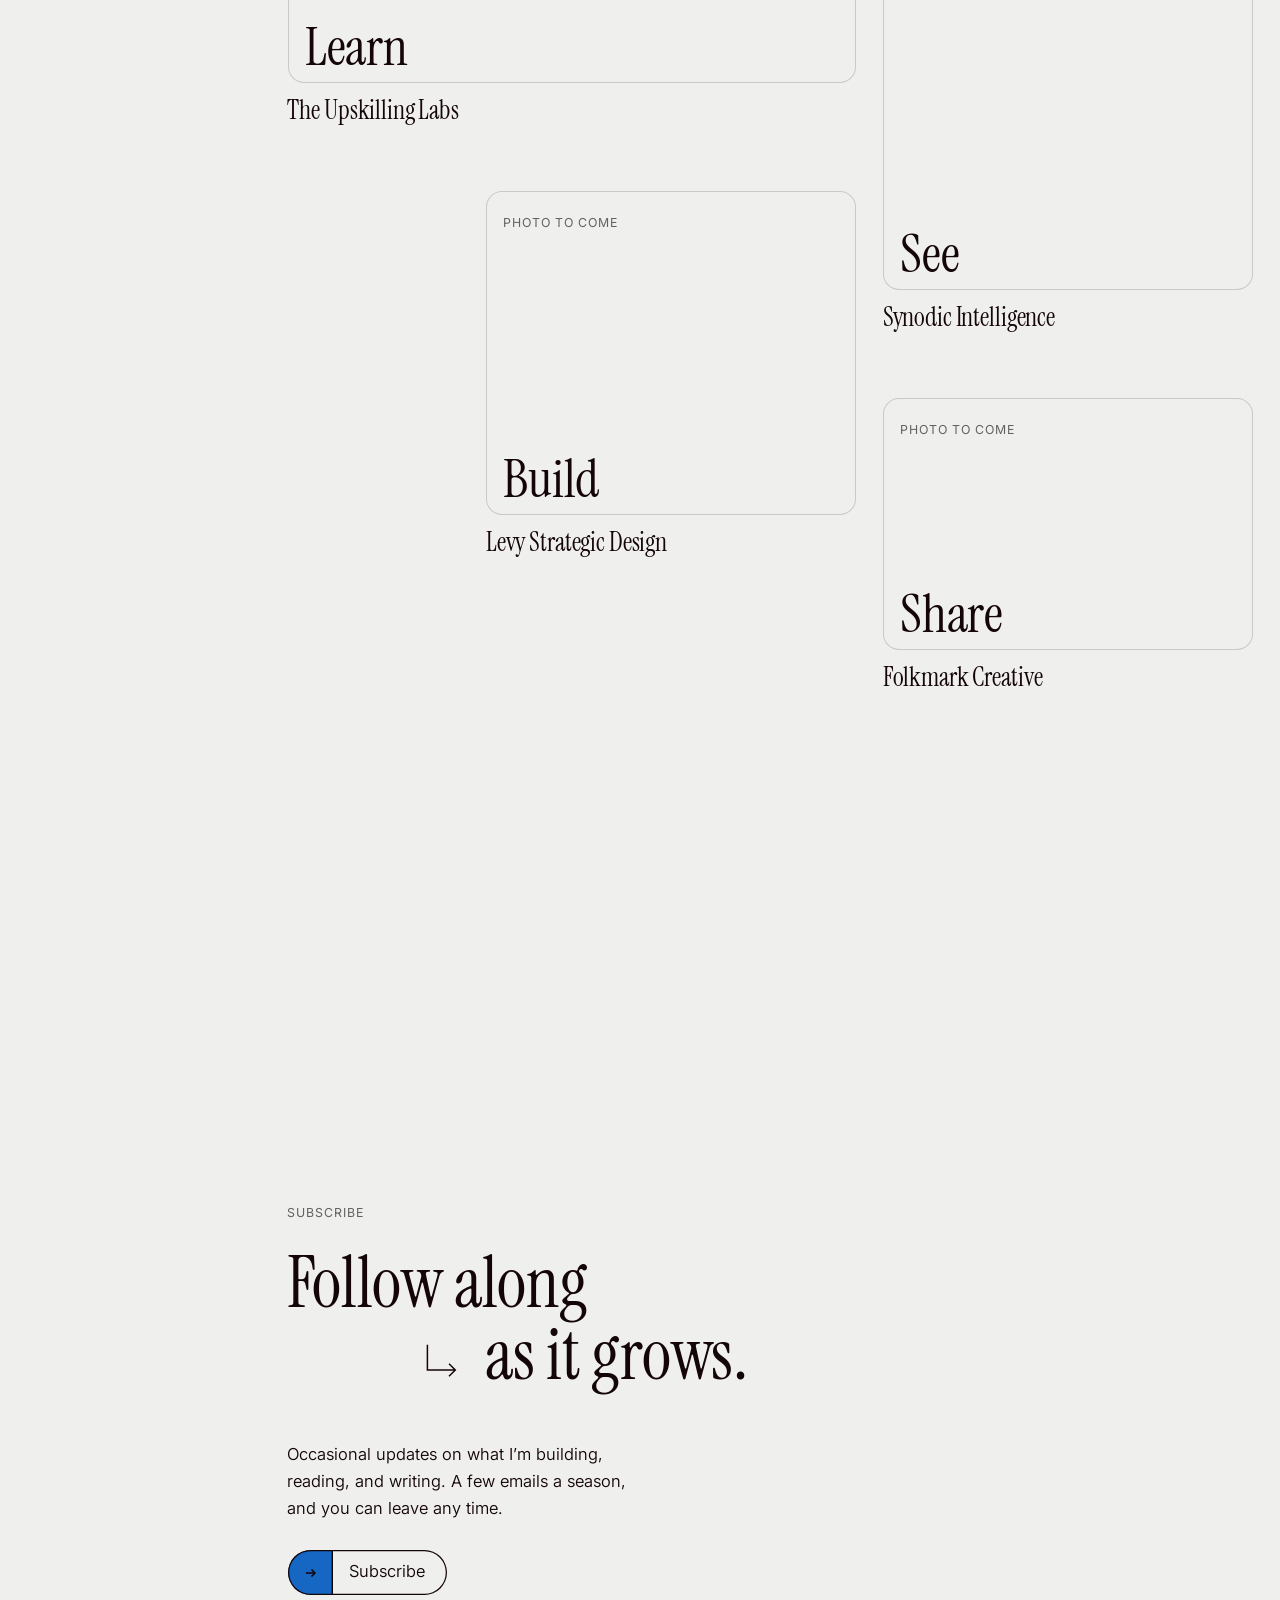
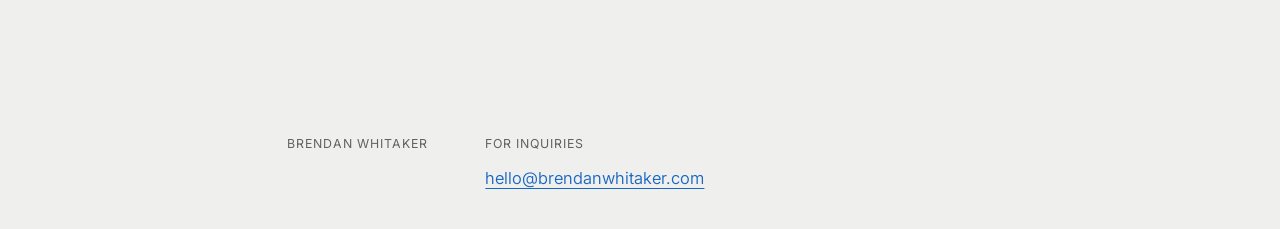
==== commit cb1bb671: "Remove the Thesis page; menu blur no longer sticks after a click /thesis redirects home; menu renumb" ====
--- a/index.html
+++ b/index.html
@@ -109,8 +109,10 @@
 /* each place prints in two passes; hovering one puts the others out of focus, their passes drifting apart */
 .h-a::before,.h-a::after{content:attr(data-t);position:absolute;left:0;top:0;mix-blend-mode:multiply;transition:transform .4s cubic-bezier(.2,.7,.2,1),filter .4s}
 .h-a::before{color:var(--red)}.h-a::after{color:var(--blue)}
-.h-list:hover .h-a:not(:hover)::before,.h-list:focus-within .h-a:not(:focus-visible):not(:hover)::before{transform:translateX(-2.5px);filter:blur(2px)}
-.h-list:hover .h-a:not(:hover)::after,.h-list:focus-within .h-a:not(:focus-visible):not(:hover)::after{transform:translateX(2.5px);filter:blur(2px)}
+@media (hover:hover){.h-list:hover .h-a:not(:hover)::before{transform:translateX(-2.5px);filter:blur(2px)}.h-list:hover .h-a:not(:hover)::after{transform:translateX(2.5px);filter:blur(2px)}}
+/* by keyboard: only while a place has visible focus, so a click never leaves the menu out of focus */
+.h-list:has(.h-a:focus-visible) .h-a:not(:focus-visible)::before{transform:translateX(-2.5px);filter:blur(2px)}
+.h-list:has(.h-a:focus-visible) .h-a:not(:focus-visible)::after{transform:translateX(2.5px);filter:blur(2px)}
 .h-a[aria-current="page"]{transform:translateX(36px)}
 .h-arw{position:absolute;left:0;top:0;width:27px;height:18px;color:var(--ink);opacity:0;transition:transform .55s cubic-bezier(.7,0,.2,1),opacity .3s}
 .h-nav.on .h-arw{opacity:1}.h-loc{grid-column:4/6;white-space:nowrap}
@@ -242,7 +244,7 @@
 .pop-photo.gl .pp-gl{display:block}.pop-photo.gl .pp{display:none}
 /* the waffle: its own piece, over the popup's corner. The red and blue passes come in from either side and meet in
    register, printing ink. In 3D they stop a little apart. */
-.pop-waffle{position:absolute;right:-27px;top:-90px;width:144px;height:144px;z-index:3;pointer-events:none;overflow:visible}
+.pop-waffle{position:absolute;right:-27px;top:-90px;width:144px;height:144px;z-index:3;pointer-events:none;overflow:visible;transform:rotate(-14deg)}
 .pop-waffle use{mix-blend-mode:multiply}
 .pop-waffle .sr{fill:var(--red)}.pop-waffle .sb{fill:var(--blue)}
 body.stereo .pop-waffle .sr{transform:translateX(-24px)}body.stereo .pop-waffle .sb{transform:translateX(24px)}
@@ -269,7 +271,7 @@
 }
 @media (prefers-reduced-motion:reduce){.pop[open] .pop-waffle use,.pop[open] .pop-main,.pop[open] .pop-aux,.pop[open] .pp,.pop[open]::backdrop{animation:none}}
 
-/* views: the home page is one screen; everything else is its own page, chosen by the address (#thesis, #colloquia ...) */
+/* views: the home page is one screen; everything else is its own page, chosen by the address (#colloquia, #work ...) */
 [data-view][hidden]{display:none!important}
 
 /* home, after huyml.co's hero: it doesn't scroll. Each scroll gesture turns to the next thing I'm building. The cards
@@ -619,7 +621,7 @@
 <div class="page">
 <header class="hd g">
   <a class="mark" data-base="bottom" href="/" aria-label="Brendan Whitaker, home"><svg aria-hidden="true"><use href="#waffle"/></svg></a>
-  <nav class="h-nav" aria-label="Main"><p class="t label h-nl">Menu</p><p class="t serif h-list"><a class="h-a" data-t="Ecosystem" href="/">Ecosystem</a><br><a class="h-a" data-t="Thesis" href="/thesis">Thesis</a><br><a class="h-a" data-t="Colloquia" href="/colloquia">Colloquia</a><br><a class="h-a" data-t="Work" href="/work">Work</a><br><a class="h-a" data-t="Contact" href="/#contact" data-pop="contact">Contact</a></p><svg class="h-arw" viewBox="0 0 27 18" aria-hidden="true"><path d="M1 9h24M20 4l5 5-5 5" fill="none" stroke="currentColor" stroke-width="1.25"/></svg></nav>
+  <nav class="h-nav" aria-label="Main"><p class="t label h-nl">Menu</p><p class="t serif h-list"><a class="h-a" data-t="Ecosystem" href="/">Ecosystem</a><br><a class="h-a" data-t="Colloquia" href="/colloquia">Colloquia</a><br><a class="h-a" data-t="Work" href="/work">Work</a><br><a class="h-a" data-t="Contact" href="/#contact" data-pop="contact">Contact</a></p><svg class="h-arw" viewBox="0 0 27 18" aria-hidden="true"><path d="M1 9h24M20 4l5 5-5 5" fill="none" stroke="currentColor" stroke-width="1.25"/></svg></nav>
   <button class="d3" id="stereo" type="button" aria-pressed="false" aria-label="3D mode"><span class="t label d3-t">3D<span class="d3-o d3-off">Off</span><span class="d3-o d3-on">On</span></span><svg class="d3-g" viewBox="0 0 30 12" aria-hidden="true"><circle class="d3-l d3-lr" cx="7" cy="6" r="5"/><circle class="d3-l d3-lb" cx="23" cy="6" r="5"/><path class="d3-f" d="M2 6a5 5 0 1 0 10 0a5 5 0 1 0-10 0M18 6a5 5 0 1 0 10 0a5 5 0 1 0-10 0M12 6h6"/></svg></button>
   <p class="t label h-loc" id="time">Washington, DC</p>
   <div class="h-end" data-cells><a class="t sans h-sub" href="/#subscribe" data-pop="subscribe">Subscribe</a><button class="menu" id="menubtn" type="button" aria-expanded="false" aria-controls="takeover"><span class="t label mb-l" id="mb-l">Menu</span><span class="mb-i" data-base="x" aria-hidden="true"><span class="bar b1"></span><span class="bar b2"></span></span></button></div>
@@ -677,21 +679,6 @@
     <div class="cap" style="--c:1">
       <p class="t sans measure">Occasional updates on what I’m building, reading, and writing. A few emails a season, and you can leave any time.</p>
       <div class="actions"><a class="btn" href="/#subscribe" data-pop="subscribe"><span class="tab"><svg aria-hidden="true"><use href="#arrow"/></svg></span><span class="bl t sans">Subscribe</span></a></div>
-    </div>
-  </div>
-</section>
-
-<!-- Thesis · 1. The loop high on the centre columns, the statement low. One object, one statement. -->
-<section class="plate g" id="thesis" data-view="thesis" hidden aria-labelledby="h-thesis-wip">
-  <div class="low sub">
-    <h2 class="st sub" id="h-thesis-wip">
-      <span class="t label" style="--c:1">Thesis</span>
-      <span class="t serif ln" style="--c:1">Build what matters,</span>
-      <span class="t serif ln step" style="--c:2" id="thesis-wip-last"><svg class="hk" aria-hidden="true"><use href="#hook"/></svg>in progress.</span>
-    </h2>
-    <div class="cap" style="--c:1">
-      <p class="t sans measure">I’m writing down how I think communities get stronger: people build, see, tell, and build again, together. The full version is on its way; subscribe and you’ll get it when it’s ready.</p>
-      <div class="actions"><a class="btn" href="/#subscribe" data-pop="subscribe"><span class="tab"><svg aria-hidden="true"><use href="#arrow"/></svg></span><span class="bl t sans">Subscribe for updates</span></a></div>
     </div>
   </div>
 </section>
@@ -862,10 +849,9 @@
     <nav class="g" aria-label="Main">
       <ol class="sub tk-list">
         <li class="sub"><p class="t label tk-n">01</p><a class="t serif tk-l" style="--i:0" data-t="Ecosystem" href="/">Ecosystem</a></li>
-        <li class="sub"><p class="t label tk-n">02</p><a class="t serif tk-l" style="--i:1" data-t="Thesis" href="/thesis">Thesis</a></li>
-        <li class="sub"><p class="t label tk-n">03</p><a class="t serif tk-l" style="--i:2" data-t="Colloquia" href="/colloquia">Colloquia</a></li>
-        <li class="sub"><p class="t label tk-n">04</p><a class="t serif tk-l" style="--i:3" data-t="Work" href="/work">Work</a></li>
-        <li class="sub"><p class="t label tk-n">05</p><a class="t serif tk-l" style="--i:4" data-t="Contact" href="/#contact" data-pop="contact">Contact</a></li>
+        <li class="sub"><p class="t label tk-n">02</p><a class="t serif tk-l" style="--i:1" data-t="Colloquia" href="/colloquia">Colloquia</a></li>
+        <li class="sub"><p class="t label tk-n">03</p><a class="t serif tk-l" style="--i:2" data-t="Work" href="/work">Work</a></li>
+        <li class="sub"><p class="t label tk-n">04</p><a class="t serif tk-l" style="--i:3" data-t="Contact" href="/#contact" data-pop="contact">Contact</a></li>
       </ol>
     </nav>
     <div class="g tk-foot">
@@ -908,8 +894,8 @@
 document.getElementById('writing').innerHTML=WRITING.map(function(x){return '<li class="sub"><p class="t label" style="grid-column:1">'+x[0]+'</p><h3 class="t serif item ti" style="grid-column:2/-1"><a href="/#essays">'+x[1]+'</a></h3></li>';}).join('');
 document.getElementById('askform').addEventListener('submit',function(e){e.preventDefault();document.getElementById('asknote').textContent='';this.reset();});
 /* ---------- addresses ---------- */
-/* on the live site every page has its own address (/thesis, /levy); in the study they are #links. */
-var VIEWS=['home','thesis','colloquia','work','labs','synodic','levy','folkmark'],ORGV=['labs','synodic','levy','folkmark'];
+/* on the live site every page has its own address (/colloquia, /levy); in the study they are #links. */
+var VIEWS=['home','colloquia','work','labs','synodic','levy','folkmark'],ORGV=['labs','synodic','levy','folkmark'];
 var PATHS=document.documentElement.hasAttribute('data-paths');
 function here(){if(PATHS){var p=location.pathname.replace(/^\/+|\/+$/g,'').replace(/\.html$/,'');if(p&&p!=='index')return p;}return location.hash.slice(1);}
 function hrefOf(id){return PATHS?(id==='home'?'/':(VIEWS.indexOf(id)>=0?'/'+id:'/#'+id)):'#'+id;}
@@ -1169,7 +1155,7 @@
     arw.style.transform='translateY('+(b-xh/2-9).toFixed(1)+'px)';}
 }
 /* moving between pages, on the overhead projector */
-var NAMES={labs:'The Labs',synodic:'Synodic',levy:'Levy',folkmark:'Folkmark',home:'Ecosystem',thesis:'Thesis',work:'Work',colloquia:'Colloquia',reading:'Colloquia',join:'Subscribe',ecosystem:'Ecosystem',idea:'Build what matters'};
+var NAMES={labs:'The Labs',synodic:'Synodic',levy:'Levy',folkmark:'Folkmark',home:'Ecosystem',work:'Work',colloquia:'Colloquia',reading:'Colloquia',join:'Subscribe',ecosystem:'Ecosystem',idea:'Build what matters'};
 function viewOf(h){var el=h?document.getElementById(h):null;return VIEWS.indexOf(h)>=0?h:(el&&el.closest('[data-view]')?el.closest('[data-view]').dataset.view:'home');}
 var curtain=document.createElement('div');curtain.className='curtain';curtain.setAttribute('aria-hidden','true');
 curtain.innerHTML='<div class="cs cs-r"><p class="t serif ct-t"></p></div><div class="cs cs-b"><p class="t serif ct-t"></p></div>';document.body.appendChild(curtain);
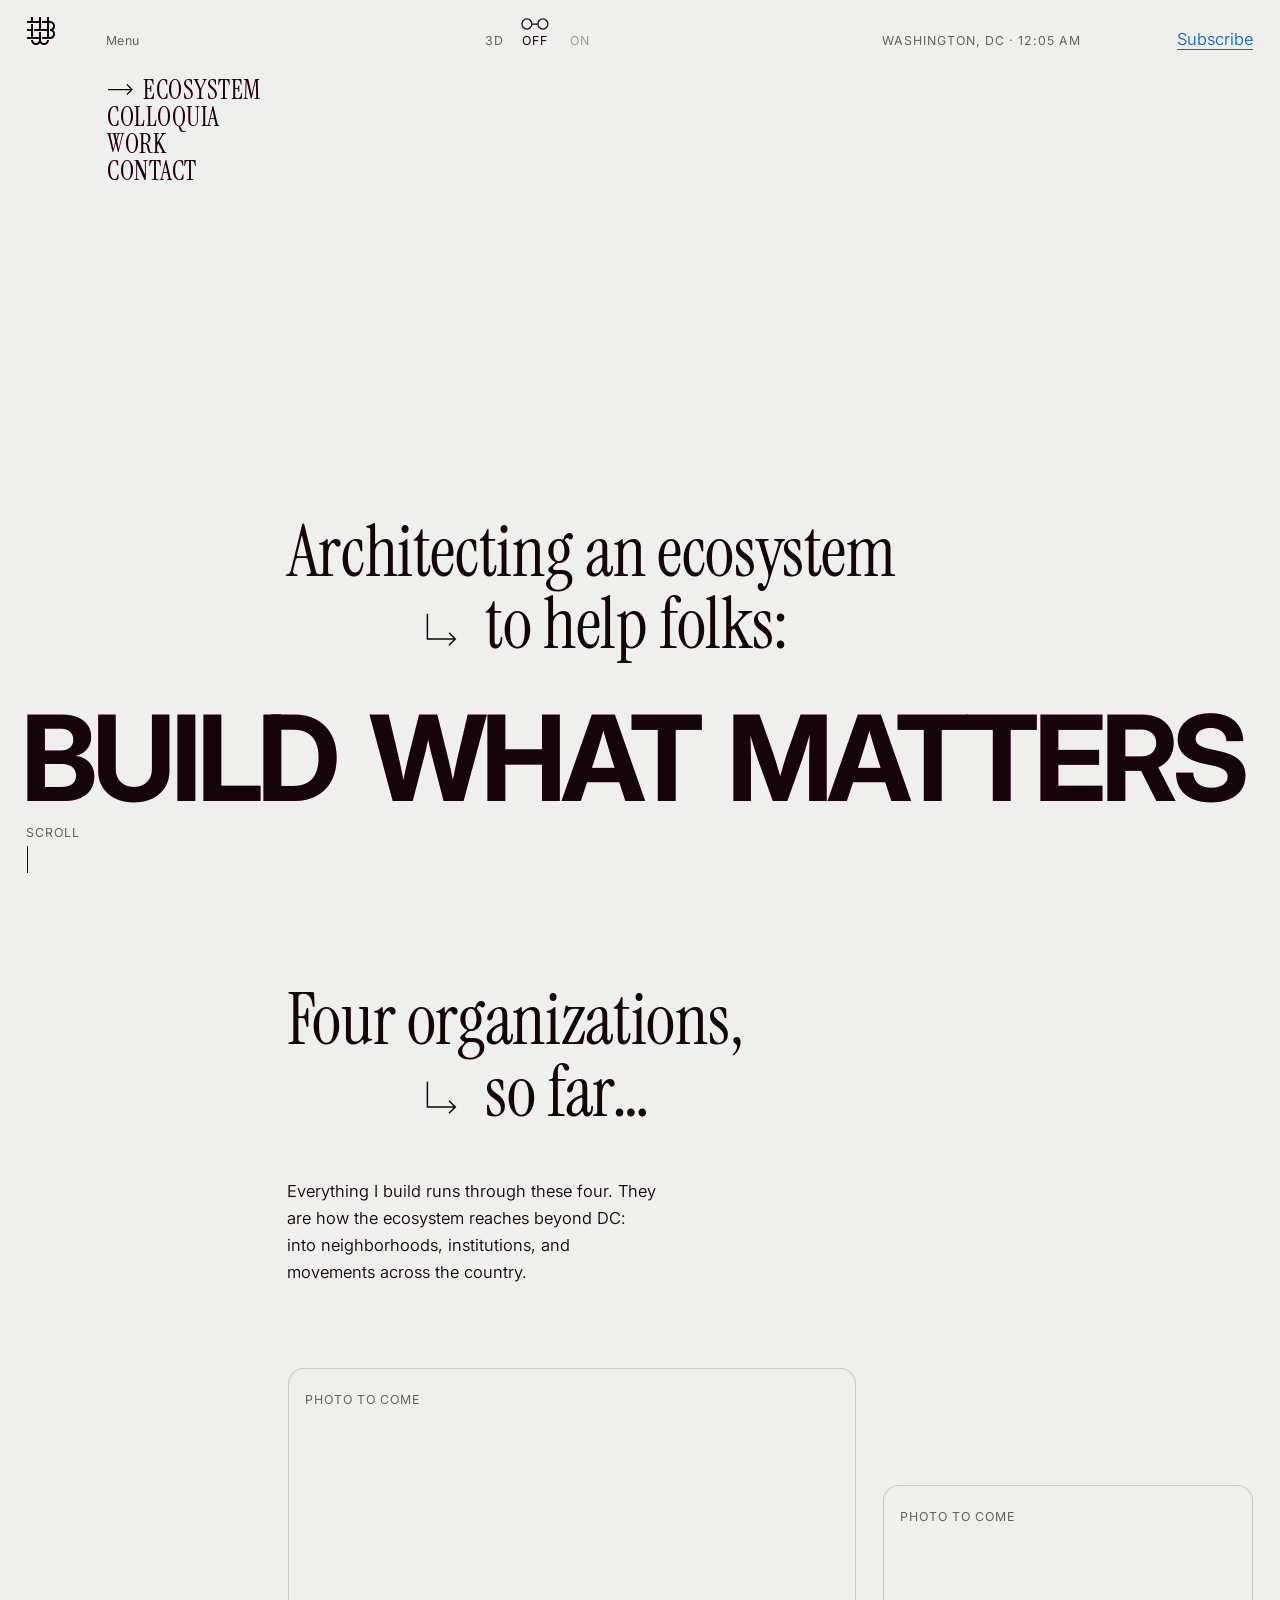
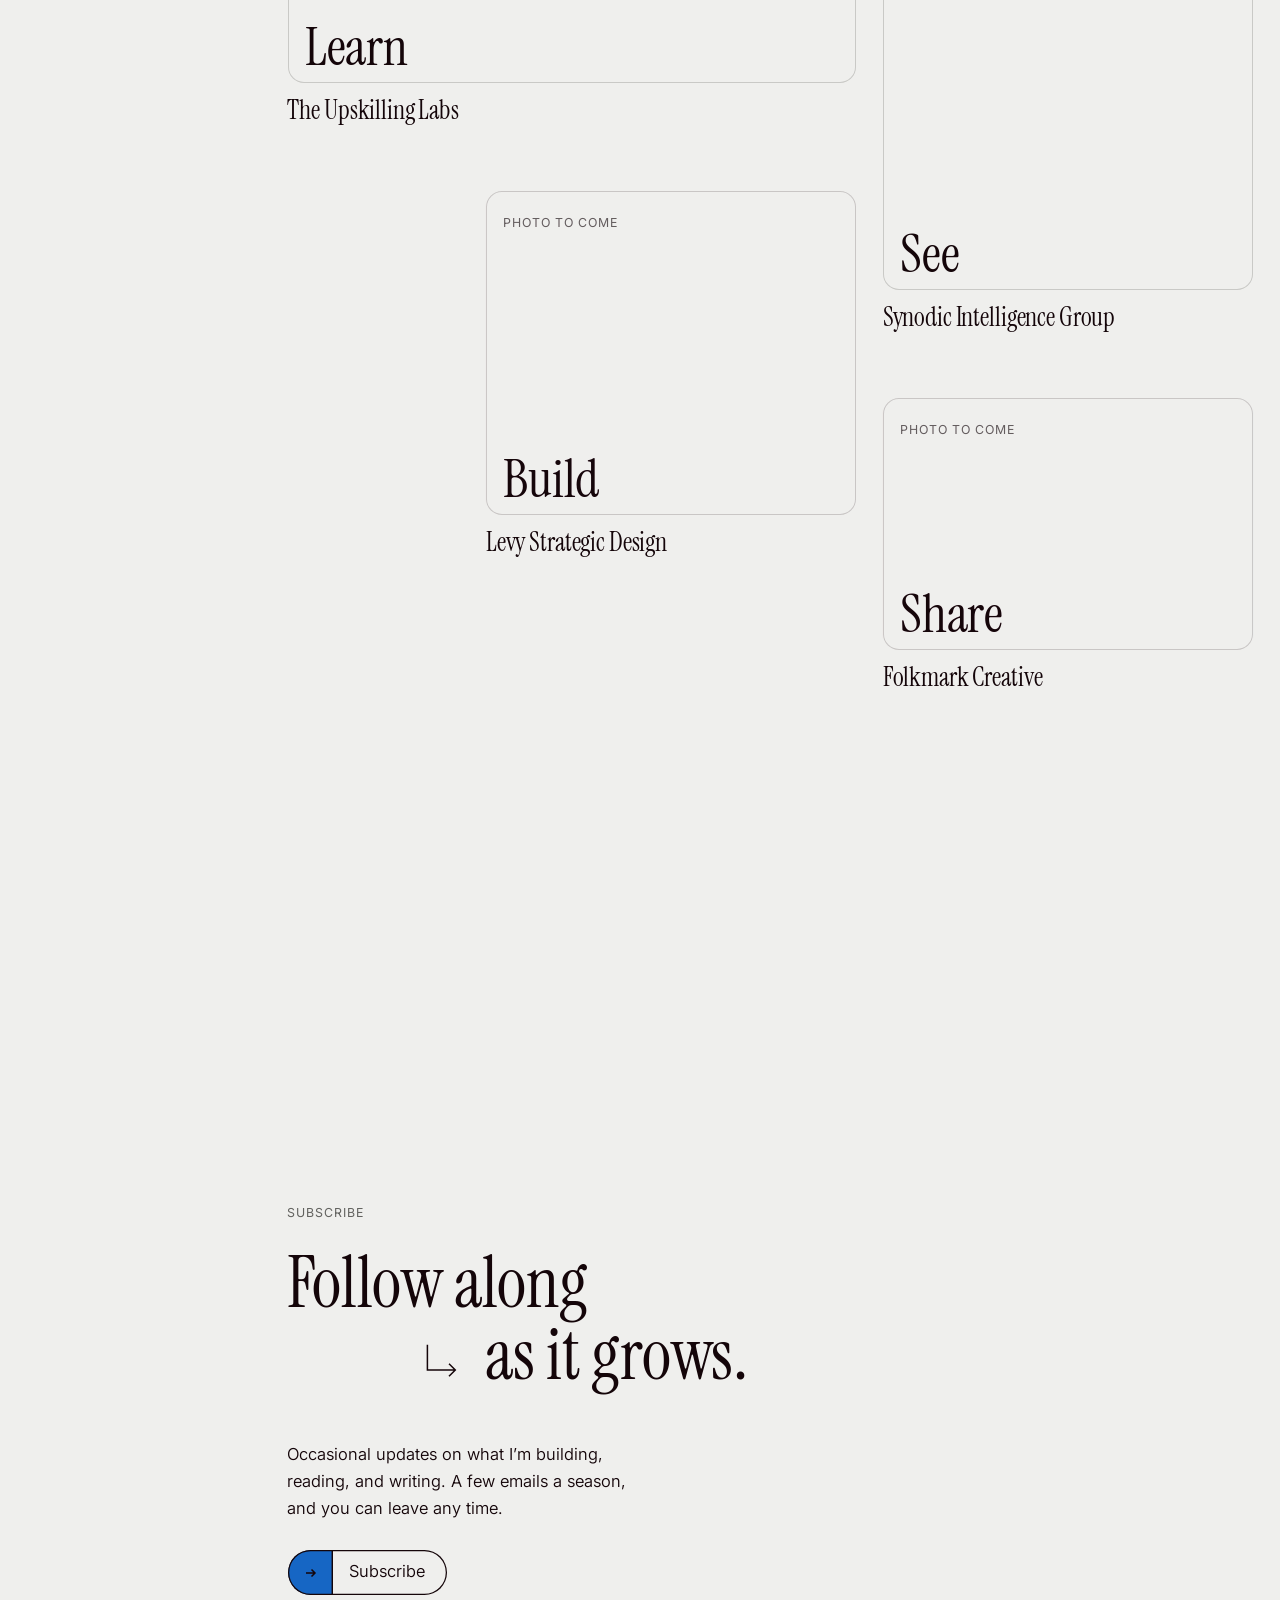
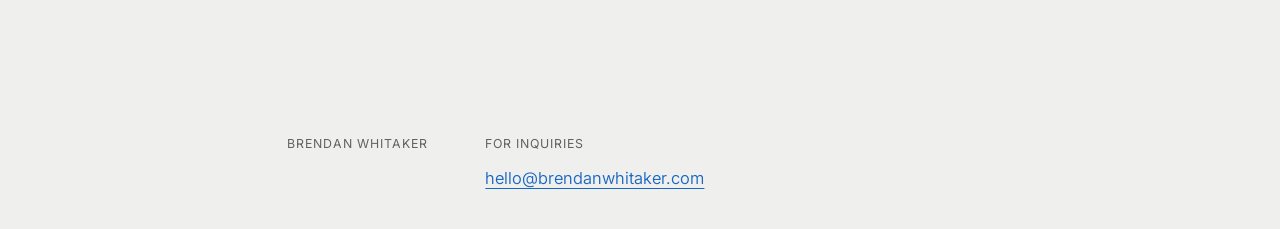
==== commit 77ca6afd: "Rename Synodic card to Synodic Intelligence Group Co-Authored-By: Claude Sonnet 5.5 <noreply@anthrop" ====
--- a/index.html
+++ b/index.html
@@ -576,6 +576,34 @@
 
 
 
+/* ---------- colloquia: one question, many lenses ----------
+   The lenses are a plain list, like the menu: grey, blue on hover, and the one in use in ink with an arrow. The question
+   carries the focus: picking a lens pulls it out of register and back, sharp, on the new question. */
+.dm-p{grid-column:1/-1;row-gap:27px;align-content:start}
+.dm-p>.label{grid-column:1/-1;grid-row:1}
+.dm-list{grid-column:1;grid-row:2;display:grid;row-gap:0;justify-items:start;align-content:start}
+.dm-b{appearance:none;-webkit-appearance:none;background:none;border:0;border-radius:0;margin-top:0;margin-bottom:0;padding-left:0;padding-right:0;
+  cursor:pointer;color:var(--grey);white-space:nowrap;min-height:36px;text-align:left;transition:color .2s}
+.dm-b .dm-a{display:inline-block;width:0;opacity:0;transition:width .35s cubic-bezier(.2,.7,.2,1),opacity .2s}
+.dm-b[aria-selected="true"]{color:var(--ink)}
+.dm-b[aria-selected="true"] .dm-a{width:1.6em;opacity:1}
+@media (hover:hover){.dm-b[aria-selected="false"]:hover{color:var(--blue)}}
+.dm-b:focus-visible{outline:2px solid var(--ink);outline-offset:3px}
+.dm-q{grid-column:2/-1;grid-row:2;--x:clamp(calc(3 * var(--u)), round(down, 3.75cqw, var(--u)), calc(6 * var(--u)));min-height:calc(var(--x) * 4);position:relative;color:transparent;text-wrap:balance;max-width:16em}
+.dm-q::before,.dm-q::after{content:attr(data-t);position:absolute;left:0;top:0;right:0;padding-top:inherit;mix-blend-mode:multiply;text-wrap:balance}
+.dm-q::before{color:var(--red)}.dm-q::after{color:var(--blue)}
+body.stereo .dm-q::before{transform:translateX(-2px)}body.stereo .dm-q::after{transform:translateX(2px)}
+.dm-q.out::before{transform:translateX(-14px);filter:blur(8px);transition:transform .26s ease-in,filter .26s ease-in}
+.dm-q.out::after{transform:translateX(14px);filter:blur(8px);transition:transform .26s ease-in,filter .26s ease-in}
+.dm-q.pull::before{animation:dmr .7s cubic-bezier(.3,.6,.2,1) both}.dm-q.pull::after{animation:dmb .7s cubic-bezier(.3,.6,.2,1) both}
+@keyframes dmr{from{transform:translateX(-14px);filter:blur(8px)}}@keyframes dmb{from{transform:translateX(14px);filter:blur(8px)}}
+.dm-n{grid-column:2/4;grid-row:3}
+@media (max-width:720px){
+  .dm-list{grid-column:1/-1;grid-row:3;grid-template-columns:1fr 1fr;column-gap:var(--gap);justify-items:stretch}
+  .dm-q{grid-column:1/-1;grid-row:2;min-height:calc(var(--x) * 6)}
+  .dm-n{grid-column:1/-1;grid-row:4}
+}
+@media (prefers-reduced-motion:reduce){.dm-b,.dm-b .dm-a{transition:none}.dm-q.pull::before,.dm-q.pull::after{animation:none}}
 /* ---------- colloquia hero: AN ESSAY CLUB FOR BUILDERS ---------- */
 .eh-plate{position:relative}
 .eh-plate>.low{row-gap:18px}
@@ -694,30 +722,48 @@
       <span class="eh-l"><span class="eh-w" data-t="club" aria-hidden="true">club</span> <span class="eh-w" data-t="for" aria-hidden="true">for</span></span>
       <span class="eh-l"><span class="eh-w" data-t="builders" aria-hidden="true">builders</span></span>
     </h1>
-    <p class="t sans measure eh-sub" style="--c:1">A few essays, read ahead. Two co-hosts open the question, then the whole room takes it up.</p>
+    <p class="t sans measure eh-sub" style="--c:1">Building is never one thing. Each evening, builders of every kind bring one question into focus and turn it until it has depth.</p>
   </div>
 </section>
 
-<!-- Colloquia. The landing page: what an evening is, as a short table high on the right; the statement and the waitlist low. -->
+<!-- Colloquia · lenses. One question at a time: pick a lens and the page brings it into focus; the others stay soft,
+     their two passes apart. -->
+<section class="plate g" id="dims" data-view="colloquia" hidden aria-labelledby="dm-l">
+  <div class="low sub">
+    <div class="dm-p sub" id="dm-p" role="tabpanel" aria-labelledby="dm-t0">
+      <p class="t label" id="dm-l" style="--c:1">One question, many lenses</p>
+      <div class="dm-list" role="tablist" aria-labelledby="dm-l"><button class="dm-b t sans" type="button" role="tab" id="dm-t0" aria-selected="true" aria-controls="dm-p" data-q="What makes people want to do something?"><span class="dm-a" aria-hidden="true">→</span>Motivation</button><button class="dm-b t sans" type="button" role="tab" id="dm-t1" aria-selected="false" aria-controls="dm-p" data-q="Is it skill that’s missing, or confidence?" tabindex="-1"><span class="dm-a" aria-hidden="true">→</span>Competence</button><button class="dm-b t sans" type="button" role="tab" id="dm-t2" aria-selected="false" aria-controls="dm-p" data-q="How far ahead can anyone really see?" tabindex="-1"><span class="dm-a" aria-hidden="true">→</span>Foresight</button><button class="dm-b t sans" type="button" role="tab" id="dm-t3" aria-selected="false" aria-controls="dm-p" data-q="Who gains when things stay stuck?" tabindex="-1"><span class="dm-a" aria-hidden="true">→</span>Power</button><button class="dm-b t sans" type="button" role="tab" id="dm-t4" aria-selected="false" aria-controls="dm-p" data-q="How do small changes add up, or cancel out?" tabindex="-1"><span class="dm-a" aria-hidden="true">→</span>Systems</button><button class="dm-b t sans" type="button" role="tab" id="dm-t5" aria-selected="false" aria-controls="dm-p" data-q="What holds an effort together: people, tools or rules?" tabindex="-1"><span class="dm-a" aria-hidden="true">→</span>Networks</button><button class="dm-b t sans" type="button" role="tab" id="dm-t6" aria-selected="false" aria-controls="dm-p" data-q="What does a neighborhood need to own to thrive?" tabindex="-1"><span class="dm-a" aria-hidden="true">→</span>Place</button><button class="dm-b t sans" type="button" role="tab" id="dm-t7" aria-selected="false" aria-controls="dm-p" data-q="What does it take to make something real?" tabindex="-1"><span class="dm-a" aria-hidden="true">→</span>Matter</button></div>
+      <p class="t serif dm-q" id="dm-q" aria-live="polite" data-t="What makes people want to do something?">What makes people want to do something?</p>
+      <p class="t sans measure dm-n">Pick a lens. These are a few the first season might take up; each evening looks through one.</p>
+    </div>
+  </div>
+</section>
+
+<!-- Colloquia · depth. Two co-hosts are two views; the depth is in the gap between them. -->
+<section class="plate g" id="depth" data-view="colloquia" hidden aria-labelledby="h-depth">
+  <div class="low sub">
+    <h2 class="st sub" id="h-depth">
+      <span class="t label" style="--c:1">Two co-hosts, one room</span>
+      <span class="t serif ln" style="--c:1">One view is flat.</span>
+      <span class="t serif ln step" style="--c:2" id="depth-last"><svg class="hk" aria-hidden="true"><use href="#hook"/></svg>Two make depth.</span>
+    </h2>
+    <div class="cap" style="--c:1">
+      <p class="t sans measure">Your eyes see in depth because each sees from a slightly different place. The evenings work the same way. Two co-hosts read the same essays from different places and open the question. Then the room takes it up: people running programs, shaping policy, starting ventures and organizing neighborhoods, some new to the ideas and some who have built for decades.</p>
+      <p class="t sans measure">Two or three short readings, sent ahead. In person in DC, every other week. No slides, and nothing said in the room is quoted by name.</p>
+    </div>
+  </div>
+</section>
+
+<!-- Colloquia · a seat. The waitlist. -->
 <section class="plate g" id="colloquia" data-view="colloquia" hidden aria-labelledby="h-colloquia">
-  <div class="top sub">
-    <dl class="facts" aria-label="What an evening is">
-      <dt class="t label">Where</dt><dd class="t sans">Washington, DC, in person</dd>
-      <dt class="t label">When</dt><dd class="t sans">Evenings, every other week</dd>
-      <dt class="t label">Before</dt><dd class="t sans">Two or three short readings, sent ahead</dd>
-      <dt class="t label">In the room</dt><dd class="t sans">Two co-hosts open the question, then the whole room takes it up</dd>
-      <dt class="t label">Who</dt><dd class="t sans">Builders of every kind, new and seasoned</dd>
-    </dl>
-  </div>
   <div class="low sub">
     <h2 class="st sub" id="h-colloquia">
-      <span class="t label" style="--c:1">Builders’ Colloquia</span>
-      <span class="t serif ln" style="--c:1">Evenings for builders,</span>
-      <span class="t serif ln step" style="--c:2" id="colloquia-last"><svg class="hk" aria-hidden="true"><use href="#hook"/></svg>in DC.</span>
+      <span class="t label" style="--c:1">The first season</span>
+      <span class="t serif ln" style="--c:1">Save a seat</span>
+      <span class="t serif ln step" style="--c:2" id="colloquia-last"><svg class="hk" aria-hidden="true"><use href="#hook"/></svg>in the room.</span>
     </h2>
     <div class="cap" style="--c:1">
-      <p class="t sans measure">Each evening takes up one big question about how people and systems work: what makes people want to do something, how far ahead anyone can really see, who gains when things stay stuck. You don’t need to know the ideas already. Bring a question, or something you’ve seen in your own work.</p>
-      <p class="t sans measure">No slides, and nothing said in the room is quoted by name. I’m lining up co-hosts for the first season now. Join the waitlist and I’ll write when seats open.</p>
+      <p class="t sans measure">I’m lining up co-hosts for the first season now. You don’t need to know the ideas already; bring a question, or something you’ve seen in your own work. Join the waitlist and I’ll write when seats open.</p>
       <form id="wait" class="a-form"><label class="vh" for="wait-name">Name</label><input id="wait-name" type="text" required maxlength="120" placeholder="Your name" autocomplete="name"><label class="vh" for="wait-email">Email</label><input id="wait-email" type="email" required placeholder="you@example.com" autocomplete="email"><button class="btn" type="submit"><span class="tab"><svg aria-hidden="true"><use href="#arrow"/></svg></span><span class="bl t sans">Join the waitlist</span></button></form>
       <p class="t sans measure" id="waitnote" aria-live="polite">I’ll only use this to invite you to sessions, and never share it.</p>
       <div class="actions"><a class="t sans" href="/#subscribe" data-pop="subscribe">Or subscribe for occasional updates</a></div>
@@ -913,7 +959,7 @@
 /* in the order learn, see, build, share */
 var ECOS=[
   ['01 · Learn','The Upskilling Labs','Where people learn to do it themselves','By you','One of its first designers',''],
-  ['02 · See','Synodic Intelligence','No, not that kind of intelligence.','For you','Built it',''],
+  ['02 · See','Synodic Intelligence Group','No, not that kind of intelligence.','For you','Built it',''],
   ['03 · Build','Levy Strategic Design','Designing the structures, policies and partnerships behind public work','With you','Built it with a partner','https://withlevy.com'],
   ['04 · Share','Folkmark Creative','Helps them tell a true story','For you','Lead strategist','https://folkmark.com']];
 /* ---------- the ecosystem as a system ---------- */
@@ -1234,6 +1280,23 @@
   addEventListener('pointermove',function(e){if(!run||e.pointerType!=='mouse')return;ptr=[(e.clientX/innerWidth-.5)*2,(e.clientY/innerHeight-.5)*2];});
   return {start:function(){if(!load())return;size();run=true;t0=0;cancelAnimationFrame(raf);raf=requestAnimationFrame(frame);},
           stop:function(){run=false;cancelAnimationFrame(raf);}};
+})();
+/* ---------- colloquia: pick a lens ---------- */
+(function(){
+  var list=document.querySelector('.dm-list');if(!list)return;
+  var q=document.getElementById('dm-q'),p=document.getElementById('dm-p'),bs=[].slice.call(list.querySelectorAll('.dm-b')),cur=0,tm=0;
+  function set(b){q.textContent=b.dataset.q;q.dataset.t=b.dataset.q;later();}
+  function pick(i,focus){
+    if(i===cur){if(focus)bs[i].focus();return;}
+    bs[cur].setAttribute('aria-selected','false');bs[cur].tabIndex=-1;cur=i;
+    var b=bs[i];b.setAttribute('aria-selected','true');b.tabIndex=0;if(focus)b.focus();p.setAttribute('aria-labelledby',b.id);
+    if(reduce){set(b);return;}
+    clearTimeout(tm);q.classList.remove('pull');q.classList.add('out');
+    tm=setTimeout(function(){set(b);q.classList.remove('out');void q.offsetWidth;q.classList.add('pull');tm=setTimeout(function(){q.classList.remove('pull');},750);},260);
+  }
+  bs.forEach(function(b,i){b.addEventListener('click',function(){pick(i,false);});});
+  list.addEventListener('keydown',function(e){var k={ArrowRight:1,ArrowDown:1,ArrowLeft:-1,ArrowUp:-1}[e.key];
+    if(k){e.preventDefault();pick((cur+k+bs.length)%bs.length,true);}else if(e.key==='Home'){e.preventDefault();pick(0,true);}else if(e.key==='End'){e.preventDefault();pick(bs.length-1,true);}});
 })();
 /* ---------- popups ---------- */
 (function(){var s=document.querySelector('.pp-r img'),b=document.getElementById('pp-b');if(s&&b){var i=s.cloneNode();i.alt='';b.appendChild(i);}})();
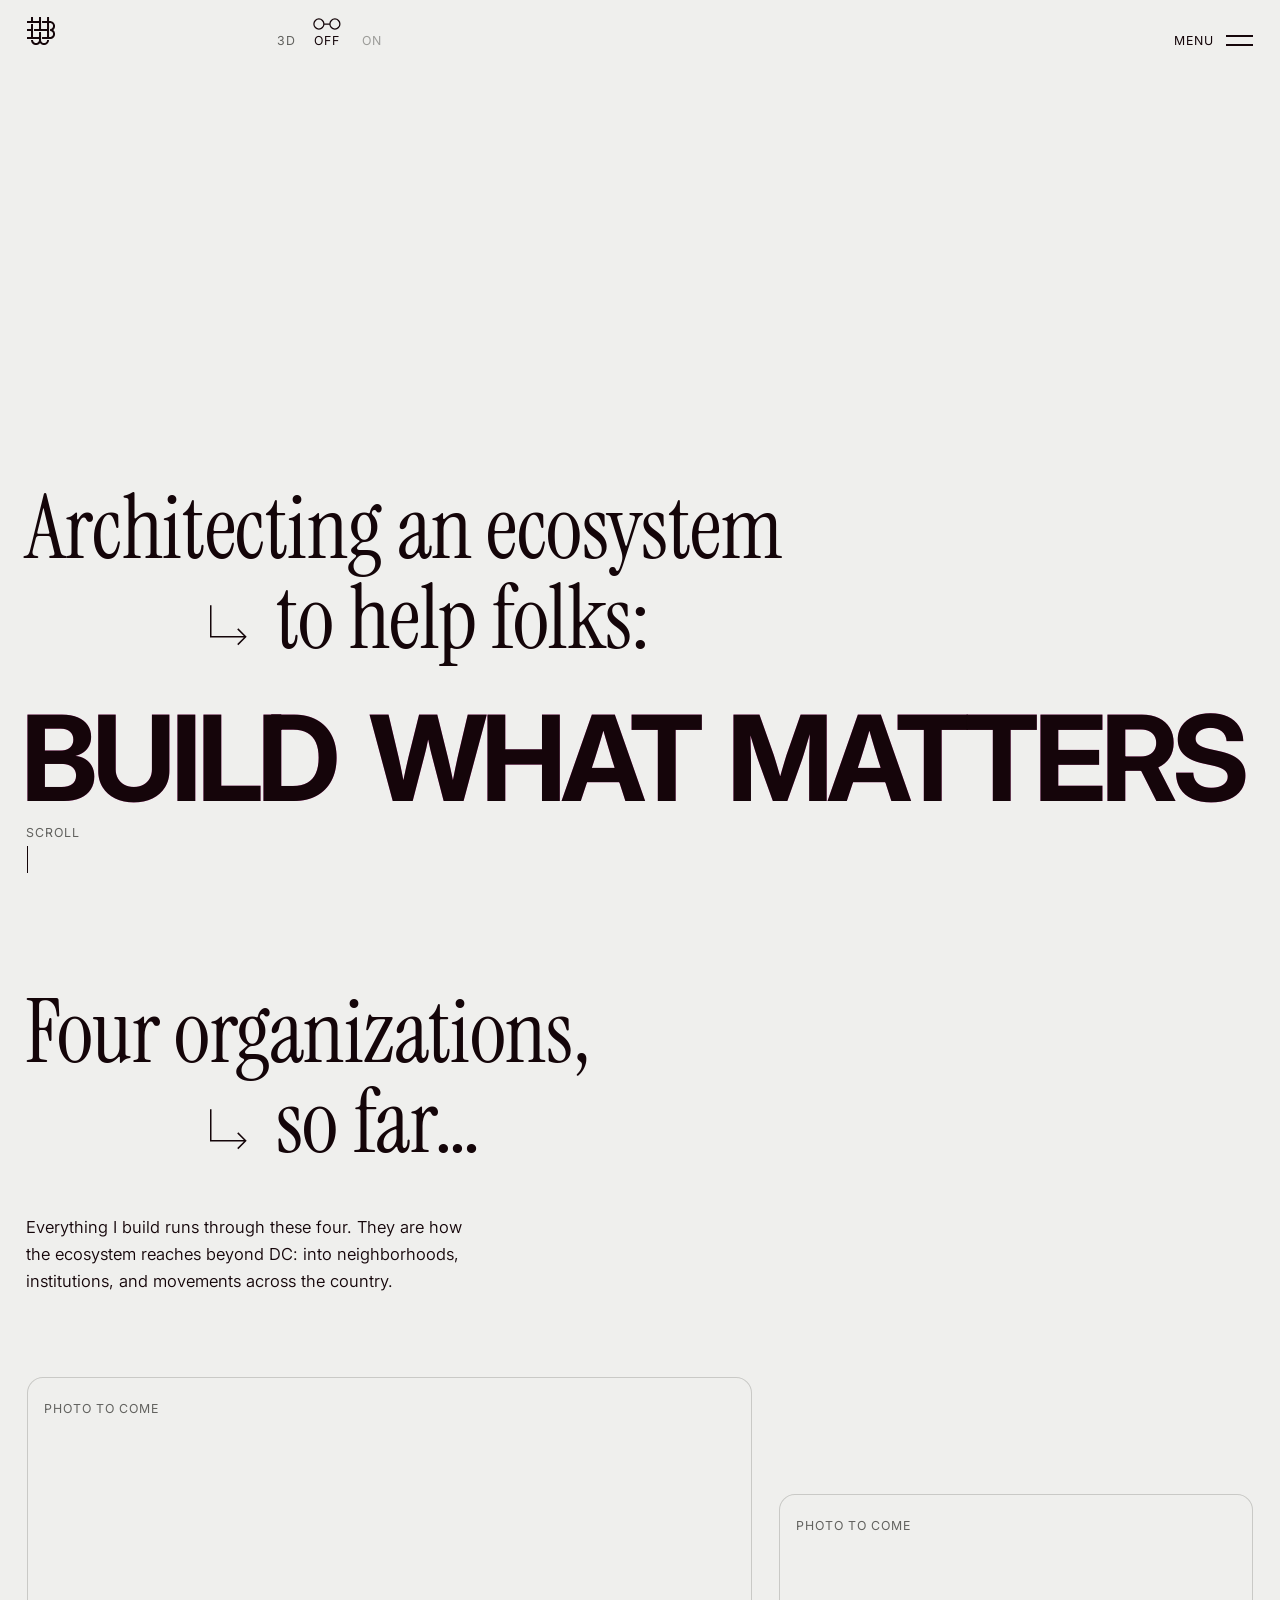
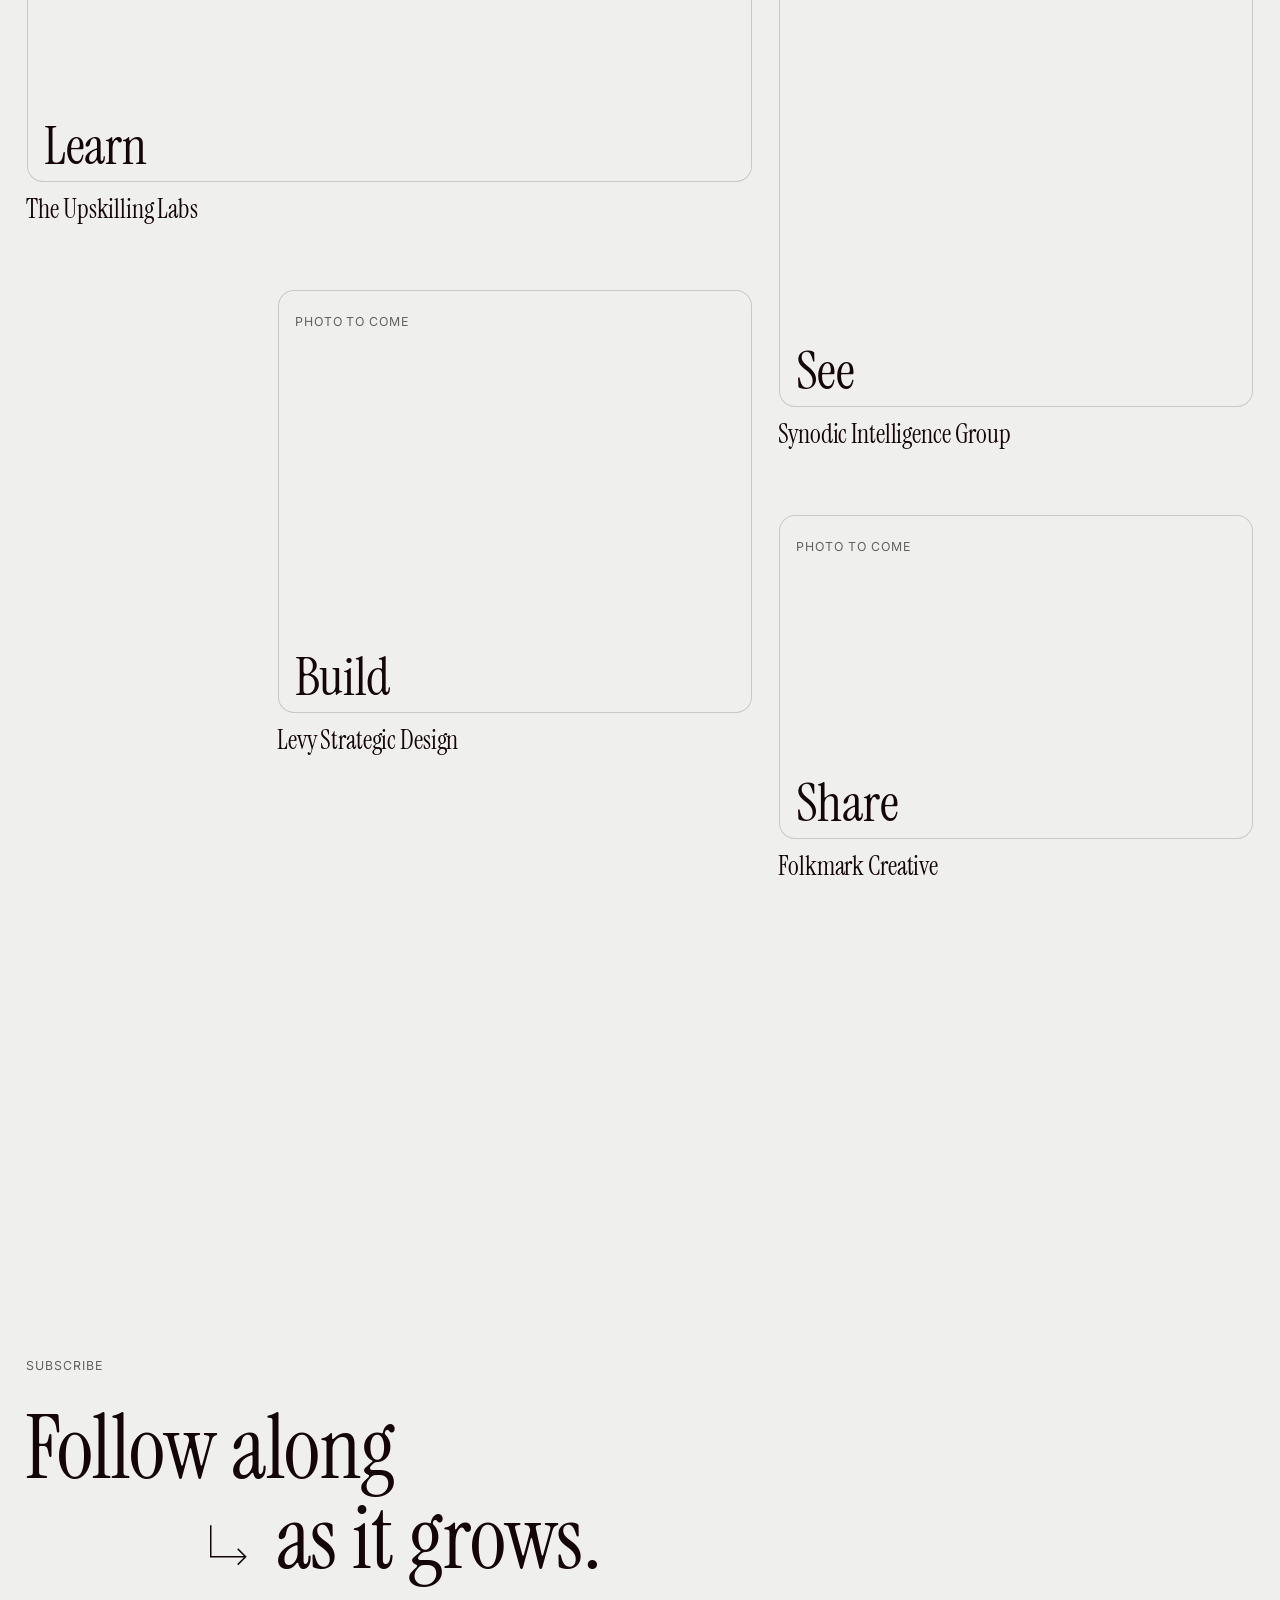
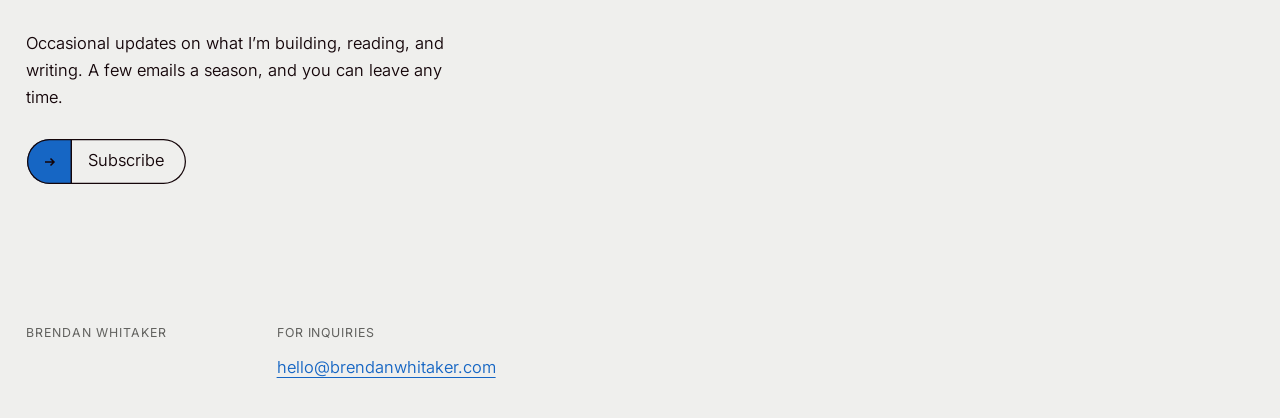
==== commit e686877d: "Sign in / your name in the header and menu on every page, linking to /account Co-Authored-By: Claude" ====
--- a/index.html
+++ b/index.html
@@ -135,7 +135,7 @@
    Its two bars are each printed in two passes; they separate as they move and land back in register as ink. */
 .menu{all:unset;box-sizing:border-box;cursor:pointer;display:none;align-items:flex-start;gap:12px;position:relative;z-index:96}
 html.compact .menu{display:inline-flex}
-html.compact .h-nav,html.compact .h-loc,html.compact .h-sub{display:none}
+html.compact .h-nav,html.compact .h-loc,html.compact .h-sub,html.compact .h-acct{display:none}
 html.compact .h-end{grid-column:2/-1}
 .menu .mb-l{margin-left:0;color:var(--ink)}
 .mb-i{position:relative;display:block;width:27px;height:18px}
@@ -190,11 +190,11 @@
 @keyframes conv{from{--tls:30;--tlb:8;opacity:0}20%{opacity:1}to{--tls:0;--tlb:0;opacity:1}}
 .tk-l:hover::before,.tk-l:focus-visible::before{opacity:0}
 .tk-foot>div{display:grid;align-content:start}
-.tk-c1{grid-column:2/4}.tk-c2{grid-column:4/-1}
+.tk-c1{grid-column:2/4}.tk-c2{grid-column:4/5}.tk-c3{grid-column:5/-1}
 @media (max-width:720px){
   .tk-n{display:none}
   .tk-l{grid-column:1/-1;--x:clamp(calc(3 * var(--u)), round(down, 11cqw, var(--u)), calc(5 * var(--u)))}
-  .tk-c1,.tk-c2{grid-column:1/-1}
+  .tk-c1,.tk-c2,.tk-c3{grid-column:1/-1}
   .tk-page{padding-block:99px 72px}
 }
 @media (prefers-reduced-motion:reduce){html.menu-open .tk-l{animation:none}.takeover{clip-path:none!important}}
@@ -652,7 +652,7 @@
   <nav class="h-nav" aria-label="Main"><p class="t label h-nl">Menu</p><p class="t serif h-list"><a class="h-a" data-t="Ecosystem" href="/">Ecosystem</a><br><a class="h-a" data-t="Colloquia" href="/colloquia">Colloquia</a><br><a class="h-a" data-t="Work" href="/work">Work</a><br><a class="h-a" data-t="Contact" href="/#contact" data-pop="contact">Contact</a></p><svg class="h-arw" viewBox="0 0 27 18" aria-hidden="true"><path d="M1 9h24M20 4l5 5-5 5" fill="none" stroke="currentColor" stroke-width="1.25"/></svg></nav>
   <button class="d3" id="stereo" type="button" aria-pressed="false" aria-label="3D mode"><span class="t label d3-t">3D<span class="d3-o d3-off">Off</span><span class="d3-o d3-on">On</span></span><svg class="d3-g" viewBox="0 0 30 12" aria-hidden="true"><circle class="d3-l d3-lr" cx="7" cy="6" r="5"/><circle class="d3-l d3-lb" cx="23" cy="6" r="5"/><path class="d3-f" d="M2 6a5 5 0 1 0 10 0a5 5 0 1 0-10 0M18 6a5 5 0 1 0 10 0a5 5 0 1 0-10 0M12 6h6"/></svg></button>
   <p class="t label h-loc" id="time">Washington, DC</p>
-  <div class="h-end" data-cells><a class="t sans h-sub" href="/#subscribe" data-pop="subscribe">Subscribe</a><button class="menu" id="menubtn" type="button" aria-expanded="false" aria-controls="takeover"><span class="t label mb-l" id="mb-l">Menu</span><span class="mb-i" data-base="x" aria-hidden="true"><span class="bar b1"></span><span class="bar b2"></span></span></button></div>
+  <div class="h-end" data-cells><a class="t sans h-sub" href="/#subscribe" data-pop="subscribe">Subscribe</a><a class="t sans h-acct" href="/account" data-acct>Sign in</a><button class="menu" id="menubtn" type="button" aria-expanded="false" aria-controls="takeover"><span class="t label mb-l" id="mb-l">Menu</span><span class="mb-i" data-base="x" aria-hidden="true"><span class="bar b1"></span><span class="bar b2"></span></span></button></div>
 </header>
 <main id="top">
 <!-- 1 · Hero. The statement alone, low and left, ending on a cliffhanger the next screen answers. -->
@@ -903,6 +903,7 @@
     <div class="g tk-foot">
       <div class="tk-c1"><p class="t label" id="tk-inq-l">For inquiries</p><p><button class="copy t sans" type="button" data-copy="hello@brendanwhitaker.com" data-label="tk-inq-l">hello@brendanwhitaker.com</button></p></div>
       <div class="tk-c2"><p class="t label">Washington, DC</p><p class="t sans" id="tk-time">Local time</p></div>
+      <div class="tk-c3"><p class="t label">Your account</p><p class="t sans"><a href="/account" data-acct>Sign in</a></p></div>
     </div>
   </div>
 </div>
@@ -1734,3 +1735,11 @@
 if(!document.documentElement.classList.contains('intro')&&document.documentElement.dataset.view==='home')(document.fonts&&document.fonts.ready?document.fonts.ready:Promise.resolve()).then(cueIdea);
 })();
 </script>
+<script>
+/* account: the site, Entente and Vote share one sign-in in this browser, so the header can greet a signed-in
+   person by name without loading anything. Signed out, it reads "Sign in"; both go to /account. */
+(function(){try{var s=JSON.parse(localStorage.getItem('sb-cnihjooemzcanelzzvkt-auth-token')||'null'),u=s&&(s.user||(s.currentSession&&s.currentSession.user));
+  if(!u)return;var n=(u.user_metadata&&u.user_metadata.display_name||'').trim();
+  [].forEach.call(document.querySelectorAll('[data-acct]'),function(a){a.textContent=n?n.split(/\s+/)[0]:'Your account';a.setAttribute('aria-label','Your account');});
+}catch(e){}})();
+</script>
